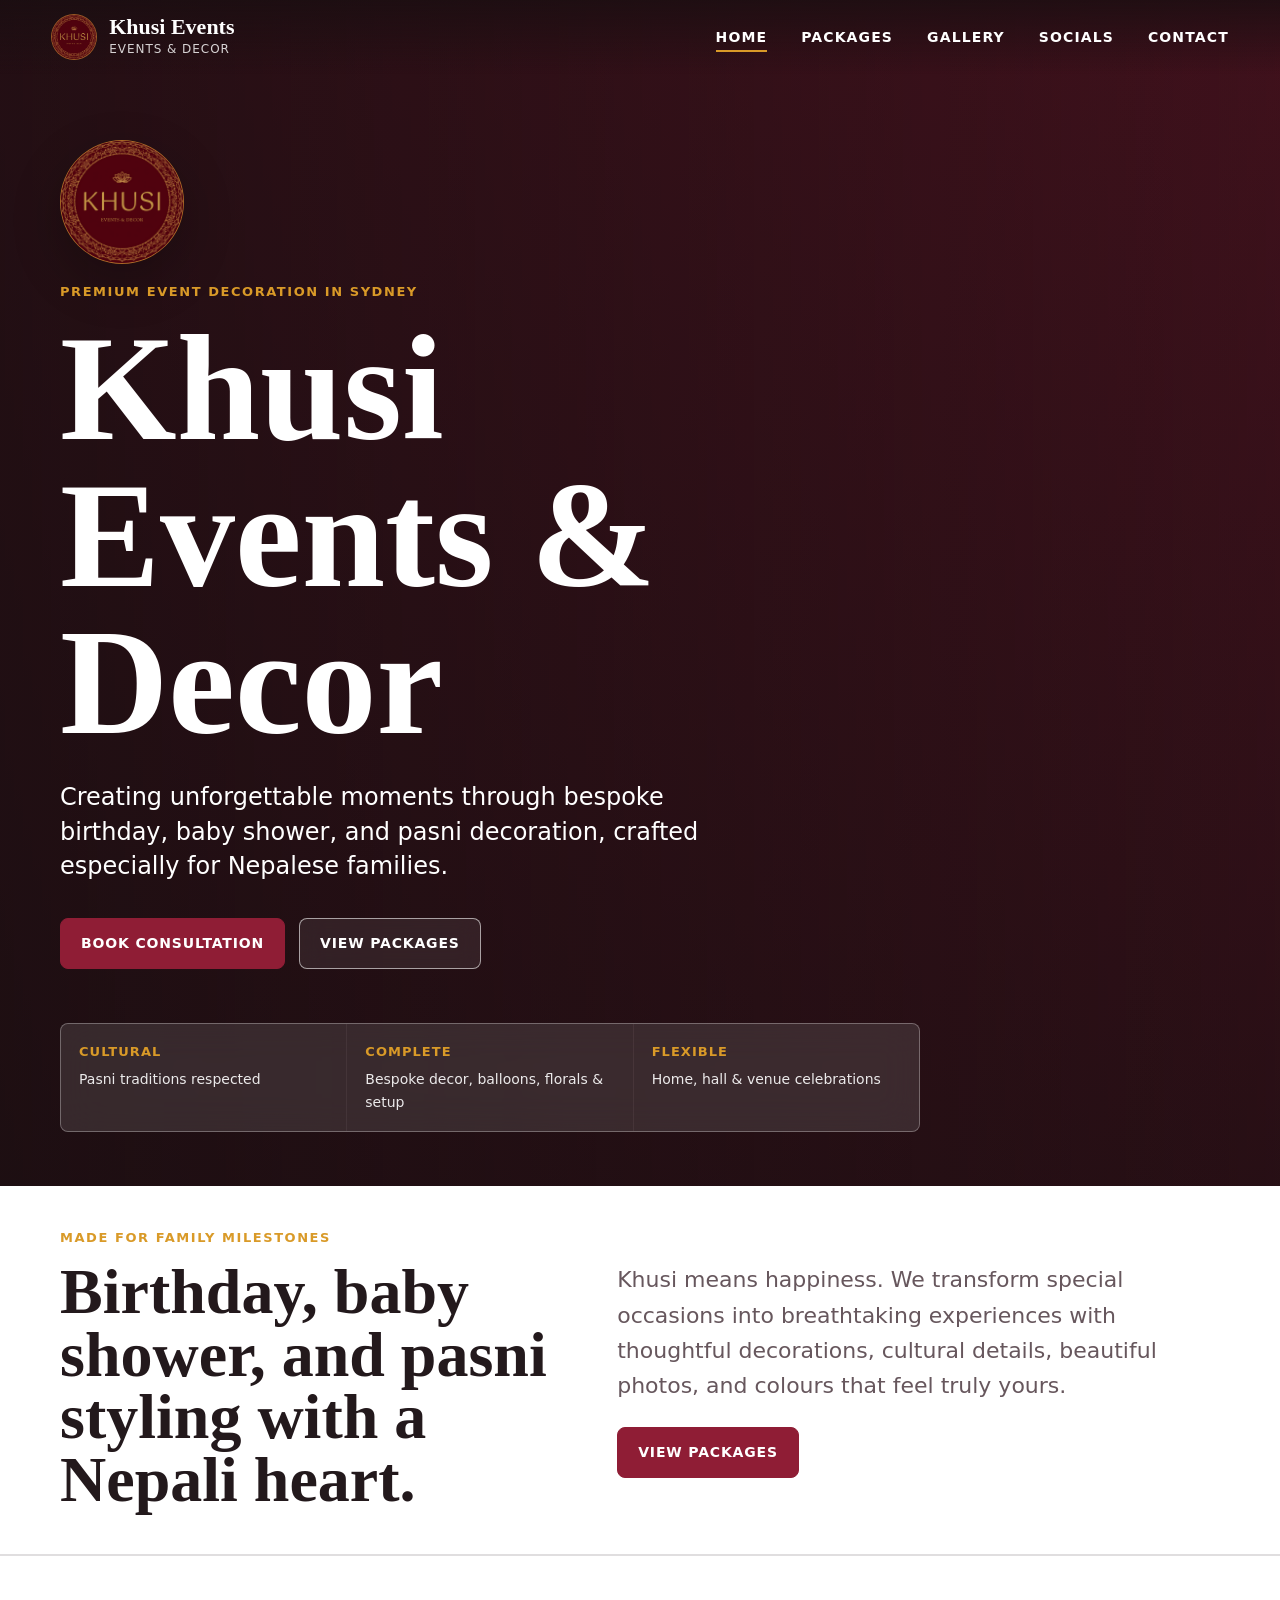
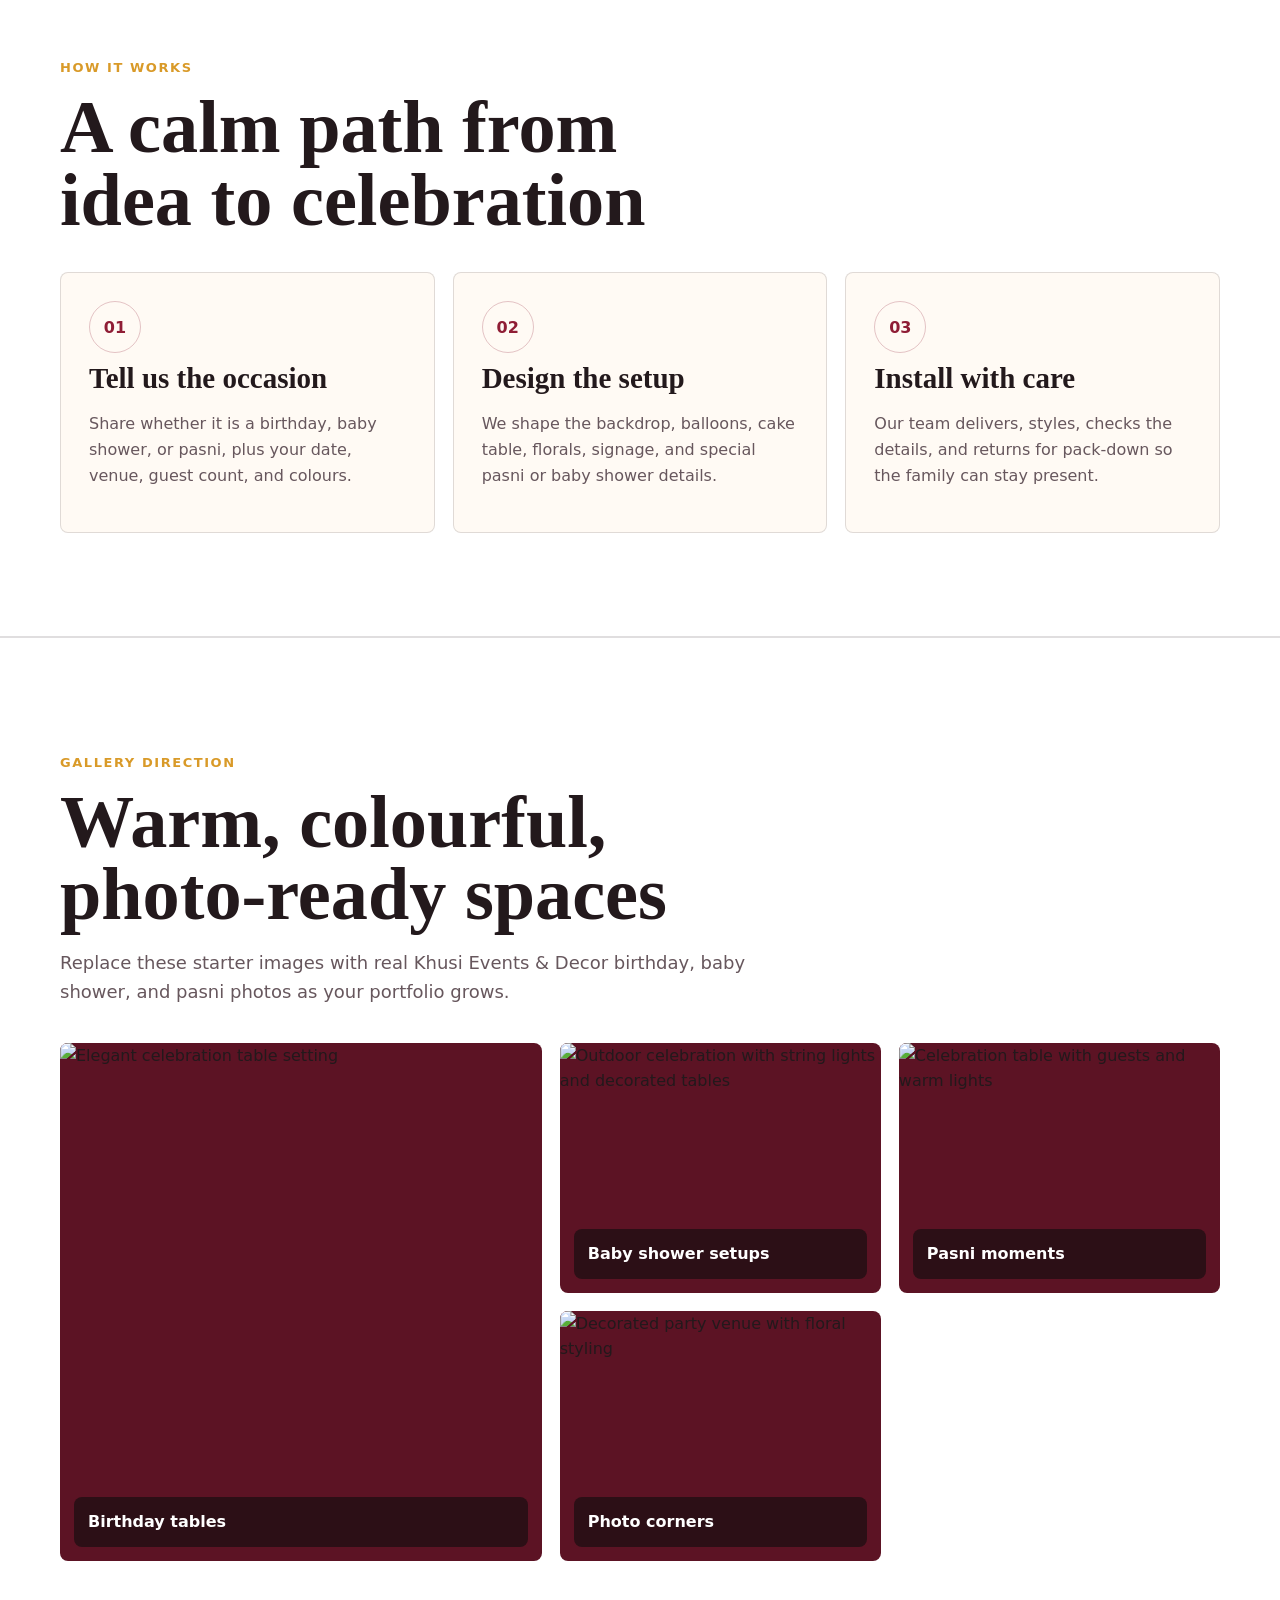
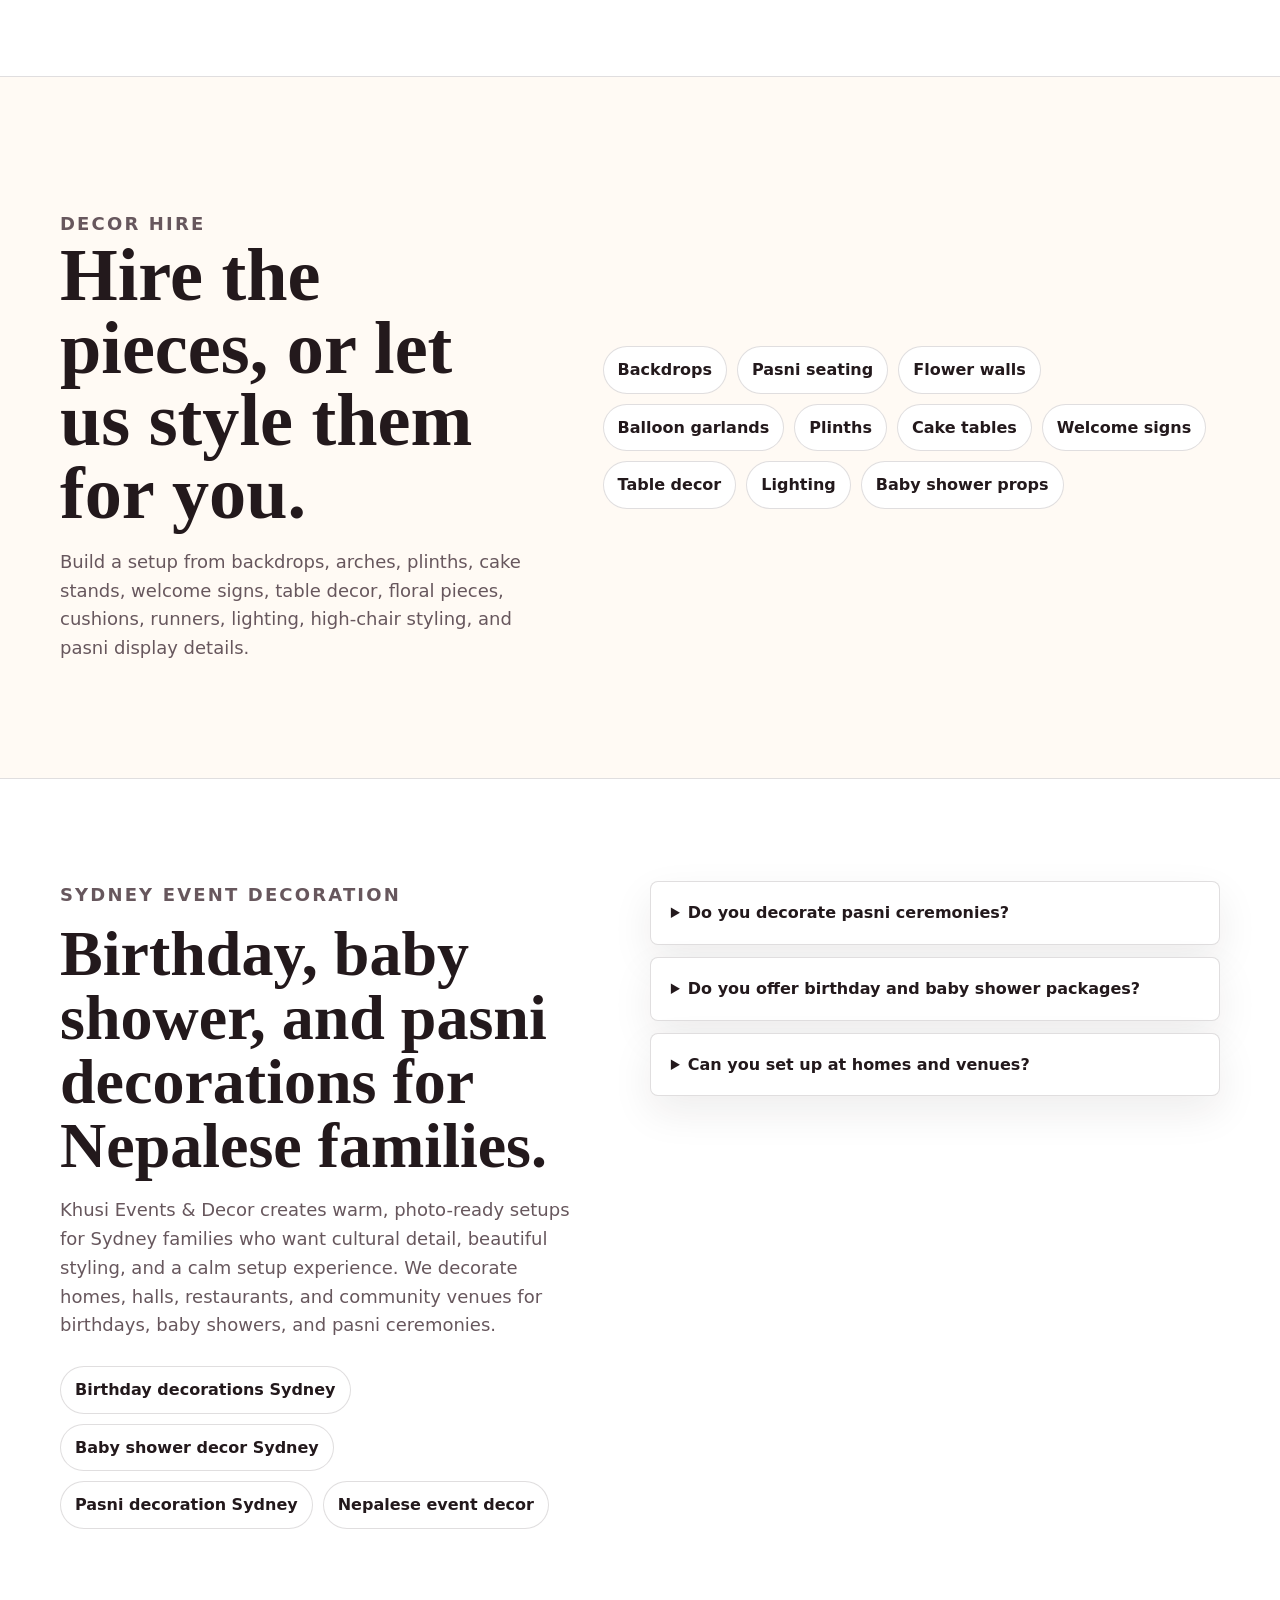
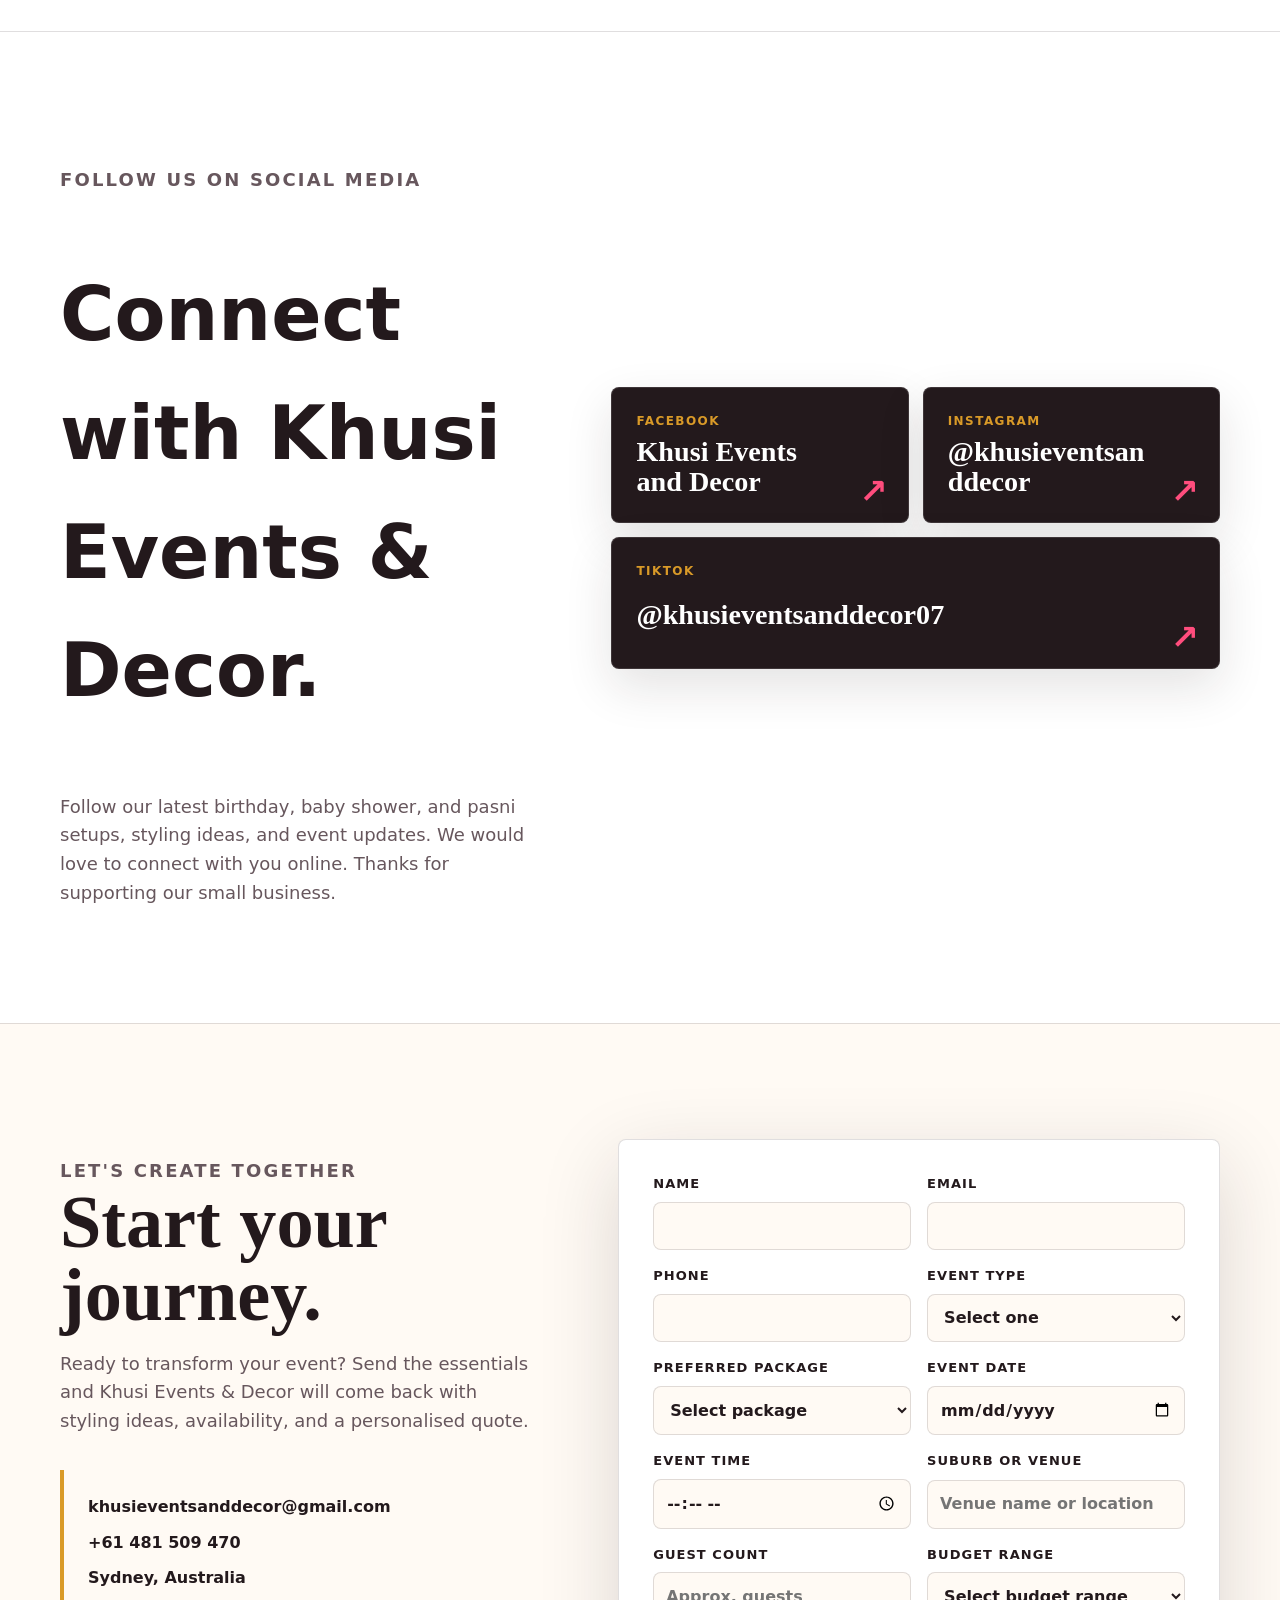
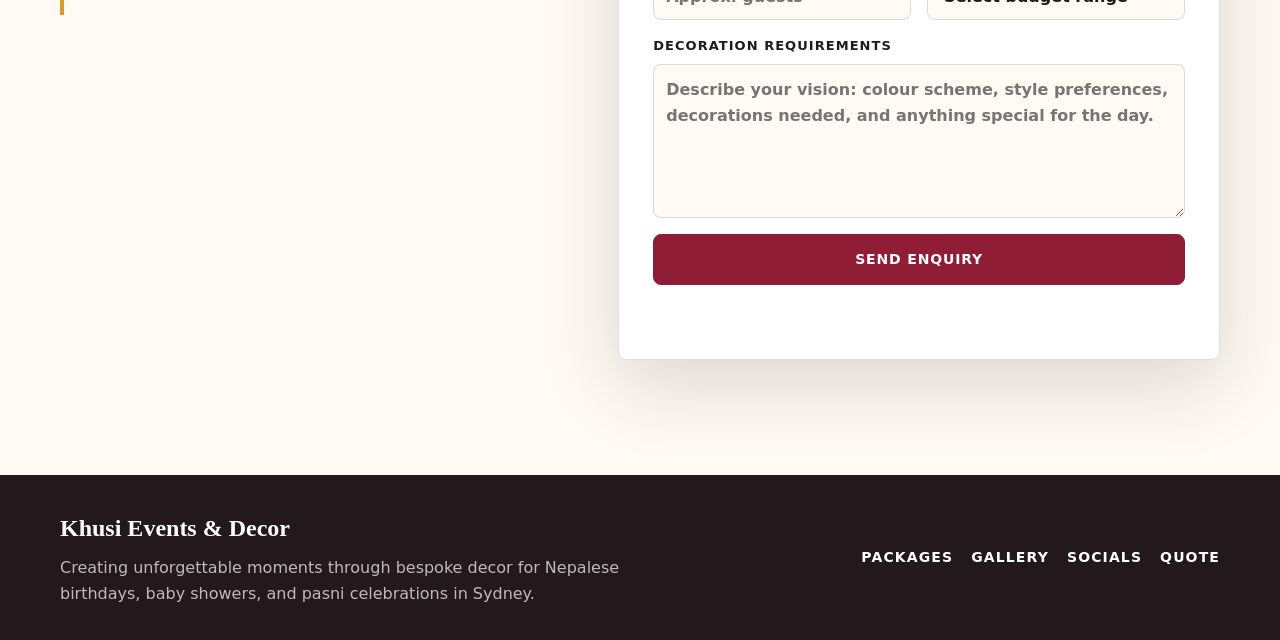
==== index.html @ c431088d "Add files via upload" ====
<!doctype html>
<html lang="en">
  <head>
    <meta charset="UTF-8" />
    <meta name="viewport" content="width=device-width, initial-scale=1.0" />
    <title>Khusi Events &amp; Decor | Sydney Birthday, Baby Shower &amp; Pasni Decorations</title>
    <meta
      name="description"
      content="Khusi Events &amp; Decor creates birthday, baby shower, and pasni decorations for Nepalese families across Sydney, with arches, florals, plinths, signage, setup, and pack-down."
    />
    <link rel="canonical" href="https://www.khusi.com.au/" />
    <meta name="robots" content="index, follow" />
    <meta property="og:title" content="Khusi Events &amp; Decor | Sydney Event Decorations" />
    <meta
      property="og:description"
      content="Birthday, baby shower, and pasni decoration packages for Nepalese families across Sydney."
    />
    <meta property="og:type" content="website" />
    <meta property="og:url" content="https://www.khusi.com.au/" />
    <meta property="og:image" content="https://www.khusi.com.au/assets/khusi-logo.png" />
    <meta property="og:site_name" content="Khusi Events &amp; Decor" />
    <meta property="og:locale" content="en_AU" />
    <meta name="twitter:card" content="summary_large_image" />
    <meta name="twitter:title" content="Khusi Events &amp; Decor | Sydney Event Decorations" />
    <meta
      name="twitter:description"
      content="Birthday, baby shower, and pasni styling with a Nepali heart in Sydney."
    />
    <meta name="twitter:image" content="https://www.khusi.com.au/assets/khusi-logo.png" />
    <meta name="theme-color" content="#8f1d35" />
    <link rel="icon" type="image/png" href="./assets/khusi-logo.png" />
    <link rel="preconnect" href="https://images.unsplash.com" />
    <link rel="stylesheet" href="./styles.css" />
    <script type="application/ld+json">
      {
        "@context": "https://schema.org",
        "@graph": [
          {
            "@type": "WebSite",
            "@id": "https://www.khusi.com.au/#website",
            "url": "https://www.khusi.com.au/",
            "name": "Khusi Events & Decor",
            "inLanguage": "en-AU"
          },
          {
            "@type": "LocalBusiness",
            "@id": "https://www.khusi.com.au/#business",
            "name": "Khusi Events & Decor",
            "url": "https://www.khusi.com.au/",
            "logo": "https://www.khusi.com.au/assets/khusi-logo.png",
            "image": "https://www.khusi.com.au/assets/khusi-logo.png",
            "description": "Sydney event decoration business styling birthdays, baby showers, and pasni celebrations for Nepalese families.",
            "telephone": "+61481509470",
            "email": "khusieventsanddecor@gmail.com",
            "priceRange": "$179-$529",
            "address": {
              "@type": "PostalAddress",
              "addressLocality": "Sydney",
              "addressRegion": "NSW",
              "addressCountry": "AU"
            },
            "areaServed": [
              {
                "@type": "City",
                "name": "Sydney"
              },
              {
                "@type": "AdministrativeArea",
                "name": "New South Wales"
              }
            ],
            "sameAs": [
              "https://www.facebook.com/people/Khusi-Events-and-Decor/61587530312788/",
              "https://www.instagram.com/khusieventsanddecor/",
              "https://www.tiktok.com/@khusieventsanddecor07"
            ],
            "makesOffer": [
              {
                "@type": "Offer",
                "name": "Birthday decoration packages"
              },
              {
                "@type": "Offer",
                "name": "Baby shower decoration packages"
              },
              {
                "@type": "Offer",
                "name": "Pasni decoration packages"
              }
            ]
          }
        ]
      }
    </script>
  </head>
  <body>
    <header class="site-header">
      <a class="brand" href="./index.html#top" aria-label="Khusi Events and Decor home">
        <img class="brand-mark" src="./assets/khusi-logo.png" alt="" />
        <span>
          <strong>Khusi Events</strong>
          <small>Events &amp; Decor</small>
        </span>
      </a>

      <button class="nav-toggle" type="button" aria-label="Open navigation" aria-expanded="false">
        <span></span>
        <span></span>
      </button>

      <nav class="site-nav" aria-label="Primary navigation">
        <a href="./index.html#top" aria-current="page">Home</a>
        <a href="./packages.html">Packages</a>
        <a href="#gallery">Gallery</a>
        <a href="#socials">Socials</a>
        <a href="#contact">Contact</a>
      </nav>
    </header>

    <main id="top">
      <section class="hero" aria-labelledby="hero-title">
        <div class="hero-bg" role="img" aria-label="Elegant celebration table with warm lights"></div>
        <div class="hero-overlay"></div>
        <div class="hero-content">
          <img class="hero-logo" src="./assets/khusi-logo.png" alt="Khusi Events and Decor logo" />
          <p class="eyebrow">Premium event decoration in Sydney</p>
          <h1 id="hero-title">Khusi Events &amp; Decor</h1>
          <p class="hero-copy">
            Creating unforgettable moments through bespoke birthday, baby shower, and pasni decoration,
            crafted especially for Nepalese families.
          </p>
          <div class="hero-actions">
            <a class="button primary" href="#contact">Book consultation</a>
            <a class="button secondary" href="./packages.html">View packages</a>
          </div>
          <div class="hero-stats" aria-label="Khusi Events highlights">
            <div>
              <strong>Cultural</strong>
              <span>Pasni traditions respected</span>
            </div>
            <div>
              <strong>Complete</strong>
              <span>Bespoke decor, balloons, florals &amp; setup</span>
            </div>
            <div>
              <strong>Flexible</strong>
              <span>Home, hall &amp; venue celebrations</span>
            </div>
          </div>
        </div>
      </section>

      <section class="intro section-band">
        <div class="section-inner intro-grid">
          <div>
            <p class="section-kicker">Made for family milestones</p>
            <h2>Birthday, baby shower, and pasni styling with a Nepali heart.</h2>
          </div>
          <div class="intro-copy">
            <p>
              Khusi means happiness. We transform special occasions into breathtaking experiences with
              thoughtful decorations, cultural details, beautiful photos, and colours that feel truly yours.
            </p>
            <a class="button primary" href="./packages.html">View packages</a>
          </div>
        </div>
      </section>

      <section class="process section-band" aria-labelledby="process-title">
        <div class="section-inner">
          <div class="section-heading compact">
            <p class="section-kicker">How it works</p>
            <h2 id="process-title">A calm path from idea to celebration</h2>
          </div>
          <div class="process-list">
            <article>
              <span>01</span>
              <h3>Tell us the occasion</h3>
              <p>Share whether it is a birthday, baby shower, or pasni, plus your date, venue, guest count, and colours.</p>
            </article>
            <article>
              <span>02</span>
              <h3>Design the setup</h3>
              <p>We shape the backdrop, balloons, cake table, florals, signage, and special pasni or baby shower details.</p>
            </article>
            <article>
              <span>03</span>
              <h3>Install with care</h3>
              <p>Our team delivers, styles, checks the details, and returns for pack-down so the family can stay present.</p>
            </article>
          </div>
        </div>
      </section>

      <section class="gallery section-band" id="gallery" aria-labelledby="gallery-title">
        <div class="section-inner">
          <div class="section-heading">
            <p class="section-kicker">Gallery direction</p>
            <h2 id="gallery-title">Warm, colourful, photo-ready spaces</h2>
            <p>
              Replace these starter images with real Khusi Events &amp; Decor birthday, baby shower, and pasni photos
              as your portfolio grows.
            </p>
          </div>

          <div class="gallery-grid">
            <figure>
              <img
                src="https://images.unsplash.com/photo-1464366400600-7168b8af9bc3?auto=format&fit=crop&w=1000&q=80"
                alt="Elegant celebration table setting"
              />
              <figcaption>Birthday tables</figcaption>
            </figure>
            <figure>
              <img
                src="https://images.unsplash.com/photo-1527529482837-4698179dc6ce?auto=format&fit=crop&w=1000&q=80"
                alt="Outdoor celebration with string lights and decorated tables"
              />
              <figcaption>Baby shower setups</figcaption>
            </figure>
            <figure>
              <img
                src="https://images.unsplash.com/photo-1519671482749-fd09be7ccebf?auto=format&fit=crop&w=1000&q=80"
                alt="Celebration table with guests and warm lights"
              />
              <figcaption>Pasni moments</figcaption>
            </figure>
            <figure>
              <img
                src="https://images.unsplash.com/photo-1478146896981-b80fe463b330?auto=format&fit=crop&w=1000&q=80"
                alt="Decorated party venue with floral styling"
              />
              <figcaption>Photo corners</figcaption>
            </figure>
          </div>
        </div>
      </section>

      <section class="section-inner hire" aria-labelledby="hire-title">
        <div class="hire-copy">
          <p class="section-kicker">Decor hire</p>
          <h2 id="hire-title">Hire the pieces, or let us style them for you.</h2>
          <p>
            Build a setup from backdrops, arches, plinths, cake stands, welcome signs, table decor,
            floral pieces, cushions, runners, lighting, high-chair styling, and pasni display details.
          </p>
        </div>
        <div class="hire-tags" aria-label="Available hire categories">
          <span>Backdrops</span>
          <span>Pasni seating</span>
          <span>Flower walls</span>
          <span>Balloon garlands</span>
          <span>Plinths</span>
          <span>Cake tables</span>
          <span>Welcome signs</span>
          <span>Table decor</span>
          <span>Lighting</span>
          <span>Baby shower props</span>
        </div>
      </section>

      <section class="seo-section section-band" aria-labelledby="seo-title">
        <div class="section-inner seo-grid">
          <div>
            <p class="section-kicker">Sydney event decoration</p>
            <h2 id="seo-title">Birthday, baby shower, and pasni decorations for Nepalese families.</h2>
            <p>
              Khusi Events &amp; Decor creates warm, photo-ready setups for Sydney families who want
              cultural detail, beautiful styling, and a calm setup experience. We decorate homes,
              halls, restaurants, and community venues for birthdays, baby showers, and pasni ceremonies.
            </p>
            <div class="seo-tags" aria-label="Popular Khusi Events search topics">
              <span>Birthday decorations Sydney</span>
              <span>Baby shower decor Sydney</span>
              <span>Pasni decoration Sydney</span>
              <span>Nepalese event decor</span>
            </div>
          </div>

          <div class="faq-list" aria-label="Frequently asked questions">
            <details>
              <summary>Do you decorate pasni ceremonies?</summary>
              <p>Yes. We style pasni celebrations with backdrops, seating, plinths, florals, signage, and photo-ready cultural details.</p>
            </details>
            <details>
              <summary>Do you offer birthday and baby shower packages?</summary>
              <p>Yes. Khusi Bliss, Khusi Signature, and Khusi Luxe packages are available for birthdays, baby showers, and pasni celebrations.</p>
            </details>
            <details>
              <summary>Can you set up at homes and venues?</summary>
              <p>Yes. We can decorate suitable Sydney homes, halls, restaurants, and event venues, with delivery quoted based on location.</p>
            </details>
          </div>
        </div>
      </section>

      <section class="socials section-band" id="socials" aria-labelledby="socials-title">
        <div class="section-inner socials-grid">
          <div class="socials-copy">
            <p class="section-kicker">Follow us on social media</p>
            <h2 id="socials-title">Connect with Khusi Events &amp; Decor.</h2>
            <p>
              Follow our latest birthday, baby shower, and pasni setups, styling ideas, and event updates.
              We would love to connect with you online. Thanks for supporting our small business.
            </p>
          </div>

          <div class="social-card-grid" aria-label="Khusi Events and Decor social links">
            <a class="social-card" href="https://www.facebook.com/people/Khusi-Events-and-Decor/61587530312788/" target="_blank" rel="noreferrer">
              <span>Facebook</span>
              <strong>Khusi Events and Decor</strong>
            </a>
            <a class="social-card" href="https://www.instagram.com/khusieventsanddecor/" target="_blank" rel="noreferrer">
              <span>Instagram</span>
              <strong>@khusieventsanddecor</strong>
            </a>
            <a class="social-card" href="https://www.tiktok.com/@khusieventsanddecor07" target="_blank" rel="noreferrer">
              <span>TikTok</span>
              <strong>@khusieventsanddecor07</strong>
            </a>
          </div>
        </div>
      </section>

      <section class="contact" id="contact" aria-labelledby="contact-title">
        <div class="section-inner contact-grid">
          <div class="contact-copy">
            <p class="section-kicker">Let's create together</p>
            <h2 id="contact-title">Start your journey.</h2>
            <p>
              Ready to transform your event? Send the essentials and Khusi Events &amp; Decor will come back
              with styling ideas, availability, and a personalised quote.
            </p>

            <div class="contact-panel">
              <a href="mailto:khusieventsanddecor@gmail.com">khusieventsanddecor@gmail.com</a>
              <a href="tel:+61481509470">+61 481 509 470</a>
              <span>Sydney, Australia</span>
            </div>
          </div>

          <form class="quote-form" id="quote-form" method="post" action="/api/enquiry">
            <label>
              Name
              <input name="name" type="text" autocomplete="name" required />
            </label>
            <label>
              Email
              <input name="email" type="email" autocomplete="email" required />
            </label>
            <label>
              Phone
              <input name="phone" type="tel" autocomplete="tel" />
            </label>
            <label>
              Event type
              <select name="eventType" required>
                <option value="">Select one</option>
                <option>Birthday</option>
                <option>Baby shower</option>
                <option>Pasni</option>
              </select>
            </label>
            <label>
              Preferred package
              <select name="package">
                <option value="">Select package</option>
                <option>Khusi Bliss - $179</option>
                <option>Khusi Signature - $289</option>
                <option>Khusi Luxe - $529</option>
                <option>Not sure yet</option>
              </select>
            </label>
            <label>
              Event date
              <input name="date" type="date" />
            </label>
            <label>
              Event time
              <input name="time" type="time" />
            </label>
            <label>
              Suburb or venue
              <input name="location" type="text" autocomplete="address-level2" placeholder="Venue name or location" />
            </label>
            <label>
              Guest count
              <input name="guests" type="number" min="1" inputmode="numeric" placeholder="Approx. guests" />
            </label>
            <label>
              Budget range
              <select name="budget">
                <option value="">Select budget range</option>
                <option>$1,000 - $3,000</option>
                <option>$3,000 - $5,000</option>
                <option>$5,000 - $10,000</option>
                <option>$10,000+</option>
                <option>Flexible</option>
              </select>
            </label>
            <label class="full">
              Decoration requirements
              <textarea name="notes" rows="5" placeholder="Describe your vision: colour scheme, style preferences, decorations needed, and anything special for the day."></textarea>
            </label>
            <button class="button primary full" type="submit">Send enquiry</button>
            <p class="form-note" id="form-note" role="status"></p>
          </form>
        </div>
      </section>
    </main>

    <footer class="site-footer">
      <div class="section-inner footer-grid">
        <div>
          <strong>Khusi Events &amp; Decor</strong>
          <p>Creating unforgettable moments through bespoke decor for Nepalese birthdays, baby showers, and pasni celebrations in Sydney.</p>
        </div>
        <div class="footer-links">
          <a href="./packages.html">Packages</a>
            <a href="#gallery">Gallery</a>
          <a href="#socials">Socials</a>
          <a href="#contact">Quote</a>
        </div>
      </div>
    </footer>

    <script src="./script.js"></script>
  </body>
</html>
---- styles.css ----
:root {
  --ink: #23191c;
  --muted: #67575d;
  --paper: #fffaf4;
  --white: #ffffff;
  --rose: #8f1d35;
  --rose-dark: #5c1324;
  --marigold: #d99a28;
  --teal: #1f6b67;
  --sage: #e2ebe3;
  --line: rgba(35, 25, 28, 0.14);
  --shadow: 0 24px 80px rgba(35, 25, 28, 0.16);
  --radius: 8px;
}

* {
  box-sizing: border-box;
}

html {
  scroll-behavior: smooth;
  scroll-padding-top: 92px;
}

body {
  margin: 0;
  color: var(--ink);
  background: var(--paper);
  font-family:
    Inter, ui-sans-serif, system-ui, -apple-system, BlinkMacSystemFont, "Segoe UI", sans-serif;
  line-height: 1.6;
}

body.nav-open {
  overflow: hidden;
}

img {
  display: block;
  width: 100%;
}

a {
  color: inherit;
  text-decoration: none;
}

button,
input,
select,
textarea {
  font: inherit;
}

.site-header {
  position: fixed;
  inset: 0 0 auto;
  z-index: 30;
  display: flex;
  align-items: center;
  justify-content: space-between;
  gap: 24px;
  min-height: 74px;
  padding: 14px clamp(18px, 4vw, 56px);
  color: var(--white);
  background: linear-gradient(180deg, rgba(26, 14, 17, 0.8), rgba(26, 14, 17, 0));
  transition:
    background 180ms ease,
    box-shadow 180ms ease,
    color 180ms ease;
}

.site-header.is-scrolled,
.site-header.nav-active {
  color: var(--ink);
  background: rgba(255, 250, 244, 0.94);
  box-shadow: 0 10px 34px rgba(35, 25, 28, 0.12);
  backdrop-filter: blur(16px);
}

.brand {
  display: inline-flex;
  align-items: center;
  gap: 12px;
  min-width: 0;
}

.brand-mark {
  width: 46px;
  height: 46px;
  flex: 0 0 auto;
  border-radius: 50%;
  border: 1px solid rgba(217, 154, 40, 0.52);
  object-fit: cover;
  background: var(--rose-dark);
}

.brand strong {
  display: block;
  font-family: Georgia, "Times New Roman", serif;
  font-size: 22px;
  line-height: 1.1;
}

.brand small {
  display: block;
  color: currentColor;
  font-size: 12px;
  letter-spacing: 0.08em;
  text-transform: uppercase;
  opacity: 0.82;
}

.site-nav {
  display: flex;
  align-items: center;
  gap: clamp(18px, 3vw, 34px);
  font-size: 14px;
  font-weight: 700;
  text-transform: uppercase;
  letter-spacing: 0.08em;
}

.site-nav a {
  position: relative;
  padding: 8px 0;
}

.site-nav a::after {
  position: absolute;
  right: 0;
  bottom: 4px;
  left: 0;
  height: 2px;
  content: "";
  background: var(--marigold);
  transform: scaleX(0);
  transform-origin: center;
  transition: transform 160ms ease;
}

.site-nav a:hover::after,
.site-nav a:focus-visible::after,
.site-nav a[aria-current="page"]::after {
  transform: scaleX(1);
}

.nav-toggle {
  display: none;
  width: 46px;
  height: 46px;
  border: 1px solid currentColor;
  border-radius: 50%;
  color: inherit;
  background: transparent;
}

.nav-toggle span {
  display: block;
  width: 18px;
  height: 2px;
  margin: 5px auto;
  background: currentColor;
  transition: transform 180ms ease;
}

.nav-open .nav-toggle span:first-child {
  transform: translateY(3.5px) rotate(45deg);
}

.nav-open .nav-toggle span:last-child {
  transform: translateY(-3.5px) rotate(-45deg);
}

.hero {
  position: relative;
  min-height: clamp(620px, 86svh, 800px);
  display: grid;
  align-items: end;
  overflow: hidden;
  color: var(--white);
  background: var(--rose-dark);
}

.hero-bg,
.hero-overlay {
  position: absolute;
  inset: 0;
}

.hero-bg {
  background-image: url("https://images.unsplash.com/photo-1511795409834-ef04bbd61622?auto=format&fit=crop&w=2200&q=82");
  background-position: center;
  background-size: cover;
  transform: scale(1.02);
}

.hero-overlay {
  background:
    linear-gradient(90deg, rgba(26, 14, 17, 0.82) 0%, rgba(26, 14, 17, 0.58) 44%, rgba(26, 14, 17, 0.28) 100%),
    linear-gradient(180deg, rgba(26, 14, 17, 0.2), rgba(26, 14, 17, 0.72));
}

.hero-content {
  position: relative;
  z-index: 1;
  width: min(1160px, calc(100% - 36px));
  margin: 0 auto;
  padding: 140px 0 54px;
}

.eyebrow,
.section-kicker {
  margin: 0 0 12px;
  color: var(--marigold);
  font-size: 13px;
  font-weight: 800;
  letter-spacing: 0.12em;
  text-transform: uppercase;
}

.hero h1,
.section-heading h2,
.intro h2,
.hire h2,
.contact h2 {
  margin: 0;
  font-family: Georgia, "Times New Roman", serif;
  font-weight: 700;
  line-height: 0.98;
  letter-spacing: 0;
}

.hero h1 {
  max-width: 820px;
  font-size: clamp(64px, 12vw, 150px);
}

.hero-logo {
  width: clamp(86px, 10vw, 124px);
  height: clamp(86px, 10vw, 124px);
  margin: 0 0 18px;
  border: 1px solid rgba(217, 154, 40, 0.62);
  border-radius: 50%;
  object-fit: cover;
  background: var(--rose-dark);
  box-shadow: 0 18px 50px rgba(0, 0, 0, 0.24);
}

.hero-copy {
  max-width: 700px;
  margin: 24px 0 0;
  font-size: clamp(18px, 2vw, 24px);
  line-height: 1.45;
}

.hero-actions {
  display: flex;
  flex-wrap: wrap;
  gap: 14px;
  margin-top: 34px;
}

.button {
  display: inline-flex;
  align-items: center;
  justify-content: center;
  min-height: 48px;
  padding: 13px 20px;
  border: 1px solid transparent;
  border-radius: var(--radius);
  font-size: 14px;
  font-weight: 800;
  letter-spacing: 0.06em;
  text-transform: uppercase;
  transition:
    transform 160ms ease,
    background 160ms ease,
    border-color 160ms ease,
    color 160ms ease;
}

.button:hover,
.button:focus-visible {
  transform: translateY(-2px);
}

.button:disabled {
  cursor: wait;
  opacity: 0.72;
  transform: none;
}

.button:disabled:hover,
.button:disabled:focus-visible {
  transform: none;
}

.button.primary {
  color: var(--white);
  background: var(--rose);
  border-color: var(--rose);
}

.button.primary:hover,
.button.primary:focus-visible {
  background: var(--rose-dark);
  border-color: var(--rose-dark);
}

.button.secondary {
  color: var(--white);
  background: rgba(255, 255, 255, 0.08);
  border-color: rgba(255, 255, 255, 0.58);
  backdrop-filter: blur(10px);
}

.hero-stats {
  display: grid;
  grid-template-columns: repeat(3, minmax(0, 1fr));
  gap: 1px;
  width: min(860px, 100%);
  margin: 54px 0 0;
  padding: 0;
  overflow: hidden;
  border: 1px solid rgba(255, 255, 255, 0.26);
  border-radius: var(--radius);
  background: rgba(255, 255, 255, 0.16);
  backdrop-filter: blur(18px);
}

.hero-stats div {
  padding: 18px;
  background: rgba(26, 14, 17, 0.28);
}

.hero-stats strong {
  display: block;
  color: var(--marigold);
  font-size: 13px;
  font-weight: 900;
  letter-spacing: 0.08em;
  text-transform: uppercase;
}

.hero-stats span {
  display: block;
  margin-top: 6px;
  color: rgba(255, 255, 255, 0.9);
  font-size: 14px;
}

.section-inner {
  width: min(1160px, calc(100% - 36px));
  margin: 0 auto;
}

.section-band {
  background: var(--white);
}

.intro {
  padding: 42px 0;
  border-bottom: 1px solid var(--line);
}

.intro-grid {
  display: grid;
  grid-template-columns: minmax(0, 0.9fr) minmax(0, 1.1fr);
  gap: clamp(28px, 5vw, 72px);
  align-items: center;
}

.intro h2 {
  max-width: 560px;
  font-size: clamp(34px, 5vw, 68px);
}

.intro-copy {
  display: grid;
  gap: 24px;
  justify-items: start;
}

.intro p:not(.section-kicker) {
  margin: 0;
  color: var(--muted);
  font-size: clamp(17px, 2vw, 22px);
}

.services,
.hire {
  padding: clamp(76px, 9vw, 120px) 0;
}

.section-heading {
  max-width: 760px;
  margin-bottom: 36px;
}

.section-heading.compact {
  max-width: 640px;
}

.section-heading h2,
.hire h2,
.socials h2,
.contact h2 {
  font-size: clamp(38px, 5.8vw, 76px);
}

.section-heading p:not(.section-kicker),
.hire-copy p,
.socials-copy p,
.contact-copy p {
  margin: 18px 0 0;
  color: var(--muted);
  font-size: 18px;
}

.service-grid {
  display: grid;
  grid-template-columns: repeat(3, minmax(0, 1fr));
  gap: 18px;
}

.service-card {
  display: flex;
  min-height: 100%;
  overflow: hidden;
  flex-direction: column;
  border: 1px solid var(--line);
  border-radius: var(--radius);
  background: var(--white);
  box-shadow: 0 14px 42px rgba(35, 25, 28, 0.06);
}

.service-card img {
  height: 250px;
  object-fit: cover;
}

.service-card div {
  display: flex;
  flex: 1;
  flex-direction: column;
  padding: clamp(22px, 3vw, 34px);
}

.service-card span {
  width: fit-content;
  color: var(--teal);
  font-size: 12px;
  font-weight: 900;
  letter-spacing: 0.12em;
  text-transform: uppercase;
}

.service-card h3,
.process-list h3 {
  margin: 10px 0 0;
  font-family: Georgia, "Times New Roman", serif;
  font-size: 29px;
  line-height: 1.1;
  letter-spacing: 0;
}

.service-card p,
.process-list p,
.site-footer p {
  color: var(--muted);
}

.service-card p {
  margin: 14px 0 0;
}

.service-card ul {
  display: grid;
  gap: 9px;
  margin: 22px 0 0;
  padding: 0;
  list-style: none;
}

.service-card li {
  position: relative;
  padding-left: 20px;
  color: var(--muted);
}

.service-card li::before {
  position: absolute;
  left: 0;
  color: var(--marigold);
  content: "•";
}

.service-note {
  display: flex;
  flex-wrap: wrap;
  gap: 8px 14px;
  align-items: center;
  margin-top: 22px;
  padding: 18px 20px;
  border: 1px solid var(--line);
  border-radius: var(--radius);
  background: var(--sage);
}

.service-note strong {
  font-family: Georgia, "Times New Roman", serif;
  font-size: 22px;
}

.service-note span {
  color: var(--muted);
}

.process {
  padding: clamp(70px, 8vw, 110px) 0;
  border-top: 1px solid var(--line);
  border-bottom: 1px solid var(--line);
}

.process-list {
  display: grid;
  grid-template-columns: repeat(3, minmax(0, 1fr));
  gap: 18px;
}

.process-list article {
  min-height: 260px;
  padding: 28px;
  border: 1px solid var(--line);
  border-radius: var(--radius);
  background: var(--paper);
}

.process-list span {
  display: inline-grid;
  place-items: center;
  width: 52px;
  height: 52px;
  border: 1px solid rgba(143, 29, 53, 0.25);
  border-radius: 50%;
  color: var(--rose);
  font-weight: 900;
}

.gallery {
  padding: clamp(76px, 9vw, 120px) 0;
  border-top: 1px solid var(--line);
  border-bottom: 1px solid var(--line);
}

.gallery-grid {
  display: grid;
  grid-template-columns: 1.2fr 0.8fr 0.8fr;
  grid-auto-rows: 250px;
  gap: 18px;
}

.gallery-grid figure {
  position: relative;
  min-height: 0;
  margin: 0;
  overflow: hidden;
  border-radius: var(--radius);
  background: var(--rose-dark);
}

.gallery-grid figure:first-child {
  grid-row: span 2;
}

.gallery-grid img {
  height: 100%;
  object-fit: cover;
  transition: transform 320ms ease;
}

.gallery-grid figure:hover img {
  transform: scale(1.04);
}

.gallery-grid figcaption {
  position: absolute;
  right: 14px;
  bottom: 14px;
  left: 14px;
  padding: 12px 14px;
  border-radius: var(--radius);
  color: var(--white);
  background: rgba(26, 14, 17, 0.72);
  font-weight: 800;
}

.hire {
  display: grid;
  grid-template-columns: minmax(0, 0.86fr) minmax(0, 1.14fr);
  gap: clamp(30px, 6vw, 82px);
  align-items: center;
}

.hire-tags {
  display: flex;
  flex-wrap: wrap;
  gap: 10px;
}

.hire-tags span {
  display: inline-flex;
  align-items: center;
  min-height: 42px;
  padding: 10px 14px;
  border: 1px solid var(--line);
  border-radius: 999px;
  background: var(--white);
  color: var(--ink);
  font-weight: 800;
}

.socials {
  padding: clamp(76px, 9vw, 120px) 0;
  border-top: 1px solid var(--line);
}

.socials-grid {
  display: grid;
  grid-template-columns: minmax(0, 0.78fr) minmax(0, 1fr);
  gap: clamp(32px, 6vw, 80px);
  align-items: center;
}

.social-card-grid {
  display: grid;
  grid-template-columns: repeat(2, minmax(0, 1fr));
  gap: 14px;
}

.social-card-grid .social-card:last-child:nth-child(odd) {
  grid-column: 1 / -1;
}

.social-card {
  position: relative;
  display: grid;
  gap: 6px;
  min-height: 132px;
  padding: 24px;
  overflow: hidden;
  border: 1px solid rgba(255, 255, 255, 0.12);
  border-radius: var(--radius);
  color: var(--white);
  background: var(--ink);
  box-shadow: 0 18px 48px rgba(35, 25, 28, 0.12);
  transition:
    transform 160ms ease,
    border-color 160ms ease,
    background 160ms ease;
}

.social-card::after {
  position: absolute;
  right: 20px;
  bottom: 14px;
  color: #ff4d7d;
  content: "↗";
  font-size: 34px;
  font-weight: 900;
  line-height: 1;
}

.social-card:hover,
.social-card:focus-visible {
  border-color: rgba(217, 154, 40, 0.72);
  background: var(--rose-dark);
  transform: translateY(-3px);
}

.social-card span {
  color: var(--marigold);
  font-size: 12px;
  font-weight: 900;
  letter-spacing: 0.12em;
  text-transform: uppercase;
}

.social-card strong {
  max-width: 82%;
  font-family: Georgia, "Times New Roman", serif;
  font-size: clamp(23px, 2.2vw, 34px);
  line-height: 1.08;
  overflow-wrap: anywhere;
}

.contact {
  padding: clamp(76px, 9vw, 120px) 0;
  border-top: 1px solid var(--line);
}

.contact-grid {
  display: grid;
  grid-template-columns: minmax(0, 0.8fr) minmax(320px, 1fr);
  gap: clamp(32px, 6vw, 86px);
  align-items: start;
}

.contact-panel {
  display: grid;
  gap: 10px;
  margin-top: 34px;
  padding: 24px;
  border-left: 4px solid var(--marigold);
  background: var(--paper);
}

.contact-panel a,
.contact-panel span {
  color: var(--ink);
  font-weight: 800;
}

.quote-form {
  display: grid;
  grid-template-columns: repeat(2, minmax(0, 1fr));
  gap: 16px;
  padding: clamp(22px, 4vw, 34px);
  border: 1px solid var(--line);
  border-radius: var(--radius);
  background: var(--white);
  box-shadow: var(--shadow);
}

.quote-form label {
  display: grid;
  gap: 7px;
  color: var(--ink);
  font-size: 13px;
  font-weight: 900;
  letter-spacing: 0.08em;
  text-transform: uppercase;
}

.quote-form input,
.quote-form select,
.quote-form textarea {
  width: 100%;
  border: 1px solid var(--line);
  border-radius: var(--radius);
  background: var(--paper);
  color: var(--ink);
  font-size: 16px;
  letter-spacing: 0;
  outline: none;
  transition:
    border-color 160ms ease,
    box-shadow 160ms ease;
}

.quote-form input,
.quote-form select {
  min-height: 48px;
  padding: 10px 12px;
}

.quote-form textarea {
  min-height: 132px;
  resize: vertical;
  padding: 12px;
}

.quote-form input:focus,
.quote-form select:focus,
.quote-form textarea:focus {
  border-color: var(--rose);
  box-shadow: 0 0 0 4px rgba(143, 29, 53, 0.12);
}

.quote-form .full {
  grid-column: 1 / -1;
}


.form-note {
  grid-column: 1 / -1;
  min-height: 24px;
  margin: 0;
  color: var(--teal);
  font-size: 14px;
  font-weight: 800;
}

.form-note[data-state="error"] {
  color: var(--rose);
}

.form-note[data-state="success"] {
  color: var(--teal);
}

.site-footer {
  padding: 34px 0;
  color: var(--white);
  background: var(--ink);
}

.footer-grid {
  display: flex;
  align-items: center;
  justify-content: space-between;
  gap: 28px;
}

.site-footer strong {
  font-family: Georgia, "Times New Roman", serif;
  font-size: 24px;
}

.site-footer p {
  max-width: 560px;
  margin: 8px 0 0;
  color: rgba(255, 255, 255, 0.7);
}

.footer-links {
  display: flex;
  flex-wrap: wrap;
  gap: 18px;
  font-size: 14px;
  font-weight: 900;
  letter-spacing: 0.08em;
  text-transform: uppercase;
}

@media (max-width: 980px) {
  .service-grid,
  .process-list,
  .hire,
  .seo-grid,
  .contact-grid,
  .socials-grid,
  .intro-grid {
    grid-template-columns: 1fr;
  }

  .process-list article {
    min-height: auto;
  }

  .gallery-grid {
    grid-template-columns: repeat(2, minmax(0, 1fr));
  }
}

@media (max-width: 760px) {
  .site-header {
    min-height: 68px;
    padding: 11px 18px;
  }

  .brand small {
    display: none;
  }

  .brand-mark {
    width: 42px;
    height: 42px;
  }

  .brand strong {
    font-size: 20px;
  }

  .nav-toggle {
    position: relative;
    z-index: 36;
    display: block;
  }

  .site-header.nav-active {
    background: var(--paper);
    box-shadow: none;
    backdrop-filter: none;
  }

  .site-nav {
    position: fixed;
    inset: 0;
    z-index: 34;
    display: flex;
    flex-direction: column;
    justify-content: center;
    padding: 90px 28px;
    color: var(--ink);
    background: var(--paper);
    font-size: 24px;
    opacity: 0;
    pointer-events: none;
    transform: translateY(-12px);
    transition:
      opacity 180ms ease,
      transform 180ms ease;
  }

  .nav-open .site-nav {
    opacity: 1;
    pointer-events: auto;
    transform: translateY(0);
  }

  .hero {
    min-height: 86svh;
  }

  .hero-content {
    width: min(100% - 28px, 1160px);
    padding-bottom: 34px;
  }

  .hero-stats {
    display: flex;
    flex-wrap: wrap;
    gap: 8px;
    width: 100%;
    margin-top: 30px;
    border: 0;
    background: transparent;
    backdrop-filter: none;
  }

  .hero-stats div {
    flex: 1 1 170px;
    padding: 12px 14px;
    border: 1px solid rgba(255, 255, 255, 0.24);
    border-radius: var(--radius);
  }

  .service-card {
    grid-template-columns: 1fr;
  }

  .service-card img {
    height: 230px;
  }

  .gallery-grid {
    grid-template-columns: 1fr;
    grid-auto-rows: 260px;
  }

  .gallery-grid figure:first-child {
    grid-row: auto;
  }

  .social-card-grid,
  .quote-form {
    grid-template-columns: 1fr;
  }

  .footer-grid {
    align-items: flex-start;
    flex-direction: column;
  }
}

@media (max-width: 460px) {
  .hero h1 {
    font-size: clamp(56px, 18vw, 84px);
  }

  .hero-actions .button {
    width: 100%;
  }

  .section-inner {
    width: min(100% - 28px, 1160px);
  }

  .section-heading h2,
  .hire h2,
  .socials h2,
  .contact h2,
  .intro h2 {
    font-size: 36px;
  }

  .service-card h3,
  .process-list h3 {
    font-size: 25px;
  }
}


.service-page-hero h1,
.service-detail-card h2,
.service-cta h2 {
  margin: 0;
  font-family: Georgia, "Times New Roman", serif;
  font-weight: 700;
  line-height: 0.98;
  letter-spacing: 0;
}

.service-page-hero h1,
.service-cta h2 {
  font-size: clamp(38px, 6vw, 78px);
}

.service-page-hero {
  padding: 142px 0 clamp(70px, 9vw, 118px);
  color: var(--white);
  background:
    linear-gradient(90deg, rgba(35, 25, 28, 0.92), rgba(92, 19, 36, 0.86)),
    url("https://images.unsplash.com/photo-1511795409834-ef04bbd61622?auto=format&fit=crop&w=2200&q=82") center / cover;
}

.service-page-hero-grid {
  display: grid;
  grid-template-columns: minmax(0, 1fr) minmax(220px, 0.34fr);
  gap: clamp(34px, 6vw, 90px);
  align-items: center;
}

.service-page-hero p:not(.section-kicker),
.service-cta p {
  max-width: 720px;
  margin: 22px 0 0;
  color: rgba(255, 255, 255, 0.82);
  font-size: clamp(18px, 2vw, 22px);
}

.service-page-hero .service-hero-poster {
  width: min(340px, 100%);
  margin-left: auto;
  overflow: hidden;
  border: 1px solid rgba(217, 154, 40, 0.56);
  border-radius: var(--radius);
  box-shadow: 0 24px 80px rgba(0, 0, 0, 0.28);
}

.service-detail-card img.package-visual {
  height: auto;
  min-height: 0;
  align-self: stretch;
  padding: 14px;
  background: var(--rose-dark);
  object-fit: contain;
}

.package-note {
  margin-top: 18px;
  color: var(--rose);
  font-size: 14px;
  font-weight: 900;
}

.button.secondary.light {
  color: var(--ink);
  background: var(--white);
  border-color: var(--white);
}

.service-details {
  display: grid;
  gap: 22px;
  padding: clamp(76px, 9vw, 120px) 0;
}

.service-detail-card {
  display: grid;
  grid-template-columns: minmax(280px, 0.46fr) minmax(0, 0.54fr);
  overflow: hidden;
  border: 1px solid var(--line);
  border-radius: var(--radius);
  background: var(--white);
  box-shadow: 0 16px 44px rgba(35, 25, 28, 0.08);
}

.service-detail-card.reverse {
  grid-template-columns: minmax(0, 0.54fr) minmax(280px, 0.46fr);
}

.service-detail-card.reverse img {
  order: 2;
}

.service-detail-card img {
  height: 100%;
  min-height: 420px;
  object-fit: cover;
}

.service-detail-card > div {
  display: flex;
  flex-direction: column;
  justify-content: center;
  padding: clamp(28px, 5vw, 58px);
}

.service-detail-card h2 {
  font-size: clamp(34px, 4.8vw, 64px);
}

.service-detail-card p:not(.section-kicker) {
  margin: 18px 0 0;
  color: var(--muted);
  font-size: 18px;
}

.service-detail-card ul {
  display: grid;
  gap: 10px;
  margin: 24px 0 0;
  padding: 0;
  list-style: none;
}

.service-detail-card li {
  position: relative;
  padding-left: 22px;
  color: var(--muted);
}

.service-detail-card li::before {
  position: absolute;
  left: 0;
  color: var(--marigold);
  content: "•";
}

.service-inclusions {
  padding: clamp(70px, 8vw, 110px) 0;
  border-top: 1px solid var(--line);
  border-bottom: 1px solid var(--line);
}

.inclusion-grid {
  display: grid;
  grid-template-columns: repeat(4, minmax(0, 1fr));
  gap: 10px;
}

.inclusion-grid span {
  min-height: 58px;
  padding: 16px;
  border: 1px solid var(--line);
  border-radius: var(--radius);
  background: var(--paper);
  font-weight: 850;
}

.service-cta {
  padding: clamp(76px, 9vw, 120px) 0;
  color: var(--white);
  background: var(--rose-dark);
}

.service-cta-inner {
  display: flex;
  align-items: center;
  justify-content: space-between;
  gap: 28px;
}

@media (max-width: 980px) {
  .service-page-hero-grid,
  .service-detail-card,
  .service-detail-card.reverse {
    grid-template-columns: 1fr;
  }

  .service-detail-card.reverse img {
    order: 0;
  }

  .inclusion-grid {
    grid-template-columns: repeat(2, minmax(0, 1fr));
  }

  .service-cta-inner {
    align-items: flex-start;
    flex-direction: column;
  }
}

@media (max-width: 760px) {
  .service-page-hero {
    padding-top: 112px;
  }

  .service-page-hero .service-hero-poster {
    width: min(260px, 100%);
    margin: 0;
  }

  .service-detail-card img {
    min-height: 260px;
  }
}

@media (max-width: 460px) {
  .inclusion-grid {
    grid-template-columns: 1fr;
  }
}


.seo-section {
  padding: clamp(70px, 8vw, 110px) 0;
  border-top: 1px solid var(--line);
}

.seo-grid {
  display: grid;
  grid-template-columns: minmax(0, 0.9fr) minmax(320px, 1fr);
  gap: clamp(30px, 6vw, 80px);
  align-items: start;
}

.seo-grid h2 {
  max-width: 780px;
  margin: 0;
  font-family: Georgia, "Times New Roman", serif;
  font-size: clamp(42px, 5vw, 78px);
  line-height: 1;
  letter-spacing: 0;
}

.seo-grid p {
  max-width: 700px;
  color: var(--muted);
  font-size: 18px;
}

.seo-tags {
  display: flex;
  flex-wrap: wrap;
  gap: 10px;
  margin-top: 26px;
}

.seo-tags span {
  display: inline-flex;
  align-items: center;
  min-height: 42px;
  padding: 10px 14px;
  border: 1px solid var(--line);
  border-radius: 999px;
  background: var(--white);
  color: var(--ink);
  font-weight: 800;
}

.faq-list {
  display: grid;
  gap: 12px;
}

.faq-list details {
  border: 1px solid var(--line);
  border-radius: var(--radius);
  background: var(--white);
  box-shadow: 0 16px 40px rgba(35, 25, 28, 0.08);
}

.faq-list summary {
  cursor: pointer;
  padding: 18px 20px;
  color: var(--ink);
  font-weight: 900;
}

.faq-list p {
  margin: 0;
  padding: 0 20px 20px;
  color: var(--muted);
}
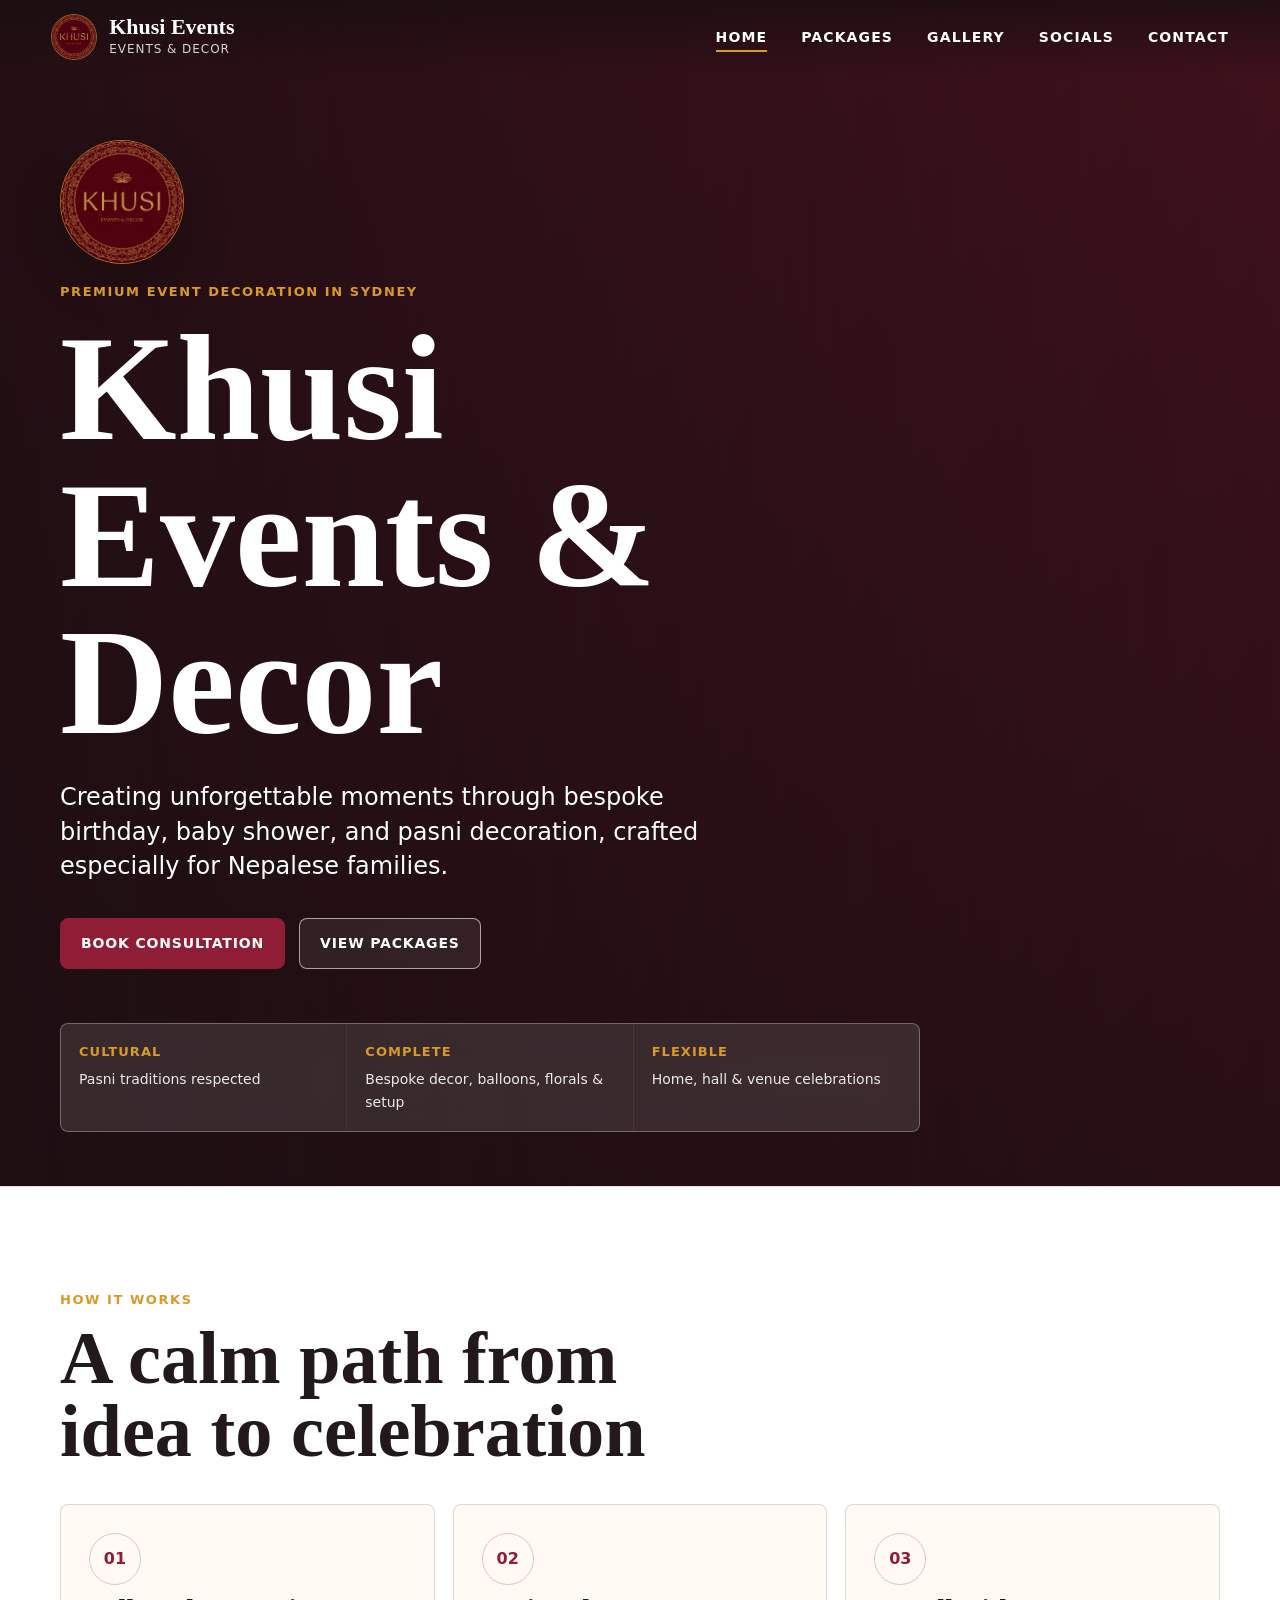
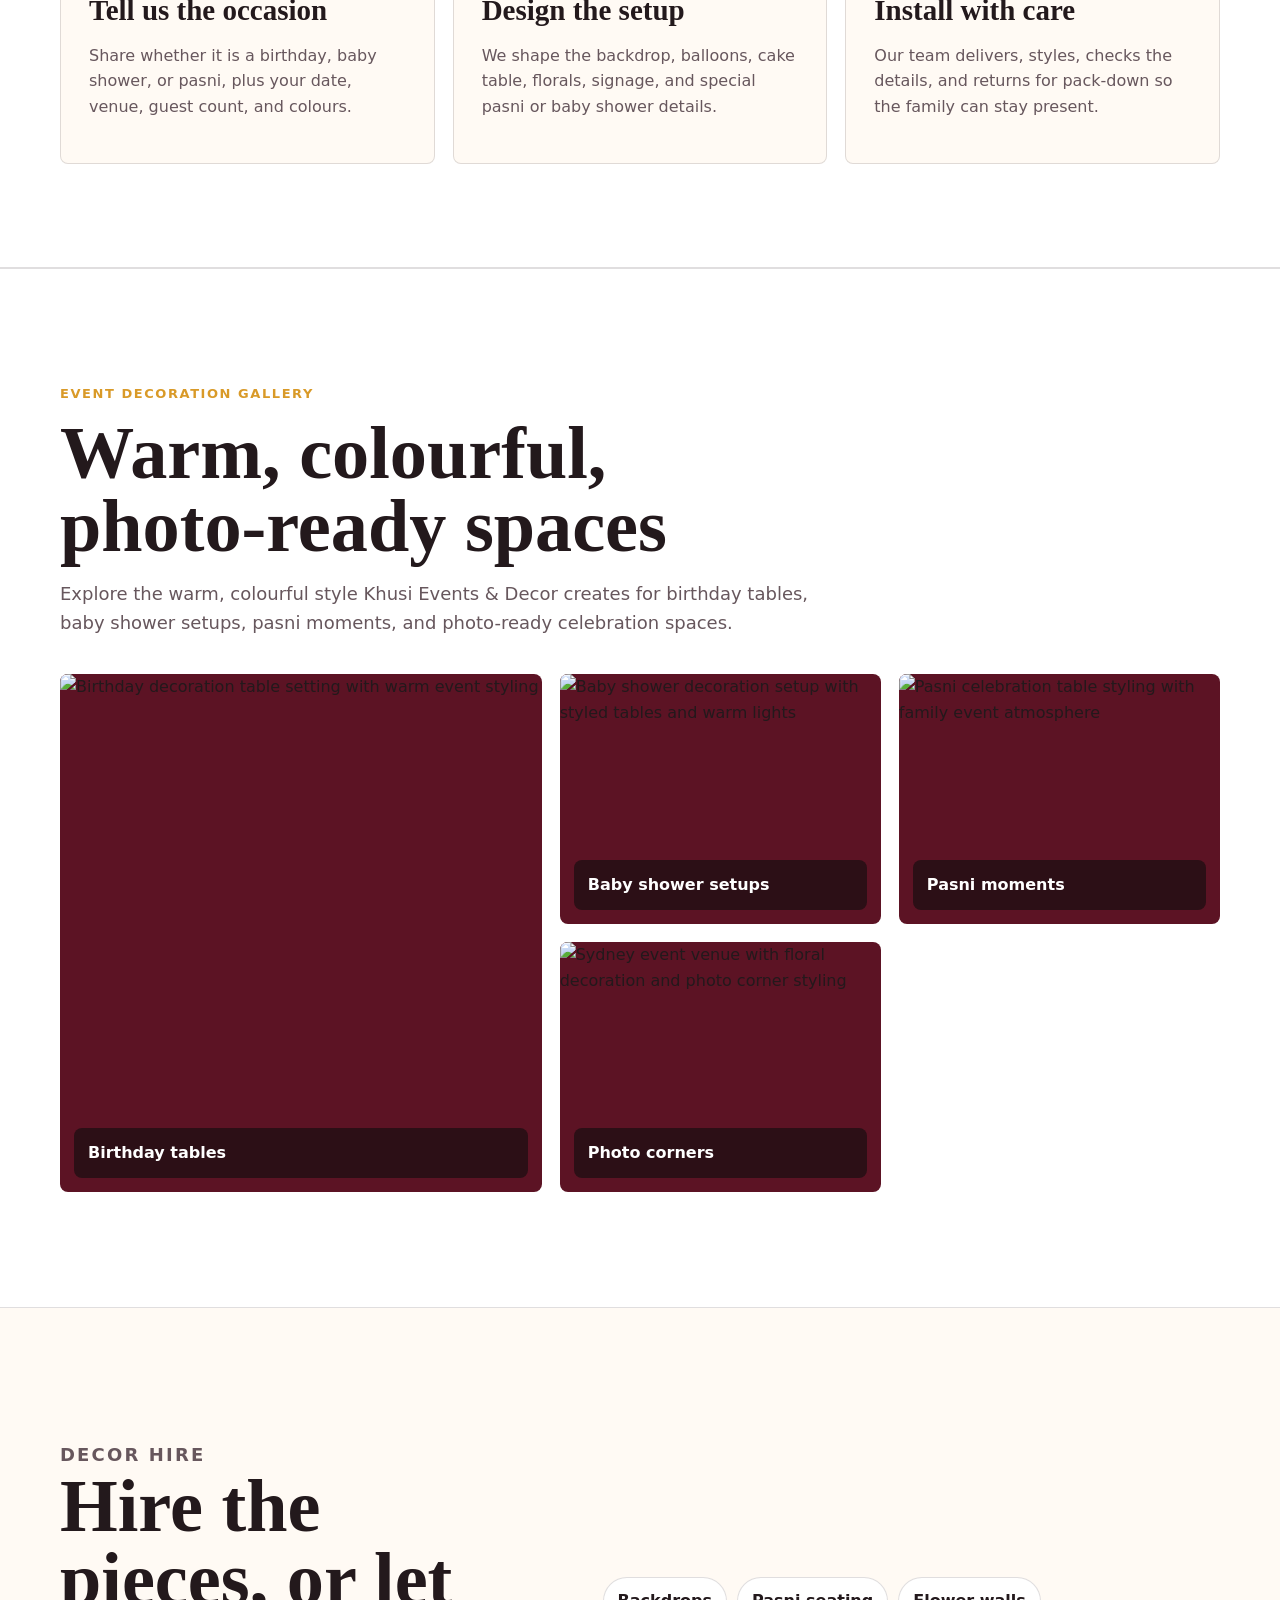
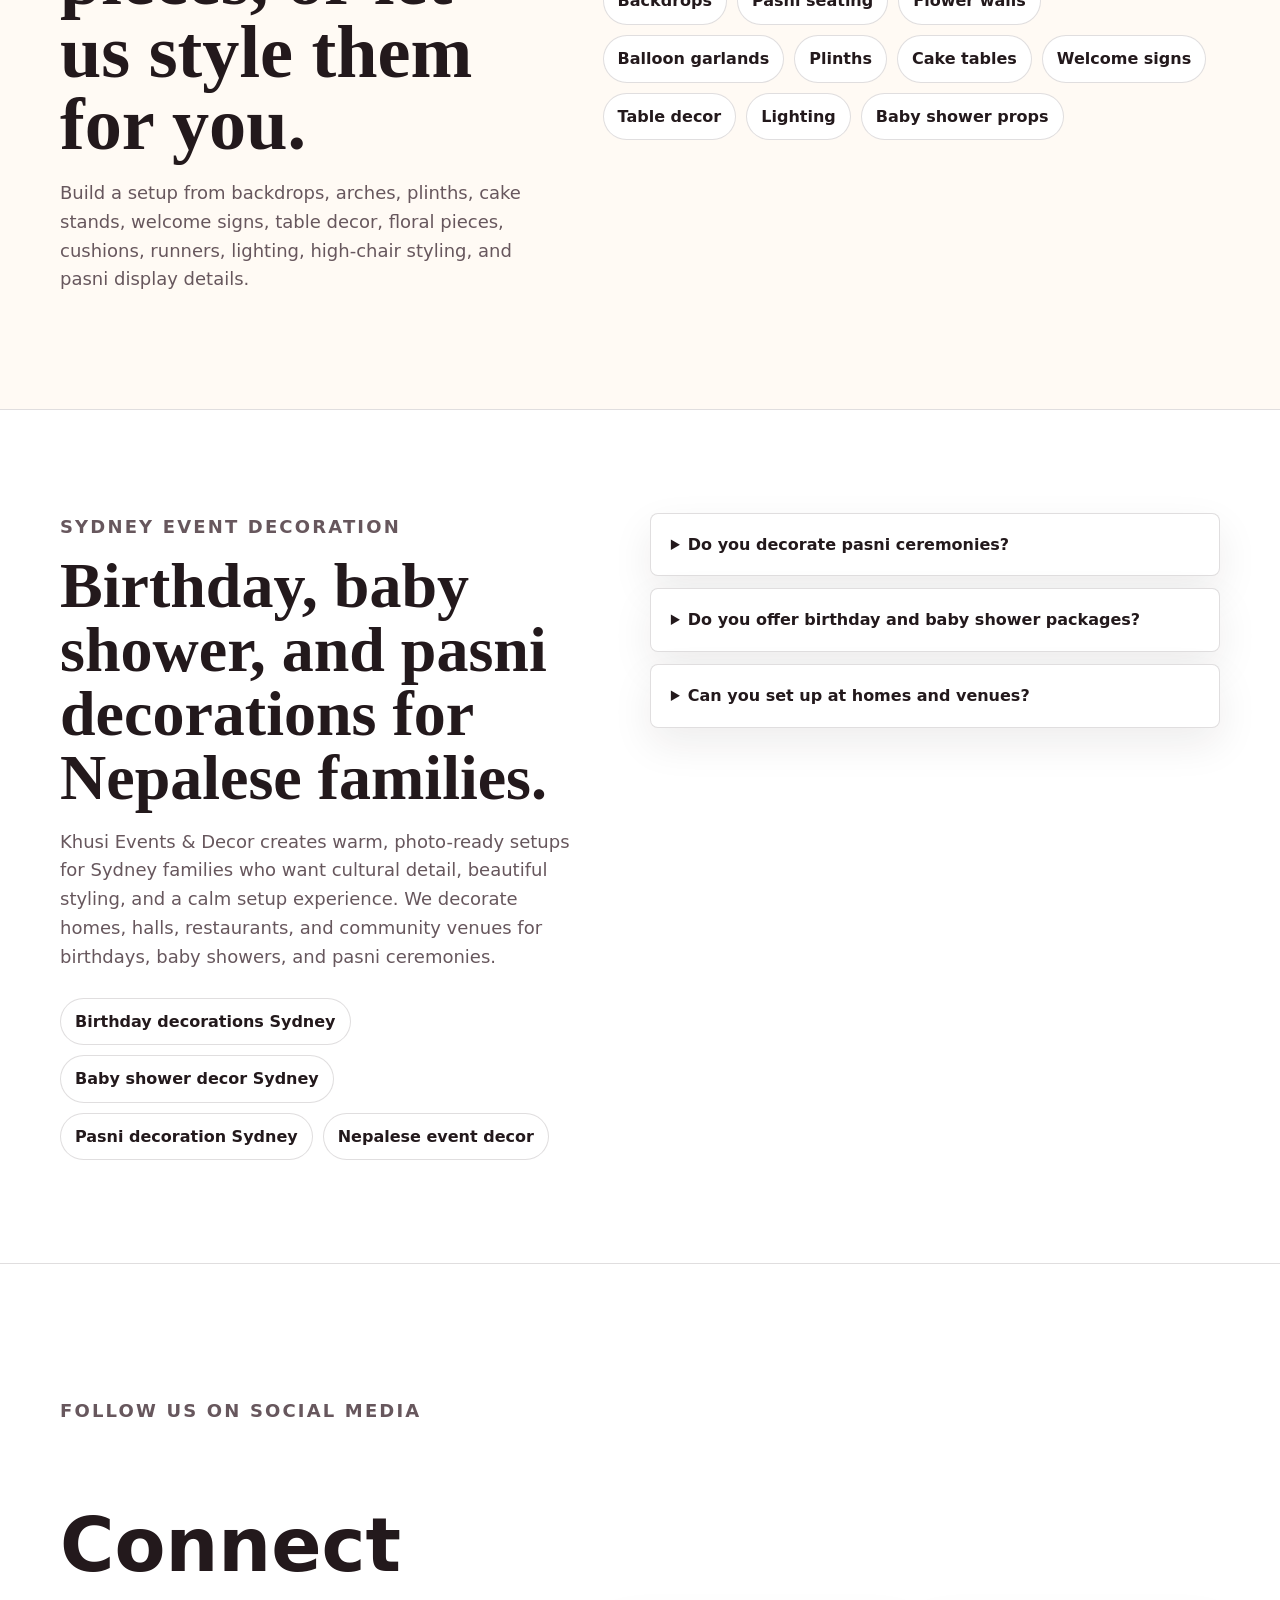
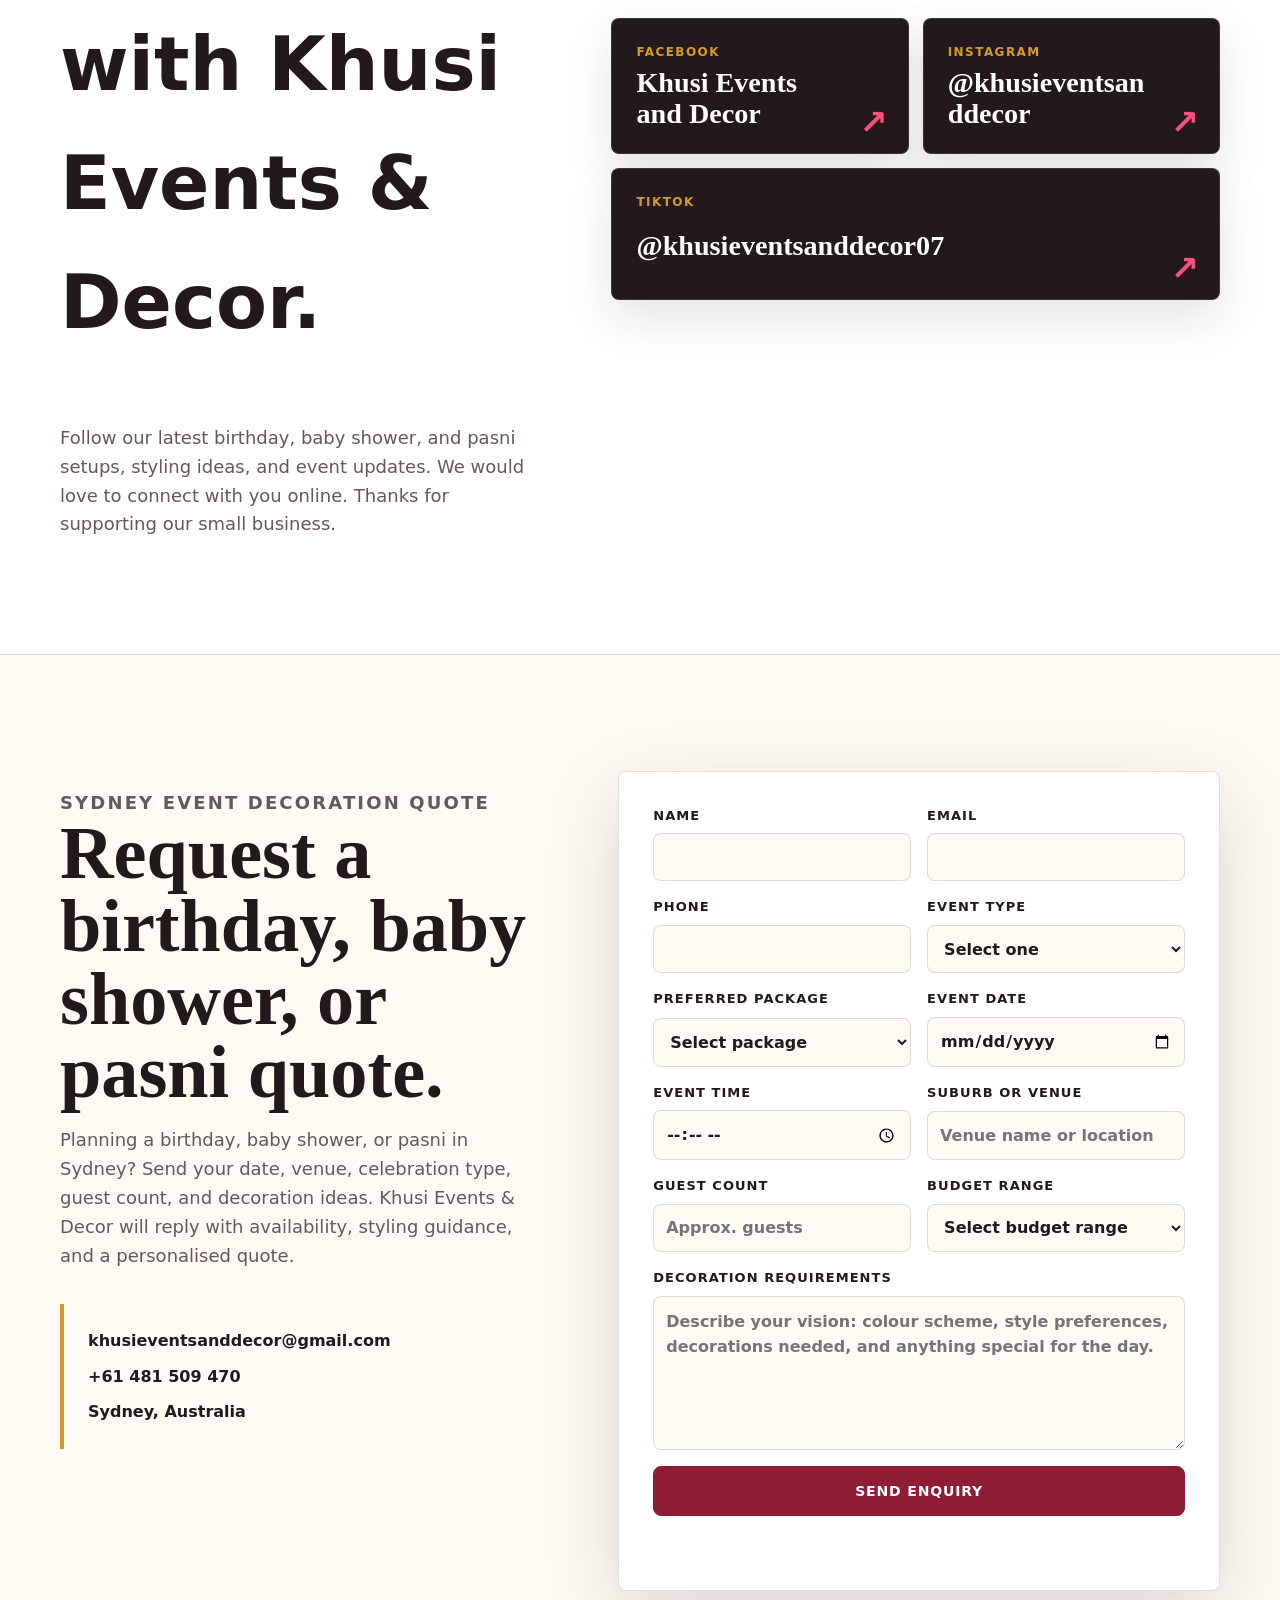
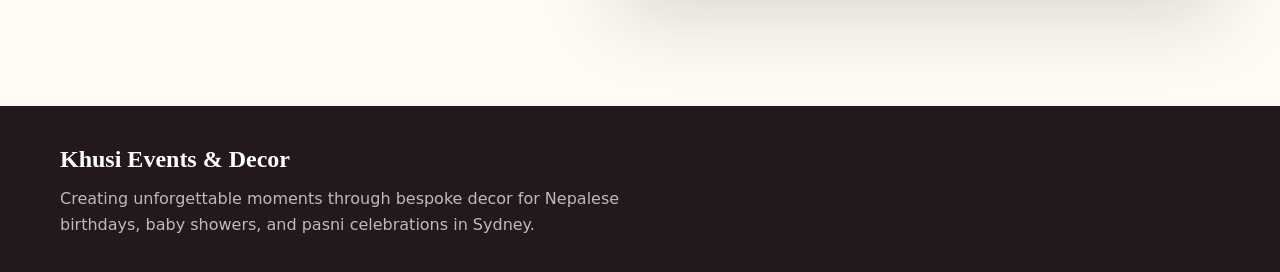
==== commit fdd2553e: "Add files via upload" ====
--- a/index.html
+++ b/index.html
@@ -3,10 +3,10 @@
   <head>
     <meta charset="UTF-8" />
     <meta name="viewport" content="width=device-width, initial-scale=1.0" />
-    <title>Khusi Events &amp; Decor | Sydney Birthday, Baby Shower &amp; Pasni Decorations</title>
+    <title>Khusi Events &amp; Decor | Sydney Pasni, Birthday &amp; Baby Shower Decorations</title>
     <meta
       name="description"
-      content="Khusi Events &amp; Decor creates birthday, baby shower, and pasni decorations for Nepalese families across Sydney, with arches, florals, plinths, signage, setup, and pack-down."
+      content="Khusi Events &amp; Decor provides Sydney pasni, birthday, and baby shower decorations for Nepalese families, including arches, florals, plinths, signage, setup, and pack-down."
     />
     <link rel="canonical" href="https://www.khusi.com.au/" />
     <meta name="robots" content="index, follow" />
@@ -28,6 +28,9 @@
     />
     <meta name="twitter:image" content="https://www.khusi.com.au/assets/khusi-logo.png" />
     <meta name="theme-color" content="#8f1d35" />
+    <meta name="author" content="Khusi Events &amp; Decor" />
+    <meta name="geo.region" content="AU-NSW" />
+    <meta name="geo.placename" content="Sydney" />
     <link rel="icon" type="image/png" href="./assets/khusi-logo.png" />
     <link rel="preconnect" href="https://images.unsplash.com" />
     <link rel="stylesheet" href="./styles.css" />
@@ -74,6 +77,19 @@
               "https://www.instagram.com/khusieventsanddecor/",
               "https://www.tiktok.com/@khusieventsanddecor07"
             ],
+            "contactPoint": {
+              "@type": "ContactPoint",
+              "telephone": "+61481509470",
+              "email": "khusieventsanddecor@gmail.com",
+              "contactType": "customer enquiries",
+              "areaServed": "AU"
+            },
+            "knowsAbout": [
+              "Pasni decoration Sydney",
+              "Birthday decorations Sydney",
+              "Baby shower decor Sydney",
+              "Nepalese event decoration"
+            ],
             "makesOffer": [
               {
                 "@type": "Offer",
@@ -86,6 +102,36 @@
               {
                 "@type": "Offer",
                 "name": "Pasni decoration packages"
+              }
+            ]
+          },
+          {
+            "@type": "FAQPage",
+            "@id": "https://www.khusi.com.au/#faq",
+            "mainEntity": [
+              {
+                "@type": "Question",
+                "name": "Do you decorate pasni ceremonies?",
+                "acceptedAnswer": {
+                  "@type": "Answer",
+                  "text": "Yes. Khusi Events & Decor styles pasni celebrations with backdrops, seating, plinths, florals, signage, and photo-ready cultural details."
+                }
+              },
+              {
+                "@type": "Question",
+                "name": "Do you offer birthday and baby shower packages?",
+                "acceptedAnswer": {
+                  "@type": "Answer",
+                  "text": "Yes. Khusi Bliss, Khusi Signature, and Khusi Luxe packages are available for birthdays, baby showers, and pasni celebrations."
+                }
+              },
+              {
+                "@type": "Question",
+                "name": "Can you set up at homes and venues?",
+                "acceptedAnswer": {
+                  "@type": "Answer",
+                  "text": "Yes. Khusi Events & Decor can decorate suitable Sydney homes, halls, restaurants, and event venues, with delivery quoted based on location."
+                }
               }
             ]
           }
@@ -150,22 +196,6 @@
         </div>
       </section>
 
-      <section class="intro section-band">
-        <div class="section-inner intro-grid">
-          <div>
-            <p class="section-kicker">Made for family milestones</p>
-            <h2>Birthday, baby shower, and pasni styling with a Nepali heart.</h2>
-          </div>
-          <div class="intro-copy">
-            <p>
-              Khusi means happiness. We transform special occasions into breathtaking experiences with
-              thoughtful decorations, cultural details, beautiful photos, and colours that feel truly yours.
-            </p>
-            <a class="button primary" href="./packages.html">View packages</a>
-          </div>
-        </div>
-      </section>
-
       <section class="process section-band" aria-labelledby="process-title">
         <div class="section-inner">
           <div class="section-heading compact">
@@ -195,11 +225,11 @@
       <section class="gallery section-band" id="gallery" aria-labelledby="gallery-title">
         <div class="section-inner">
           <div class="section-heading">
-            <p class="section-kicker">Gallery direction</p>
+            <p class="section-kicker">Event decoration gallery</p>
             <h2 id="gallery-title">Warm, colourful, photo-ready spaces</h2>
             <p>
-              Replace these starter images with real Khusi Events &amp; Decor birthday, baby shower, and pasni photos
-              as your portfolio grows.
+              Explore the warm, colourful style Khusi Events &amp; Decor creates for birthday tables,
+              baby shower setups, pasni moments, and photo-ready celebration spaces.
             </p>
           </div>
 
@@ -207,28 +237,36 @@
             <figure>
               <img
                 src="https://images.unsplash.com/photo-1464366400600-7168b8af9bc3?auto=format&fit=crop&w=1000&q=80"
-                alt="Elegant celebration table setting"
+                alt="Birthday decoration table setting with warm event styling"
+                loading="lazy"
+                decoding="async"
               />
               <figcaption>Birthday tables</figcaption>
             </figure>
             <figure>
               <img
                 src="https://images.unsplash.com/photo-1527529482837-4698179dc6ce?auto=format&fit=crop&w=1000&q=80"
-                alt="Outdoor celebration with string lights and decorated tables"
+                alt="Baby shower decoration setup with styled tables and warm lights"
+                loading="lazy"
+                decoding="async"
               />
               <figcaption>Baby shower setups</figcaption>
             </figure>
             <figure>
               <img
                 src="https://images.unsplash.com/photo-1519671482749-fd09be7ccebf?auto=format&fit=crop&w=1000&q=80"
-                alt="Celebration table with guests and warm lights"
+                alt="Pasni celebration table styling with family event atmosphere"
+                loading="lazy"
+                decoding="async"
               />
               <figcaption>Pasni moments</figcaption>
             </figure>
             <figure>
               <img
                 src="https://images.unsplash.com/photo-1478146896981-b80fe463b330?auto=format&fit=crop&w=1000&q=80"
-                alt="Decorated party venue with floral styling"
+                alt="Sydney event venue with floral decoration and photo corner styling"
+                loading="lazy"
+                decoding="async"
               />
               <figcaption>Photo corners</figcaption>
             </figure>
@@ -325,11 +363,12 @@
       <section class="contact" id="contact" aria-labelledby="contact-title">
         <div class="section-inner contact-grid">
           <div class="contact-copy">
-            <p class="section-kicker">Let's create together</p>
-            <h2 id="contact-title">Start your journey.</h2>
+            <p class="section-kicker">Sydney event decoration quote</p>
+            <h2 id="contact-title">Request a birthday, baby shower, or pasni quote.</h2>
             <p>
-              Ready to transform your event? Send the essentials and Khusi Events &amp; Decor will come back
-              with styling ideas, availability, and a personalised quote.
+              Planning a birthday, baby shower, or pasni in Sydney? Send your date, venue,
+              celebration type, guest count, and decoration ideas. Khusi Events &amp; Decor will reply
+              with availability, styling guidance, and a personalised quote.
             </p>
 
             <div class="contact-panel">
@@ -415,12 +454,6 @@
           <strong>Khusi Events &amp; Decor</strong>
           <p>Creating unforgettable moments through bespoke decor for Nepalese birthdays, baby showers, and pasni celebrations in Sydney.</p>
         </div>
-        <div class="footer-links">
-          <a href="./packages.html">Packages</a>
-            <a href="#gallery">Gallery</a>
-          <a href="#socials">Socials</a>
-          <a href="#contact">Quote</a>
-        </div>
       </div>
     </footer>
 
--- a/styles.css
+++ b/styles.css
@@ -1277,3 +1277,645 @@
   padding: 0 20px 20px;
   color: var(--muted);
 }
+
+.rsvp-invitation-page {
+  --rsvp-bg: #5c1324;
+  --rsvp-bg-deep: #2a1117;
+  --rsvp-cream: #fffaf4;
+  --rsvp-soft: rgba(255, 250, 244, 0.74);
+  --rsvp-hair: rgba(217, 154, 40, 0.3);
+  --rsvp-hair-strong: rgba(217, 154, 40, 0.58);
+  color: var(--rsvp-cream);
+  background:
+    radial-gradient(circle at 15% 0%, rgba(217, 154, 40, 0.16), transparent 30%),
+    radial-gradient(circle at 85% 24%, rgba(143, 29, 53, 0.52), transparent 34%),
+    linear-gradient(160deg, var(--rsvp-bg), var(--rsvp-bg-deep) 76%);
+}
+
+.rsvp-shell {
+  width: min(1080px, calc(100% - 40px));
+  margin: 0 auto;
+}
+
+.rsvp-hero {
+  position: relative;
+  min-height: 100svh;
+  padding: clamp(116px, 15vw, 164px) 0 clamp(54px, 9vw, 104px);
+  overflow: hidden;
+  text-align: center;
+}
+
+.rsvp-topline {
+  display: flex;
+  align-items: center;
+  justify-content: space-between;
+  gap: 24px;
+  margin: 0 0 clamp(50px, 8vw, 88px);
+  color: rgba(255, 250, 244, 0.7);
+  font-size: 12px;
+  font-weight: 800;
+  letter-spacing: 0.24em;
+  text-transform: uppercase;
+}
+
+.rsvp-logo {
+  width: clamp(70px, 9vw, 98px);
+  height: clamp(70px, 9vw, 98px);
+  border: 1px solid var(--rsvp-hair-strong);
+  border-radius: 50%;
+  object-fit: cover;
+  background: var(--rose-dark);
+  box-shadow: 0 18px 48px rgba(0, 0, 0, 0.22);
+}
+
+.rsvp-script {
+  margin: 0 0 -8px;
+  color: var(--marigold);
+  font-family: Georgia, "Times New Roman", serif;
+  font-size: clamp(34px, 5vw, 58px);
+  font-style: italic;
+}
+
+.rsvp-hero h1 {
+  max-width: 980px;
+  margin: 0 auto;
+  font-family: Georgia, "Times New Roman", serif;
+  font-size: clamp(68px, 12vw, 168px);
+  font-style: italic;
+  font-weight: 700;
+  letter-spacing: 0;
+  line-height: 0.94;
+}
+
+.rsvp-hero h1 .rsvp-amp {
+  color: var(--marigold);
+  font-weight: 400;
+}
+
+.rsvp-word {
+  display: inline;
+}
+
+.rsvp-intro {
+  max-width: 580px;
+  margin: clamp(24px, 4vw, 36px) auto 0;
+  color: var(--rsvp-soft);
+  font-size: clamp(16px, 2vw, 19px);
+  line-height: 1.75;
+}
+
+.rsvp-ornament {
+  display: inline-flex;
+  align-items: center;
+  gap: 12px;
+  margin-top: clamp(30px, 5vw, 52px);
+  color: var(--marigold);
+}
+
+.rsvp-ornament span {
+  width: 64px;
+  height: 1px;
+  background: linear-gradient(90deg, transparent, currentColor, transparent);
+}
+
+.rsvp-ornament i,
+.rsvp-strip i {
+  width: 7px;
+  height: 7px;
+  flex: 0 0 auto;
+  background: currentColor;
+  transform: rotate(45deg);
+}
+
+.rsvp-marquee {
+  display: grid;
+  grid-template-columns: repeat(4, 1fr);
+  margin: clamp(38px, 7vw, 72px) 0 0;
+  border-top: 1px solid var(--rsvp-hair);
+  border-bottom: 1px solid var(--rsvp-hair);
+}
+
+.rsvp-marquee div {
+  padding: clamp(18px, 3vw, 26px) 14px;
+  border-right: 1px solid var(--rsvp-hair);
+}
+
+.rsvp-marquee div:last-child {
+  border-right: 0;
+}
+
+.rsvp-marquee dt {
+  margin: 0 0 8px;
+  color: var(--marigold);
+  font-size: 10px;
+  font-weight: 900;
+  letter-spacing: 0.25em;
+  text-transform: uppercase;
+}
+
+.rsvp-marquee dd {
+  margin: 0;
+  font-family: Georgia, "Times New Roman", serif;
+  font-size: clamp(20px, 2.3vw, 28px);
+  font-style: italic;
+}
+
+.rsvp-about {
+  padding: clamp(72px, 10vw, 132px) 0;
+  color: var(--ink);
+  background: var(--paper);
+}
+
+.rsvp-about-grid {
+  display: grid;
+  grid-template-columns: minmax(0, 0.85fr) minmax(0, 1fr);
+  gap: clamp(34px, 7vw, 96px);
+  align-items: start;
+}
+
+.rsvp-eyebrow {
+  margin: 0 0 16px;
+  color: var(--rose);
+  font-size: 12px;
+  font-weight: 900;
+  letter-spacing: 0.24em;
+  text-transform: uppercase;
+}
+
+.rsvp-about h2,
+.rsvp-section-head h2 {
+  margin: 0;
+  font-family: Georgia, "Times New Roman", serif;
+  font-size: clamp(42px, 6vw, 80px);
+  font-style: italic;
+  line-height: 1;
+  letter-spacing: 0;
+}
+
+.rsvp-about p:not(.rsvp-eyebrow) {
+  margin: 0 0 18px;
+  color: var(--muted);
+  font-size: 18px;
+  line-height: 1.75;
+}
+
+.rsvp-details,
+.rsvp-respond {
+  padding: clamp(74px, 12vw, 148px) 0;
+  background: linear-gradient(180deg, rgba(42, 17, 23, 0.96), rgba(92, 19, 36, 0.98));
+}
+
+.rsvp-section-head {
+  max-width: 720px;
+  margin: 0 auto clamp(42px, 7vw, 82px);
+  text-align: center;
+}
+
+.rsvp-section-head .rsvp-ornament {
+  margin: 0 0 20px;
+}
+
+.rsvp-section-head p:not(.rsvp-eyebrow) {
+  max-width: 520px;
+  margin: 18px auto 0;
+  color: var(--rsvp-soft);
+}
+
+.rsvp-detail-grid {
+  display: grid;
+  grid-template-columns: repeat(4, 1fr);
+  border: 1px solid var(--rsvp-hair);
+}
+
+.rsvp-detail-grid article {
+  display: grid;
+  gap: 10px;
+  min-height: 250px;
+  padding: clamp(26px, 4vw, 44px) 20px;
+  border-right: 1px solid var(--rsvp-hair);
+  text-align: center;
+  align-content: center;
+}
+
+.rsvp-detail-grid article:last-child {
+  border-right: 0;
+}
+
+.rsvp-detail-grid small,
+.rsvp-detail-grid strong {
+  color: var(--marigold);
+  font-size: 11px;
+  font-weight: 900;
+  letter-spacing: 0.24em;
+  text-transform: uppercase;
+}
+
+.rsvp-detail-grid span {
+  font-family: Georgia, "Times New Roman", serif;
+  font-size: clamp(24px, 3vw, 34px);
+  font-style: italic;
+  line-height: 1.18;
+}
+
+.rsvp-map-link {
+  display: table;
+  margin: 34px auto 0;
+  border-bottom: 1px solid var(--rsvp-hair-strong);
+  color: var(--marigold);
+  font-size: 13px;
+  font-weight: 800;
+  letter-spacing: 0.12em;
+  text-transform: uppercase;
+}
+
+.rsvp-strip {
+  padding: clamp(42px, 7vw, 74px) 0;
+  border-top: 1px solid var(--rsvp-hair);
+  border-bottom: 1px solid var(--rsvp-hair);
+  background: var(--rsvp-bg-deep);
+  color: var(--rsvp-cream);
+}
+
+.rsvp-strip .rsvp-shell {
+  display: flex;
+  flex-wrap: wrap;
+  align-items: center;
+  justify-content: center;
+  gap: clamp(16px, 4vw, 52px);
+  color: var(--marigold);
+}
+
+.rsvp-strip span {
+  color: var(--rsvp-cream);
+  font-family: Georgia, "Times New Roman", serif;
+  font-size: clamp(22px, 3vw, 36px);
+  font-style: italic;
+  white-space: nowrap;
+}
+
+.rsvp-invite-form {
+  position: relative;
+  display: grid;
+  grid-template-columns: repeat(2, minmax(0, 1fr));
+  gap: 24px;
+  max-width: 760px;
+  margin: 0 auto;
+  padding: clamp(28px, 5vw, 54px);
+  border: 1px solid var(--rsvp-hair);
+  background: rgba(255, 250, 244, 0.035);
+}
+
+.rsvp-invite-form::before,
+.rsvp-invite-form::after {
+  position: absolute;
+  width: 26px;
+  height: 26px;
+  content: "";
+  border: 1px solid var(--marigold);
+}
+
+.rsvp-invite-form::before {
+  top: -1px;
+  left: -1px;
+  border-right: 0;
+  border-bottom: 0;
+}
+
+.rsvp-invite-form::after {
+  right: -1px;
+  bottom: -1px;
+  border-top: 0;
+  border-left: 0;
+}
+
+.rsvp-field,
+.rsvp-attend {
+  display: grid;
+  gap: 10px;
+  min-width: 0;
+  margin: 0;
+  padding: 0;
+  border: 0;
+}
+
+.rsvp-field.full,
+.rsvp-attend,
+.rsvp-actions,
+.rsvp-invite-form .form-note {
+  grid-column: 1 / -1;
+}
+
+.rsvp-field span,
+.rsvp-attend legend {
+  color: var(--marigold);
+  font-size: 10px;
+  font-weight: 900;
+  letter-spacing: 0.25em;
+  text-transform: uppercase;
+}
+
+.rsvp-field input,
+.rsvp-field textarea {
+  width: 100%;
+  border: 0;
+  border-bottom: 1px solid var(--rsvp-hair);
+  border-radius: 0;
+  outline: none;
+  background: transparent;
+  color: var(--rsvp-cream);
+  font-family: Georgia, "Times New Roman", serif;
+  font-size: 22px;
+  font-style: italic;
+}
+
+.rsvp-field input {
+  min-height: 52px;
+}
+
+.rsvp-field textarea {
+  min-height: 92px;
+  resize: vertical;
+  font-family: inherit;
+}
+
+.rsvp-field input::placeholder,
+.rsvp-field textarea::placeholder {
+  color: rgba(255, 250, 244, 0.35);
+}
+
+.rsvp-field input:focus,
+.rsvp-field textarea:focus {
+  border-bottom-color: var(--marigold);
+}
+
+.rsvp-attend {
+  grid-template-columns: repeat(2, minmax(0, 1fr));
+}
+
+.rsvp-attend legend {
+  grid-column: 1 / -1;
+  margin-bottom: 2px;
+}
+
+.rsvp-attend label {
+  position: relative;
+  display: flex;
+  min-height: 84px;
+  align-items: center;
+  border: 1px solid var(--rsvp-hair);
+  color: var(--rsvp-cream);
+  cursor: pointer;
+  transition:
+    border-color 160ms ease,
+    background 160ms ease;
+}
+
+.rsvp-attend label:hover,
+.rsvp-attend label:focus-within {
+  border-color: var(--marigold);
+  background: rgba(217, 154, 40, 0.08);
+}
+
+.rsvp-attend input {
+  position: absolute;
+  opacity: 0;
+}
+
+.rsvp-attend span {
+  position: relative;
+  display: grid;
+  gap: 2px;
+  width: 100%;
+  padding: 16px 18px 16px 48px;
+  font-family: Georgia, "Times New Roman", serif;
+  font-size: 20px;
+  font-style: italic;
+}
+
+.rsvp-attend span::before {
+  position: absolute;
+  top: 50%;
+  left: 18px;
+  width: 14px;
+  height: 14px;
+  content: "";
+  border: 1px solid var(--marigold);
+  border-radius: 50%;
+  transform: translateY(-50%);
+}
+
+.rsvp-attend input:checked + span {
+  background: rgba(217, 154, 40, 0.1);
+}
+
+.rsvp-attend input:checked + span::before {
+  background: var(--marigold);
+  box-shadow: 0 0 0 4px rgba(217, 154, 40, 0.18);
+}
+
+.rsvp-attend small {
+  color: var(--marigold);
+  font-family: Inter, ui-sans-serif, system-ui, sans-serif;
+  font-size: 10px;
+  font-style: normal;
+  font-weight: 900;
+  letter-spacing: 0.18em;
+  text-transform: uppercase;
+}
+
+.rsvp-actions {
+  display: flex;
+  flex-wrap: wrap;
+  align-items: center;
+  justify-content: space-between;
+  gap: 18px;
+  margin-top: 10px;
+}
+
+.rsvp-actions p {
+  max-width: 320px;
+  margin: 0;
+  color: rgba(255, 250, 244, 0.58);
+  font-size: 13px;
+}
+
+.rsvp-submit {
+  display: inline-flex;
+  min-height: 56px;
+  align-items: center;
+  gap: 14px;
+  padding: 16px 28px;
+  border: 1px solid var(--marigold);
+  color: var(--rsvp-bg-deep);
+  background: var(--marigold);
+  font-size: 12px;
+  font-weight: 900;
+  letter-spacing: 0.22em;
+  text-transform: uppercase;
+  cursor: pointer;
+  transition:
+    background 160ms ease,
+    color 160ms ease,
+    transform 160ms ease;
+}
+
+.rsvp-submit:hover,
+.rsvp-submit:focus-visible {
+  color: var(--ink);
+  background: var(--paper);
+  transform: translateY(-1px);
+}
+
+.rsvp-submit:disabled {
+  cursor: progress;
+  opacity: 0.6;
+}
+
+.rsvp-submit-label {
+  display: inline;
+}
+
+.rsvp-submit-arrow {
+  position: relative;
+  width: 26px;
+  height: 1px;
+  background: currentColor;
+}
+
+.rsvp-submit-arrow::after {
+  position: absolute;
+  top: -4px;
+  right: 0;
+  width: 8px;
+  height: 8px;
+  content: "";
+  border-top: 1px solid currentColor;
+  border-right: 1px solid currentColor;
+  transform: rotate(45deg);
+}
+
+.rsvp-invite-form .form-note {
+  min-height: 24px;
+  margin: 0;
+  color: var(--marigold);
+}
+
+.rsvp-footer {
+  padding: 54px 0;
+  border-top: 1px solid var(--rsvp-hair);
+  color: var(--rsvp-cream);
+  background: var(--rsvp-bg-deep);
+  text-align: center;
+}
+
+.rsvp-footer-logo {
+  width: 72px;
+  height: 72px;
+  margin: 0 auto 18px;
+  border: 1px solid var(--rsvp-hair-strong);
+  border-radius: 50%;
+  object-fit: cover;
+}
+
+.rsvp-footer strong {
+  display: block;
+  font-family: Georgia, "Times New Roman", serif;
+  font-size: 32px;
+}
+
+.rsvp-footer p {
+  margin: 8px 0 0;
+  color: var(--rsvp-soft);
+  font-size: 12px;
+  font-weight: 800;
+  letter-spacing: 0.2em;
+  text-transform: uppercase;
+}
+
+@media (max-width: 900px) {
+  .rsvp-about-grid,
+  .rsvp-invite-form {
+    grid-template-columns: 1fr;
+  }
+
+  .rsvp-detail-grid,
+  .rsvp-marquee {
+    grid-template-columns: repeat(2, 1fr);
+  }
+
+  .rsvp-detail-grid article:nth-child(2),
+  .rsvp-marquee div:nth-child(2) {
+    border-right: 0;
+  }
+
+  .rsvp-detail-grid article:nth-child(1),
+  .rsvp-detail-grid article:nth-child(2),
+  .rsvp-marquee div:nth-child(1),
+  .rsvp-marquee div:nth-child(2) {
+    border-bottom: 1px solid var(--rsvp-hair);
+  }
+}
+
+@media (max-width: 620px) {
+  .rsvp-shell {
+    width: min(100% - 28px, 1080px);
+  }
+
+  .rsvp-topline {
+    align-items: flex-start;
+    flex-direction: column;
+    margin-bottom: 42px;
+    text-align: left;
+  }
+
+  .rsvp-hero h1 {
+    font-size: clamp(38px, 10vw, 50px);
+    line-height: 1;
+  }
+
+  .rsvp-hero h1 .rsvp-amp {
+    font-size: 0.82em;
+  }
+
+  .rsvp-word {
+    display: block;
+  }
+
+  .rsvp-script {
+    font-size: clamp(30px, 8vw, 42px);
+  }
+
+  .rsvp-intro {
+    max-width: 290px;
+  }
+
+  .rsvp-marquee,
+  .rsvp-detail-grid,
+  .rsvp-attend {
+    grid-template-columns: 1fr;
+  }
+
+  .rsvp-marquee div,
+  .rsvp-detail-grid article {
+    border-right: 0;
+  }
+
+  .rsvp-marquee div:not(:last-child),
+  .rsvp-detail-grid article:not(:last-child) {
+    border-bottom: 1px solid var(--rsvp-hair);
+  }
+
+  .rsvp-strip span {
+    white-space: normal;
+  }
+
+  .rsvp-actions {
+    align-items: stretch;
+    flex-direction: column;
+  }
+
+  .rsvp-submit {
+    justify-content: center;
+    width: 100%;
+  }
+}
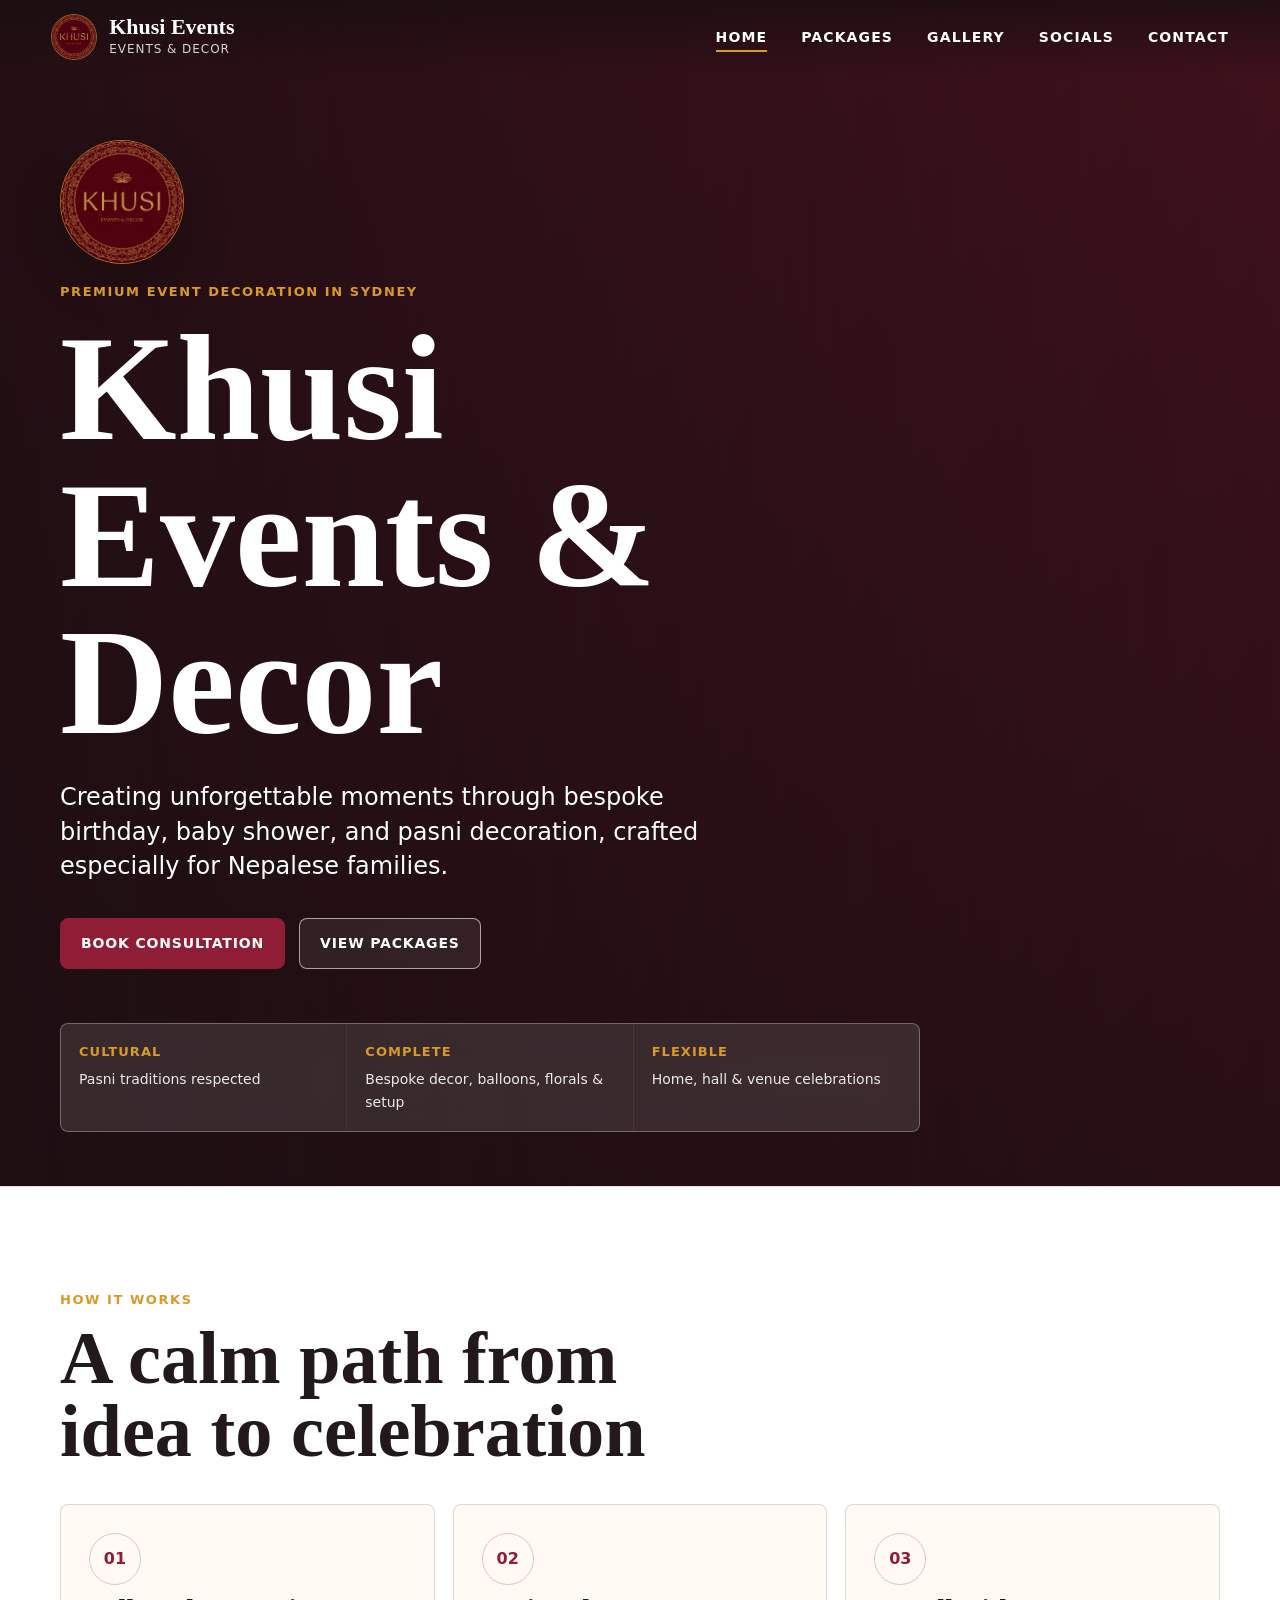
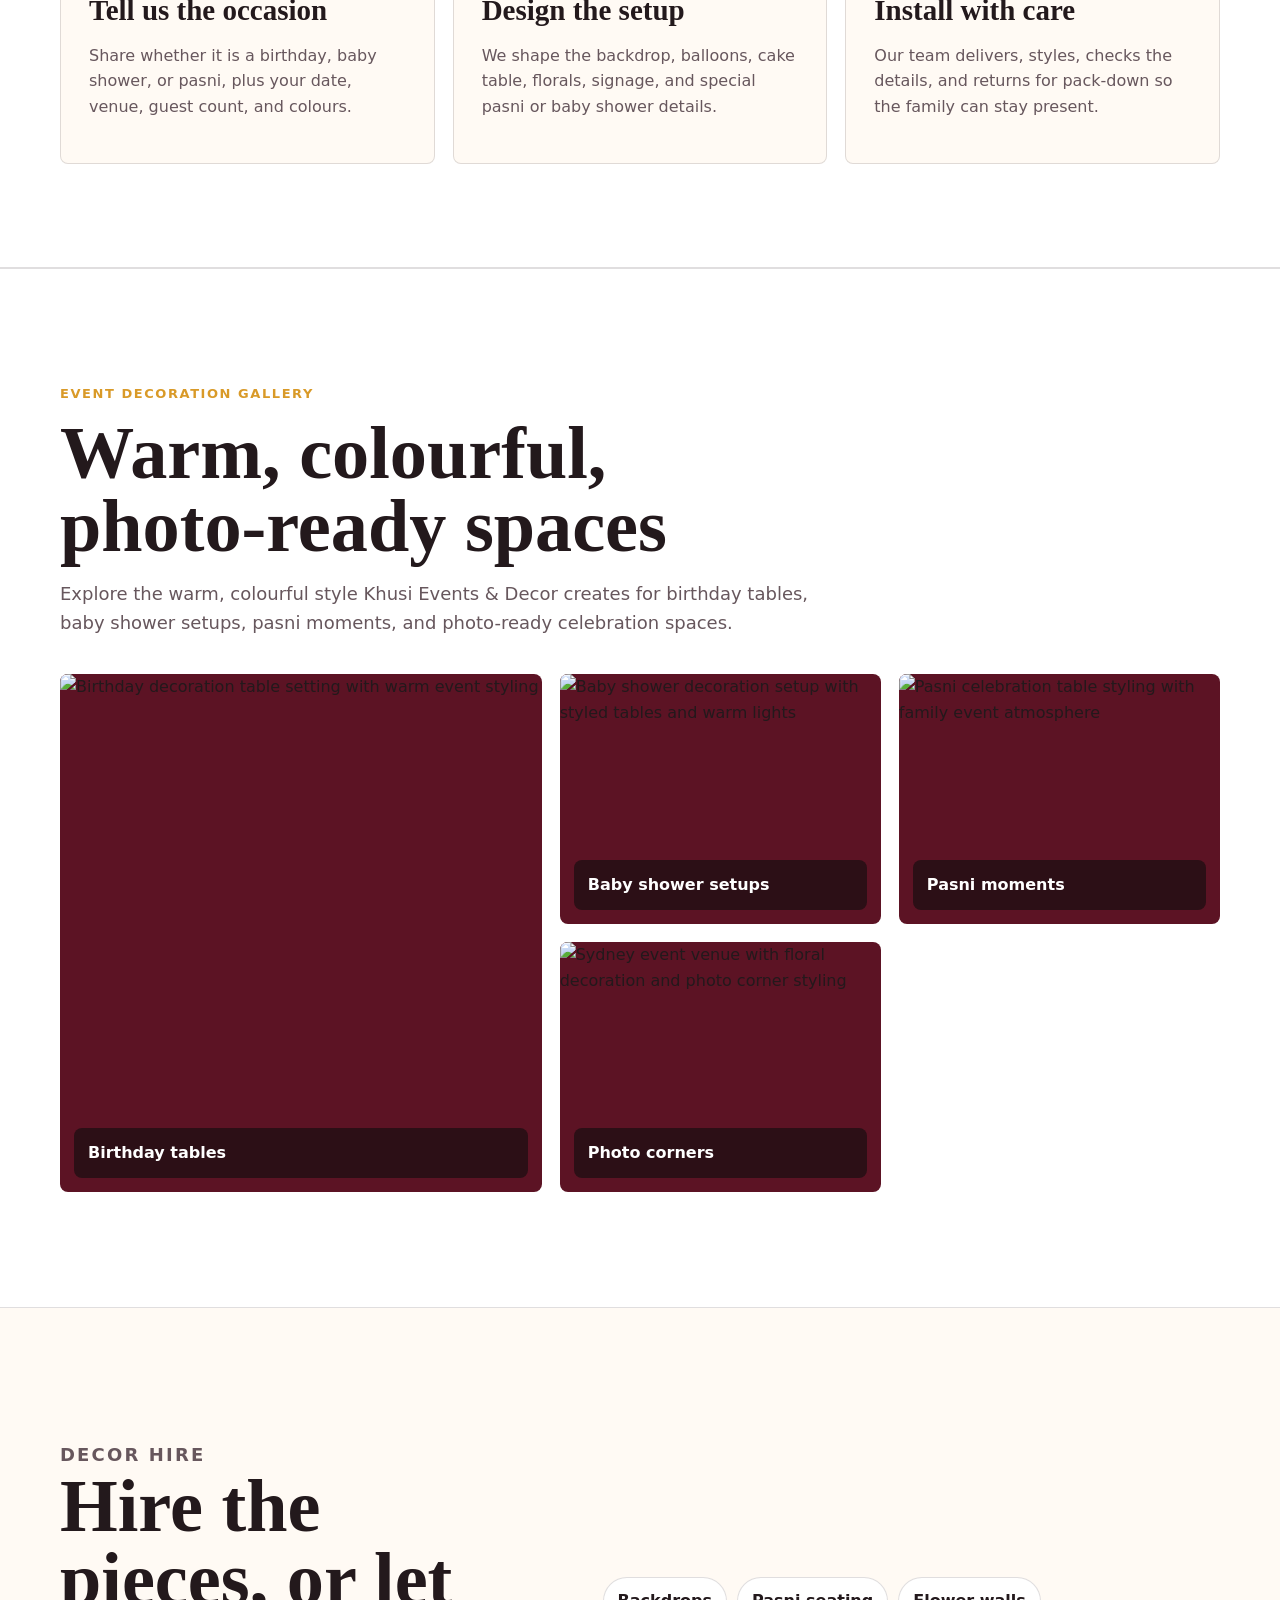
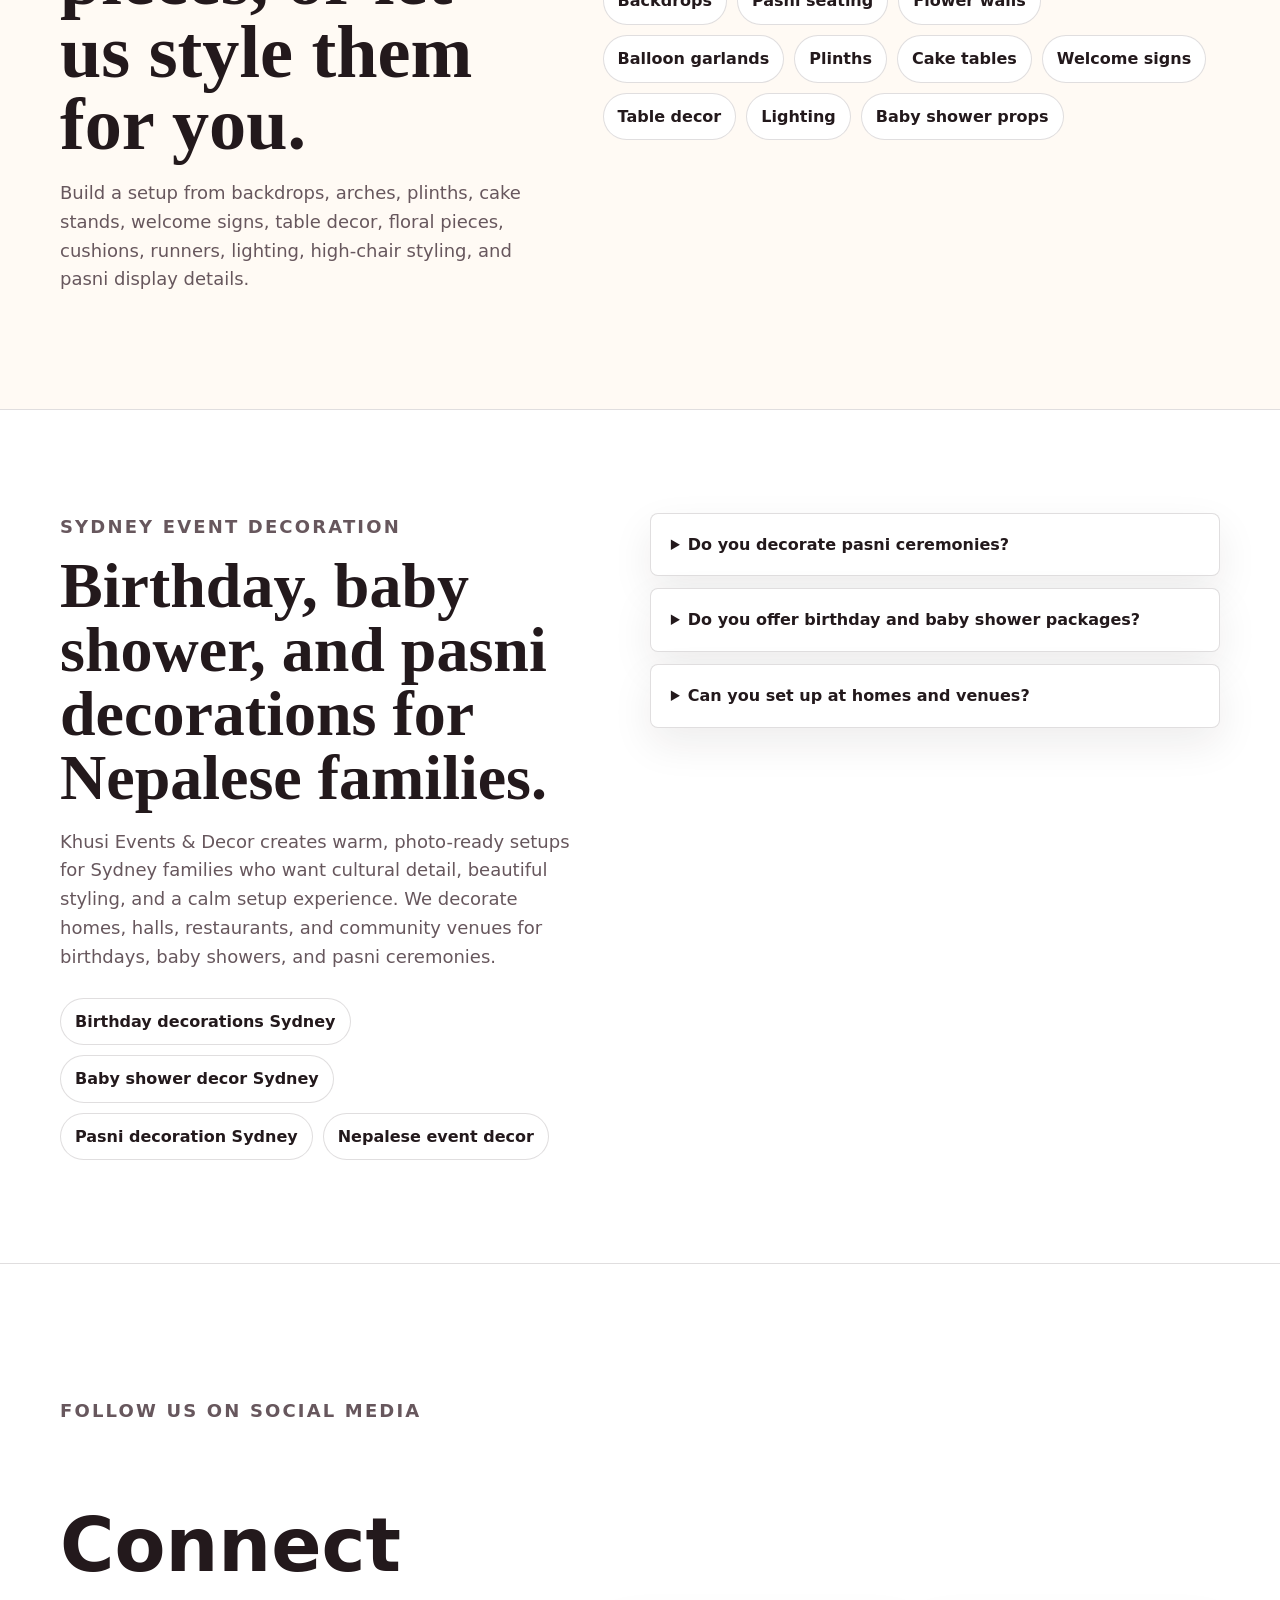
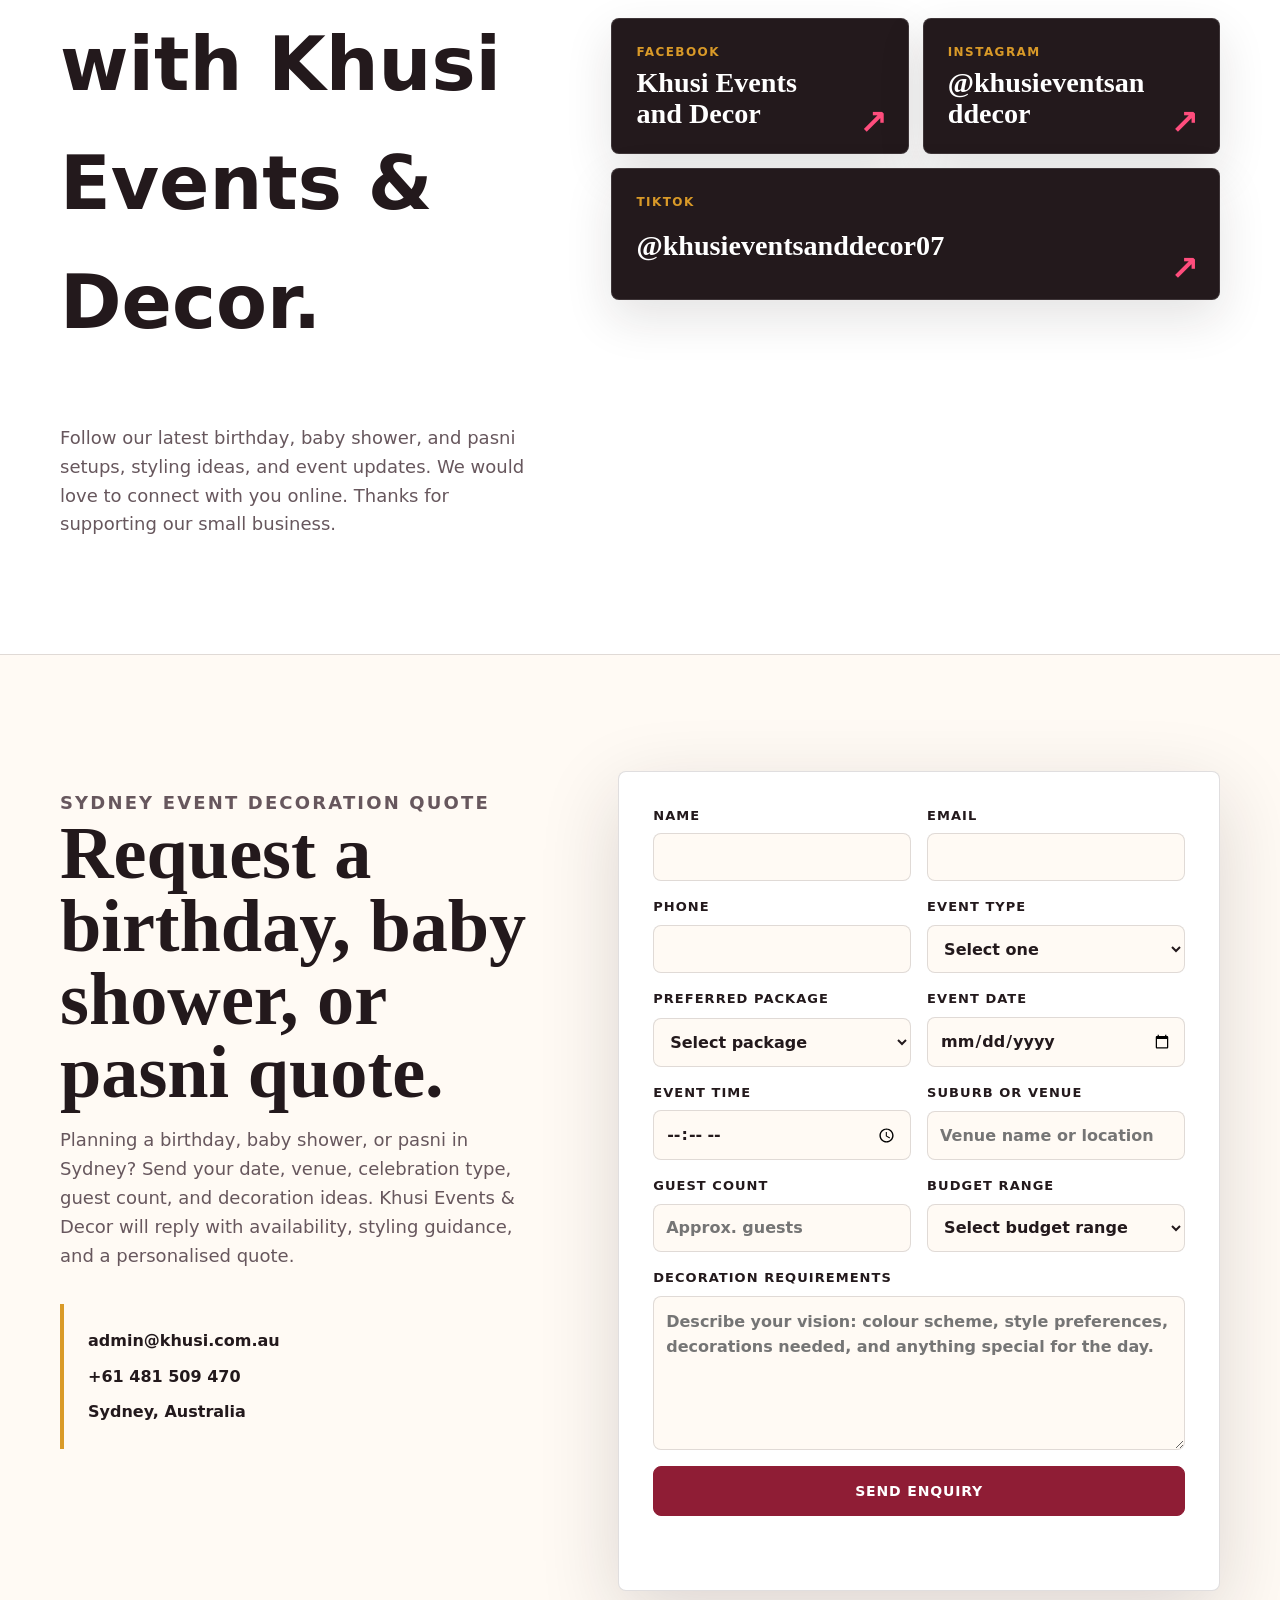
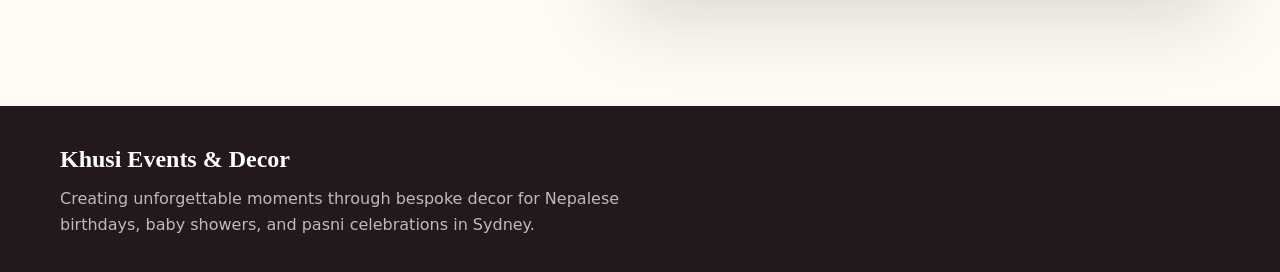
==== commit 259374c4: "Add files via upload" ====
--- a/index.html
+++ b/index.html
@@ -54,7 +54,7 @@
             "image": "https://www.khusi.com.au/assets/khusi-logo.png",
             "description": "Sydney event decoration business styling birthdays, baby showers, and pasni celebrations for Nepalese families.",
             "telephone": "+61481509470",
-            "email": "khusieventsanddecor@gmail.com",
+            "email": "admin@khusi.com.au",
             "priceRange": "$179-$529",
             "address": {
               "@type": "PostalAddress",
@@ -80,7 +80,7 @@
             "contactPoint": {
               "@type": "ContactPoint",
               "telephone": "+61481509470",
-              "email": "khusieventsanddecor@gmail.com",
+              "email": "admin@khusi.com.au",
               "contactType": "customer enquiries",
               "areaServed": "AU"
             },
@@ -372,7 +372,7 @@
             </p>
 
             <div class="contact-panel">
-              <a href="mailto:khusieventsanddecor@gmail.com">khusieventsanddecor@gmail.com</a>
+              <a href="mailto:admin@khusi.com.au">admin@khusi.com.au</a>
               <a href="tel:+61481509470">+61 481 509 470</a>
               <span>Sydney, Australia</span>
             </div>
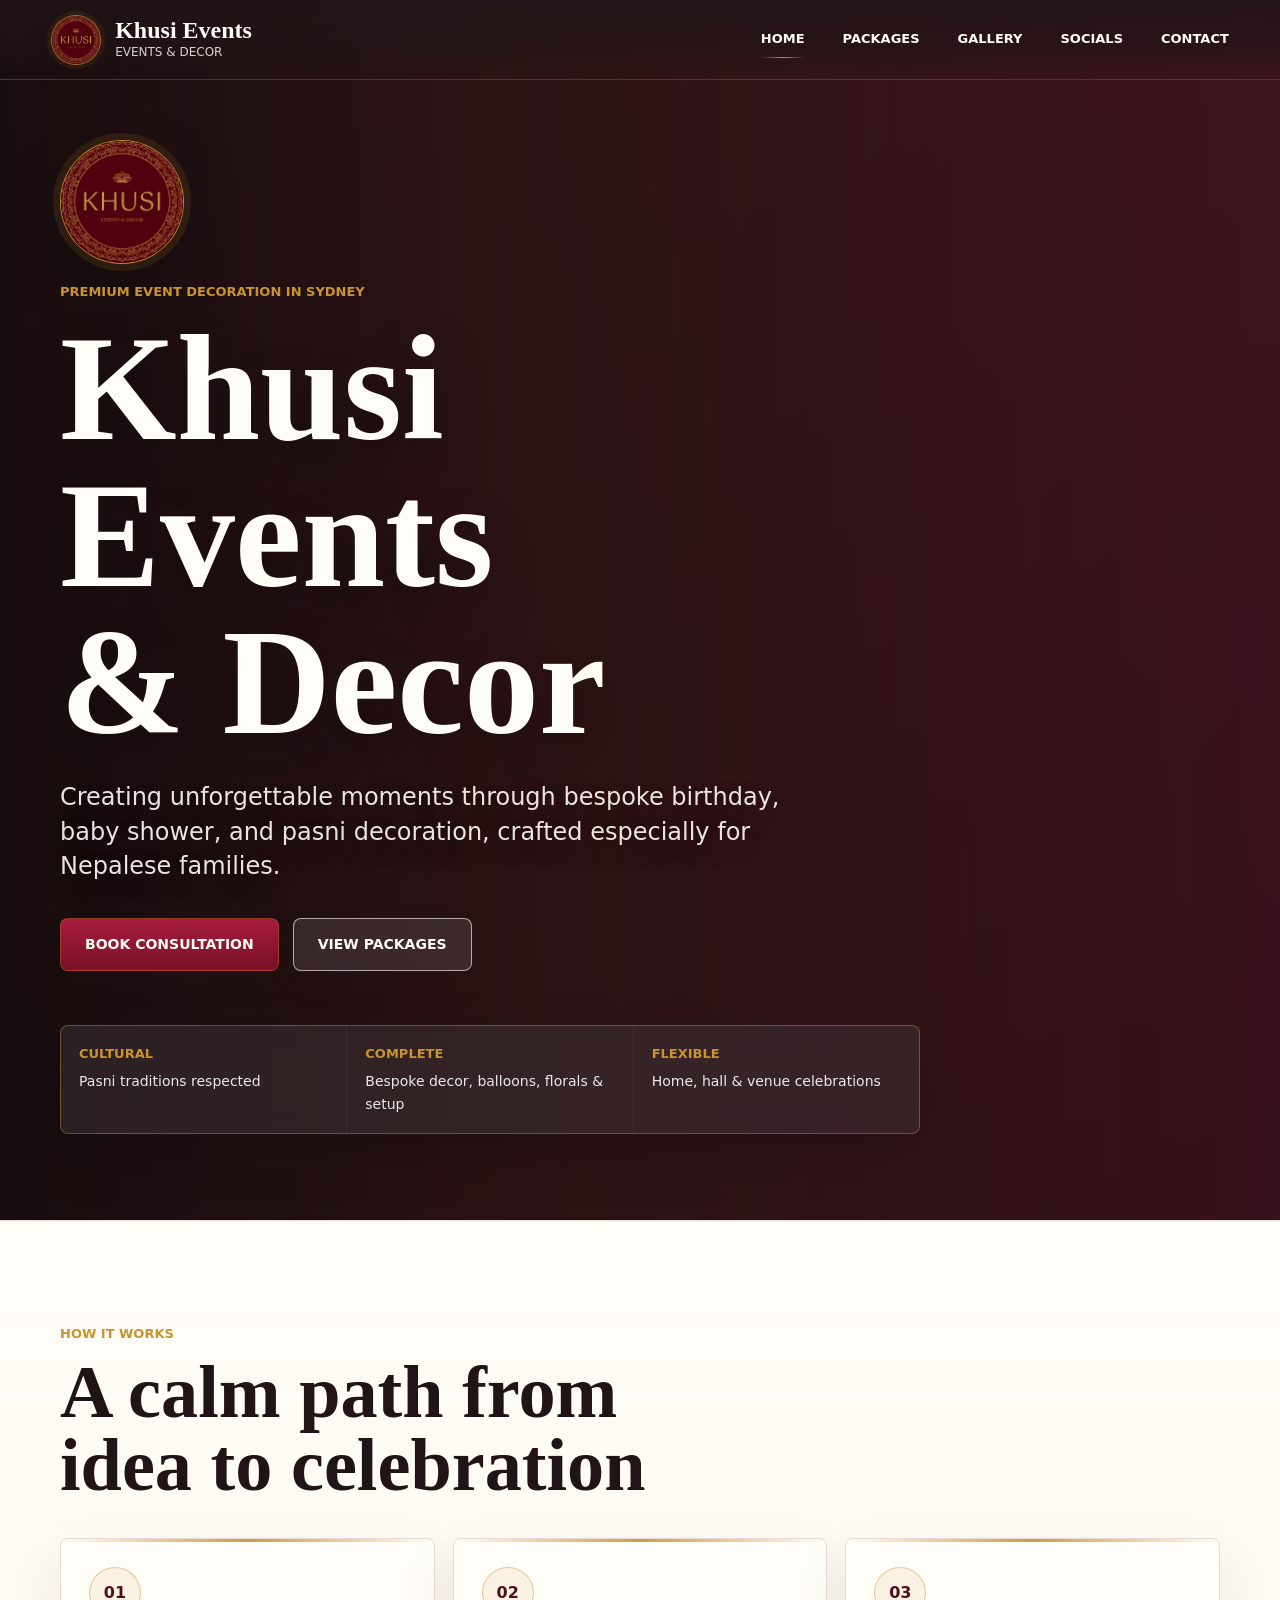
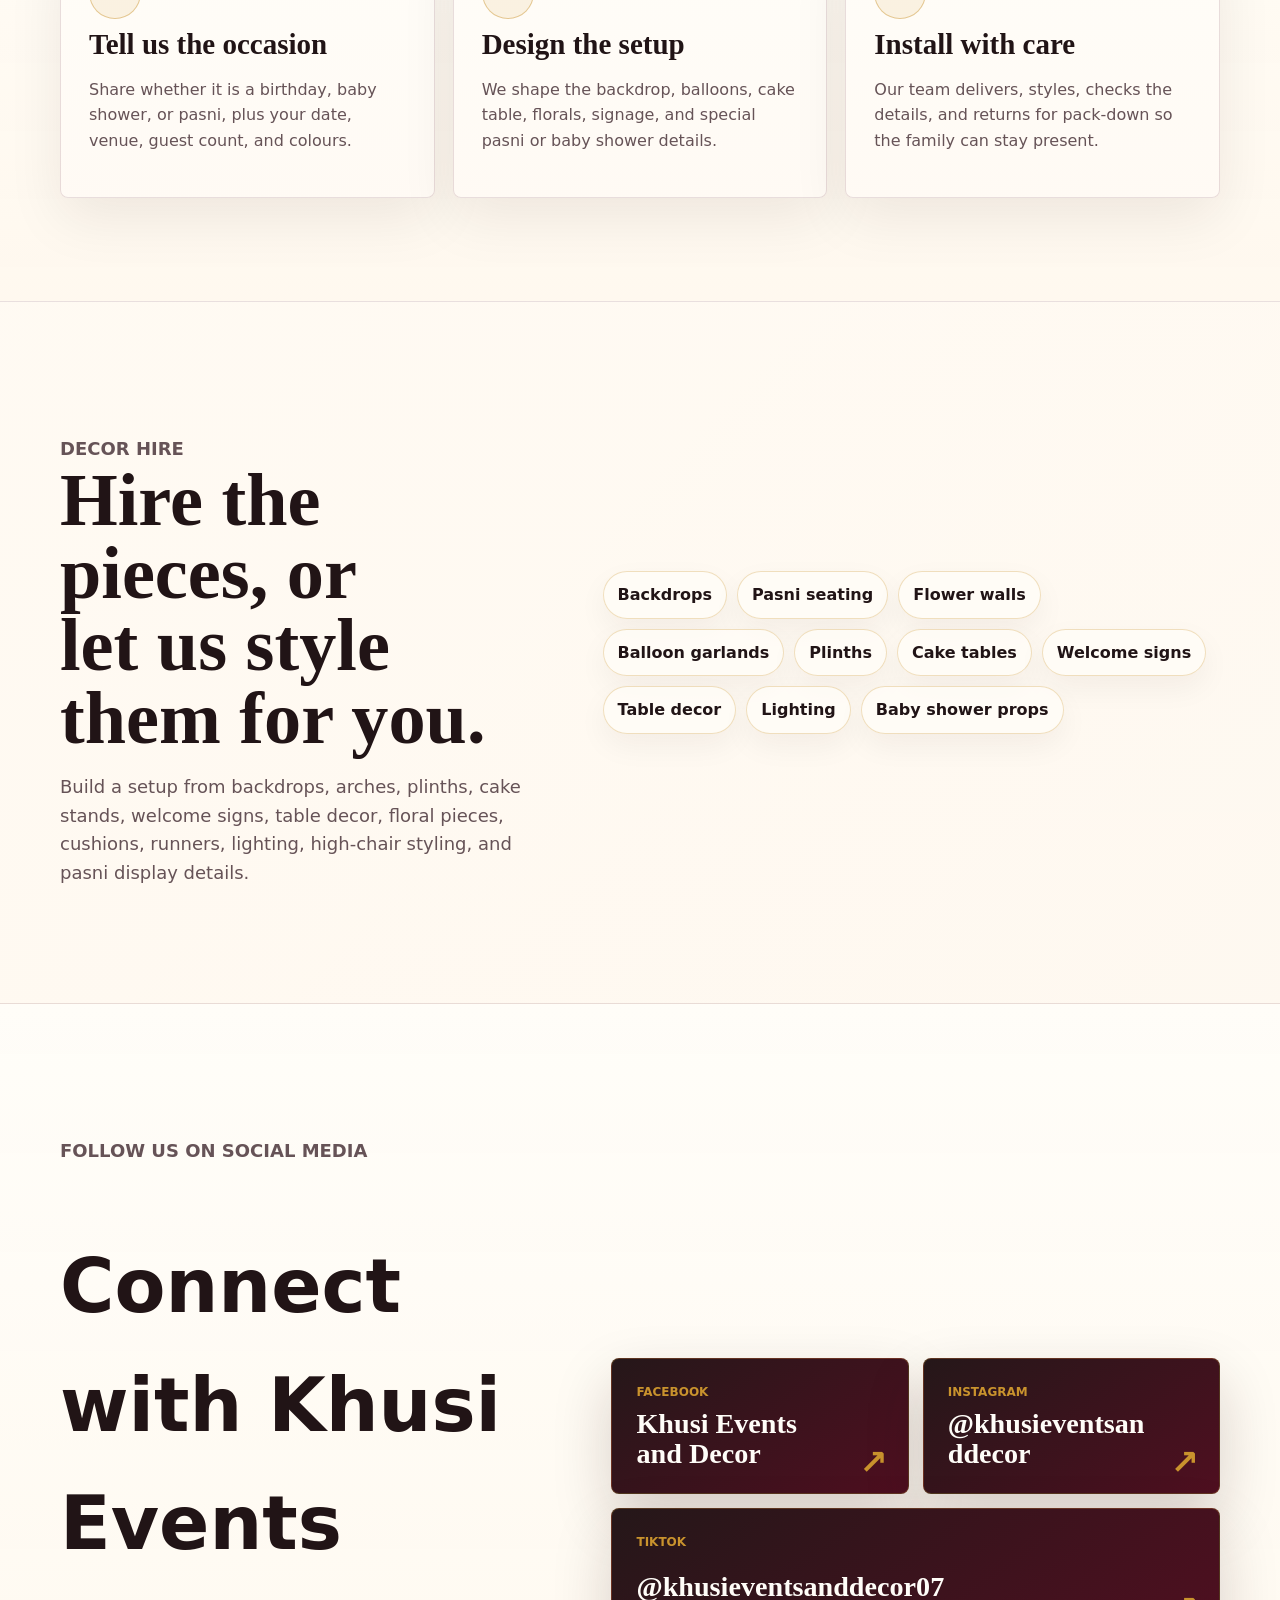
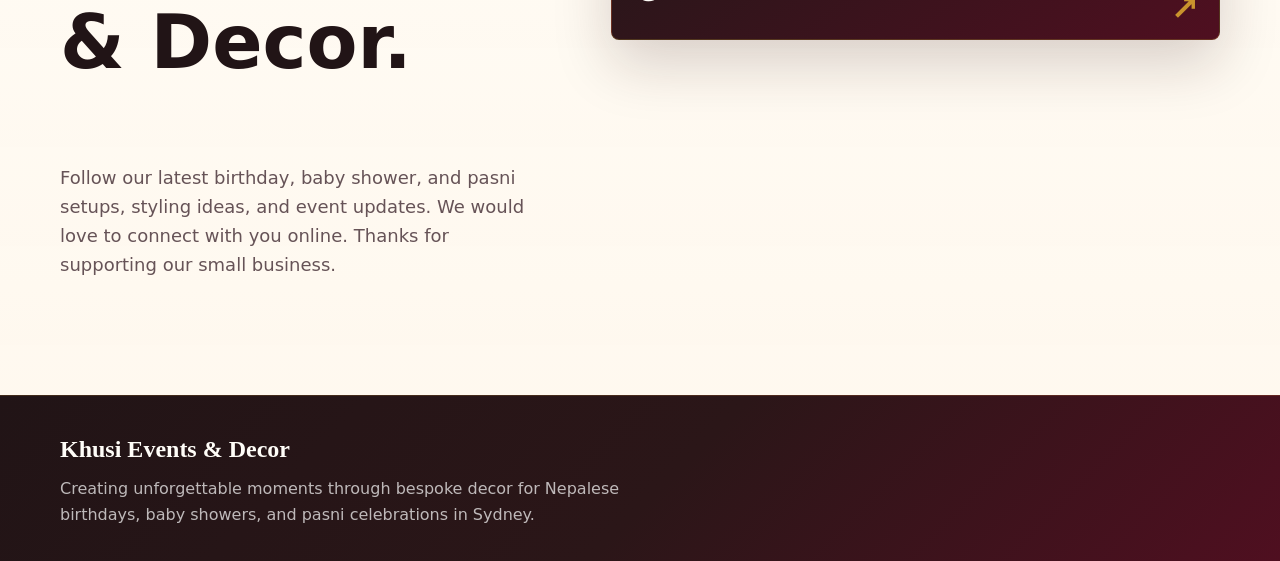
==== commit c9fa9f07: "Add files via upload" ====
--- a/index.html
+++ b/index.html
@@ -104,36 +104,6 @@
                 "name": "Pasni decoration packages"
               }
             ]
-          },
-          {
-            "@type": "FAQPage",
-            "@id": "https://www.khusi.com.au/#faq",
-            "mainEntity": [
-              {
-                "@type": "Question",
-                "name": "Do you decorate pasni ceremonies?",
-                "acceptedAnswer": {
-                  "@type": "Answer",
-                  "text": "Yes. Khusi Events & Decor styles pasni celebrations with backdrops, seating, plinths, florals, signage, and photo-ready cultural details."
-                }
-              },
-              {
-                "@type": "Question",
-                "name": "Do you offer birthday and baby shower packages?",
-                "acceptedAnswer": {
-                  "@type": "Answer",
-                  "text": "Yes. Khusi Bliss, Khusi Signature, and Khusi Luxe packages are available for birthdays, baby showers, and pasni celebrations."
-                }
-              },
-              {
-                "@type": "Question",
-                "name": "Can you set up at homes and venues?",
-                "acceptedAnswer": {
-                  "@type": "Answer",
-                  "text": "Yes. Khusi Events & Decor can decorate suitable Sydney homes, halls, restaurants, and event venues, with delivery quoted based on location."
-                }
-              }
-            ]
           }
         ]
       }
@@ -157,9 +127,9 @@
       <nav class="site-nav" aria-label="Primary navigation">
         <a href="./index.html#top" aria-current="page">Home</a>
         <a href="./packages.html">Packages</a>
-        <a href="#gallery">Gallery</a>
+        <a href="./gallery.html">Gallery</a>
         <a href="#socials">Socials</a>
-        <a href="#contact">Contact</a>
+        <a href="./contact.html">Contact</a>
       </nav>
     </header>
 
@@ -176,7 +146,7 @@
             crafted especially for Nepalese families.
           </p>
           <div class="hero-actions">
-            <a class="button primary" href="#contact">Book consultation</a>
+            <a class="button primary" href="./contact.html">Book consultation</a>
             <a class="button secondary" href="./packages.html">View packages</a>
           </div>
           <div class="hero-stats" aria-label="Khusi Events highlights">
@@ -222,58 +192,6 @@
         </div>
       </section>
 
-      <section class="gallery section-band" id="gallery" aria-labelledby="gallery-title">
-        <div class="section-inner">
-          <div class="section-heading">
-            <p class="section-kicker">Event decoration gallery</p>
-            <h2 id="gallery-title">Warm, colourful, photo-ready spaces</h2>
-            <p>
-              Explore the warm, colourful style Khusi Events &amp; Decor creates for birthday tables,
-              baby shower setups, pasni moments, and photo-ready celebration spaces.
-            </p>
-          </div>
-
-          <div class="gallery-grid">
-            <figure>
-              <img
-                src="https://images.unsplash.com/photo-1464366400600-7168b8af9bc3?auto=format&fit=crop&w=1000&q=80"
-                alt="Birthday decoration table setting with warm event styling"
-                loading="lazy"
-                decoding="async"
-              />
-              <figcaption>Birthday tables</figcaption>
-            </figure>
-            <figure>
-              <img
-                src="https://images.unsplash.com/photo-1527529482837-4698179dc6ce?auto=format&fit=crop&w=1000&q=80"
-                alt="Baby shower decoration setup with styled tables and warm lights"
-                loading="lazy"
-                decoding="async"
-              />
-              <figcaption>Baby shower setups</figcaption>
-            </figure>
-            <figure>
-              <img
-                src="https://images.unsplash.com/photo-1519671482749-fd09be7ccebf?auto=format&fit=crop&w=1000&q=80"
-                alt="Pasni celebration table styling with family event atmosphere"
-                loading="lazy"
-                decoding="async"
-              />
-              <figcaption>Pasni moments</figcaption>
-            </figure>
-            <figure>
-              <img
-                src="https://images.unsplash.com/photo-1478146896981-b80fe463b330?auto=format&fit=crop&w=1000&q=80"
-                alt="Sydney event venue with floral decoration and photo corner styling"
-                loading="lazy"
-                decoding="async"
-              />
-              <figcaption>Photo corners</figcaption>
-            </figure>
-          </div>
-        </div>
-      </section>
-
       <section class="section-inner hire" aria-labelledby="hire-title">
         <div class="hire-copy">
           <p class="section-kicker">Decor hire</p>
@@ -294,41 +212,6 @@
           <span>Table decor</span>
           <span>Lighting</span>
           <span>Baby shower props</span>
-        </div>
-      </section>
-
-      <section class="seo-section section-band" aria-labelledby="seo-title">
-        <div class="section-inner seo-grid">
-          <div>
-            <p class="section-kicker">Sydney event decoration</p>
-            <h2 id="seo-title">Birthday, baby shower, and pasni decorations for Nepalese families.</h2>
-            <p>
-              Khusi Events &amp; Decor creates warm, photo-ready setups for Sydney families who want
-              cultural detail, beautiful styling, and a calm setup experience. We decorate homes,
-              halls, restaurants, and community venues for birthdays, baby showers, and pasni ceremonies.
-            </p>
-            <div class="seo-tags" aria-label="Popular Khusi Events search topics">
-              <span>Birthday decorations Sydney</span>
-              <span>Baby shower decor Sydney</span>
-              <span>Pasni decoration Sydney</span>
-              <span>Nepalese event decor</span>
-            </div>
-          </div>
-
-          <div class="faq-list" aria-label="Frequently asked questions">
-            <details>
-              <summary>Do you decorate pasni ceremonies?</summary>
-              <p>Yes. We style pasni celebrations with backdrops, seating, plinths, florals, signage, and photo-ready cultural details.</p>
-            </details>
-            <details>
-              <summary>Do you offer birthday and baby shower packages?</summary>
-              <p>Yes. Khusi Bliss, Khusi Signature, and Khusi Luxe packages are available for birthdays, baby showers, and pasni celebrations.</p>
-            </details>
-            <details>
-              <summary>Can you set up at homes and venues?</summary>
-              <p>Yes. We can decorate suitable Sydney homes, halls, restaurants, and event venues, with delivery quoted based on location.</p>
-            </details>
-          </div>
         </div>
       </section>
 
@@ -360,92 +243,6 @@
         </div>
       </section>
 
-      <section class="contact" id="contact" aria-labelledby="contact-title">
-        <div class="section-inner contact-grid">
-          <div class="contact-copy">
-            <p class="section-kicker">Sydney event decoration quote</p>
-            <h2 id="contact-title">Request a birthday, baby shower, or pasni quote.</h2>
-            <p>
-              Planning a birthday, baby shower, or pasni in Sydney? Send your date, venue,
-              celebration type, guest count, and decoration ideas. Khusi Events &amp; Decor will reply
-              with availability, styling guidance, and a personalised quote.
-            </p>
-
-            <div class="contact-panel">
-              <a href="mailto:admin@khusi.com.au">admin@khusi.com.au</a>
-              <a href="tel:+61481509470">+61 481 509 470</a>
-              <span>Sydney, Australia</span>
-            </div>
-          </div>
-
-          <form class="quote-form" id="quote-form" method="post" action="/api/enquiry">
-            <label>
-              Name
-              <input name="name" type="text" autocomplete="name" required />
-            </label>
-            <label>
-              Email
-              <input name="email" type="email" autocomplete="email" required />
-            </label>
-            <label>
-              Phone
-              <input name="phone" type="tel" autocomplete="tel" />
-            </label>
-            <label>
-              Event type
-              <select name="eventType" required>
-                <option value="">Select one</option>
-                <option>Birthday</option>
-                <option>Baby shower</option>
-                <option>Pasni</option>
-              </select>
-            </label>
-            <label>
-              Preferred package
-              <select name="package">
-                <option value="">Select package</option>
-                <option>Khusi Bliss - $179</option>
-                <option>Khusi Signature - $289</option>
-                <option>Khusi Luxe - $529</option>
-                <option>Not sure yet</option>
-              </select>
-            </label>
-            <label>
-              Event date
-              <input name="date" type="date" />
-            </label>
-            <label>
-              Event time
-              <input name="time" type="time" />
-            </label>
-            <label>
-              Suburb or venue
-              <input name="location" type="text" autocomplete="address-level2" placeholder="Venue name or location" />
-            </label>
-            <label>
-              Guest count
-              <input name="guests" type="number" min="1" inputmode="numeric" placeholder="Approx. guests" />
-            </label>
-            <label>
-              Budget range
-              <select name="budget">
-                <option value="">Select budget range</option>
-                <option>$1,000 - $3,000</option>
-                <option>$3,000 - $5,000</option>
-                <option>$5,000 - $10,000</option>
-                <option>$10,000+</option>
-                <option>Flexible</option>
-              </select>
-            </label>
-            <label class="full">
-              Decoration requirements
-              <textarea name="notes" rows="5" placeholder="Describe your vision: colour scheme, style preferences, decorations needed, and anything special for the day."></textarea>
-            </label>
-            <button class="button primary full" type="submit">Send enquiry</button>
-            <p class="form-note" id="form-note" role="status"></p>
-          </form>
-        </div>
-      </section>
     </main>
 
     <footer class="site-footer">
--- a/styles.css
+++ b/styles.css
@@ -223,6 +223,7 @@
 .section-heading h2,
 .intro h2,
 .hire h2,
+.contact h1,
 .contact h2 {
   margin: 0;
   font-family: Georgia, "Times New Roman", serif;
@@ -405,6 +406,7 @@
 .section-heading h2,
 .hire h2,
 .socials h2,
+.contact h1,
 .contact h2 {
   font-size: clamp(38px, 5.8vw, 76px);
 }
@@ -981,6 +983,7 @@
   .section-heading h2,
   .hire h2,
   .socials h2,
+  .contact h1,
   .contact h2,
   .intro h2 {
     font-size: 36px;
@@ -1919,3 +1922,362 @@
     width: 100%;
   }
 }
+
+/* Premium boutique refresh */
+:root {
+  --ink: #211416;
+  --muted: #665357;
+  --paper: #fff8ef;
+  --white: #fffdf8;
+  --rose: #9d1838;
+  --rose-dark: #4f0f20;
+  --marigold: #c9932d;
+  --teal: #1d625d;
+  --sage: #eef0e4;
+  --line: rgba(79, 15, 32, 0.16);
+  --shadow: 0 28px 80px rgba(42, 18, 19, 0.16);
+}
+
+body {
+  background:
+    linear-gradient(180deg, rgba(255, 253, 248, 0.72), rgba(255, 248, 239, 0.96)),
+    linear-gradient(135deg, #fffdf8 0%, #fff8ef 54%, #f4eadf 100%);
+}
+
+.site-header {
+  min-height: 80px;
+  border-bottom: 1px solid rgba(255, 250, 244, 0.16);
+  background:
+    linear-gradient(180deg, rgba(33, 20, 22, 0.92), rgba(33, 20, 22, 0.56) 62%, rgba(33, 20, 22, 0));
+}
+
+.site-header.is-scrolled,
+.site-header.nav-active,
+.site-header.is-fixed-light {
+  color: var(--ink);
+  border-bottom: 1px solid rgba(79, 15, 32, 0.12);
+  background: rgba(255, 250, 244, 0.94);
+  box-shadow: 0 14px 40px rgba(42, 18, 19, 0.1);
+}
+
+.brand {
+  gap: 14px;
+}
+
+.brand-mark {
+  width: 50px;
+  height: 50px;
+  border: 1px solid rgba(201, 147, 45, 0.74);
+  box-shadow:
+    0 0 0 4px rgba(201, 147, 45, 0.08),
+    0 12px 28px rgba(42, 18, 19, 0.16);
+}
+
+.brand strong {
+  font-size: 24px;
+}
+
+.brand small,
+.site-nav,
+.eyebrow,
+.section-kicker,
+.button,
+.hero-stats strong,
+.service-card span,
+.quote-form label,
+.social-card span,
+.footer-links,
+.service-detail-card .section-kicker,
+.inclusion-grid span {
+  letter-spacing: 0;
+}
+
+.site-nav {
+  gap: clamp(20px, 3vw, 38px);
+  font-size: 13px;
+}
+
+.site-nav a {
+  padding: 10px 0;
+}
+
+.site-nav a::after {
+  bottom: 2px;
+  height: 1px;
+  background: linear-gradient(90deg, transparent, var(--marigold), transparent);
+}
+
+.hero {
+  min-height: clamp(680px, 92svh, 920px);
+  background: #2d1718;
+}
+
+.hero-bg {
+  filter: saturate(0.92) contrast(1.04);
+}
+
+.hero-overlay {
+  background:
+    linear-gradient(90deg, rgba(22, 12, 14, 0.88) 0%, rgba(48, 20, 21, 0.72) 42%, rgba(87, 21, 39, 0.46) 100%),
+    linear-gradient(180deg, rgba(22, 12, 14, 0.3), rgba(22, 12, 14, 0.84));
+}
+
+.hero-content {
+  padding-bottom: clamp(52px, 8vw, 86px);
+}
+
+.hero-logo {
+  border-color: rgba(201, 147, 45, 0.9);
+  box-shadow:
+    0 0 0 7px rgba(201, 147, 45, 0.12),
+    0 24px 58px rgba(0, 0, 0, 0.28);
+}
+
+.eyebrow,
+.section-kicker {
+  color: var(--marigold);
+  font-size: 13px;
+  font-weight: 900;
+}
+
+.hero h1,
+.section-heading h2,
+.intro h2,
+.hire h2,
+.socials h2,
+.contact h1,
+.contact h2,
+.service-page-hero h1,
+.service-detail-card h2,
+.service-cta h2,
+.seo-grid h2 {
+  color: inherit;
+  text-wrap: balance;
+}
+
+.hero h1 {
+  text-shadow: 0 22px 54px rgba(0, 0, 0, 0.28);
+}
+
+.hero-copy {
+  max-width: 760px;
+  color: rgba(255, 253, 248, 0.9);
+  text-shadow: 0 12px 30px rgba(0, 0, 0, 0.3);
+}
+
+.button {
+  min-height: 52px;
+  padding: 14px 24px;
+  border-radius: 8px;
+  box-shadow: 0 14px 28px rgba(42, 18, 19, 0.12);
+}
+
+.button.primary {
+  border-color: rgba(201, 147, 45, 0.3);
+  background: linear-gradient(180deg, #a71c3d, #781226);
+}
+
+.button.primary:hover,
+.button.primary:focus-visible {
+  background: linear-gradient(180deg, #81142a, #4f0f20);
+}
+
+.button.secondary {
+  color: var(--white);
+  border-color: rgba(255, 253, 248, 0.62);
+  background: rgba(255, 253, 248, 0.1);
+}
+
+.button.secondary.light {
+  color: var(--ink);
+  border-color: rgba(201, 147, 45, 0.38);
+  background: var(--white);
+}
+
+.hero-stats {
+  border-color: rgba(201, 147, 45, 0.38);
+  background: rgba(255, 253, 248, 0.12);
+  box-shadow: 0 20px 54px rgba(0, 0, 0, 0.18);
+}
+
+.hero-stats div {
+  background: rgba(33, 20, 22, 0.42);
+}
+
+.section-band {
+  background:
+    linear-gradient(180deg, rgba(255, 253, 248, 0.98), rgba(255, 248, 239, 0.94));
+}
+
+.process,
+.gallery,
+.socials,
+.contact,
+.service-inclusions {
+  border-color: rgba(79, 15, 32, 0.12);
+}
+
+.process-list article,
+.service-card,
+.service-detail-card,
+.quote-form,
+.faq-list details {
+  border-color: rgba(79, 15, 32, 0.13);
+  background:
+    linear-gradient(180deg, rgba(255, 253, 248, 0.98), rgba(255, 250, 244, 0.98));
+  box-shadow:
+    0 1px 0 rgba(255, 255, 255, 0.72) inset,
+    0 20px 56px rgba(42, 18, 19, 0.08);
+}
+
+.process-list article,
+.service-detail-card,
+.quote-form {
+  position: relative;
+}
+
+.process-list article::before,
+.service-detail-card::before,
+.quote-form::before {
+  position: absolute;
+  inset: 0 0 auto;
+  height: 3px;
+  content: "";
+  background: linear-gradient(90deg, transparent, rgba(201, 147, 45, 0.9), transparent);
+}
+
+.process-list span {
+  border-color: rgba(201, 147, 45, 0.44);
+  color: var(--rose-dark);
+  background: rgba(201, 147, 45, 0.1);
+}
+
+.service-card img,
+.gallery-grid img,
+.service-detail-card img {
+  filter: saturate(0.94) contrast(1.02);
+}
+
+.service-card span,
+.package-note {
+  color: var(--rose);
+}
+
+.service-note,
+.inclusion-grid span,
+.hire-tags span {
+  border-color: rgba(201, 147, 45, 0.28);
+  background: rgba(255, 253, 248, 0.78);
+  box-shadow: 0 12px 30px rgba(42, 18, 19, 0.05);
+}
+
+.gallery-grid figure {
+  border: 1px solid rgba(201, 147, 45, 0.24);
+  box-shadow: 0 18px 48px rgba(42, 18, 19, 0.1);
+}
+
+.gallery-grid figcaption {
+  border: 1px solid rgba(201, 147, 45, 0.3);
+  background: rgba(33, 20, 22, 0.78);
+  backdrop-filter: blur(10px);
+}
+
+.social-card {
+  border-color: rgba(201, 147, 45, 0.26);
+  background:
+    linear-gradient(145deg, #251719 0%, #4f0f20 100%);
+  box-shadow: 0 24px 58px rgba(42, 18, 19, 0.18);
+}
+
+.social-card::after {
+  color: var(--marigold);
+}
+
+.contact {
+  background:
+    linear-gradient(90deg, rgba(255, 248, 239, 0.98), rgba(255, 253, 248, 0.98));
+}
+
+.contact-panel {
+  border-left-color: var(--marigold);
+  background: rgba(255, 253, 248, 0.72);
+  box-shadow: 0 14px 40px rgba(42, 18, 19, 0.06);
+}
+
+.quote-form {
+  overflow: hidden;
+}
+
+.quote-form input,
+.quote-form select,
+.quote-form textarea {
+  border-color: rgba(79, 15, 32, 0.16);
+  background: rgba(255, 248, 239, 0.76);
+  box-shadow: 0 1px 0 rgba(255, 255, 255, 0.76) inset;
+}
+
+.quote-form input:focus,
+.quote-form select:focus,
+.quote-form textarea:focus {
+  border-color: var(--marigold);
+  box-shadow:
+    0 0 0 4px rgba(201, 147, 45, 0.14),
+    0 1px 0 rgba(255, 255, 255, 0.76) inset;
+}
+
+.service-page-hero {
+  background:
+    linear-gradient(90deg, rgba(22, 12, 14, 0.9), rgba(79, 15, 32, 0.76)),
+    linear-gradient(180deg, rgba(33, 20, 22, 0.16), rgba(33, 20, 22, 0.56)),
+    url("https://images.unsplash.com/photo-1511795409834-ef04bbd61622?auto=format&fit=crop&w=2200&q=82") center / cover;
+}
+
+.service-details {
+  gap: 28px;
+}
+
+.service-detail-card {
+  isolation: isolate;
+}
+
+.service-detail-card img.package-visual {
+  background:
+    linear-gradient(145deg, #4f0f20, #74152d);
+}
+
+.service-cta {
+  background:
+    linear-gradient(135deg, #211416, #4f0f20 68%, #6d1830);
+}
+
+.site-footer {
+  border-top: 1px solid rgba(201, 147, 45, 0.18);
+  background:
+    linear-gradient(135deg, #211416, #2b1618 52%, #4f0f20);
+}
+
+@media (max-width: 760px) {
+  .site-header {
+    min-height: 74px;
+  }
+
+  .site-nav {
+    background:
+      linear-gradient(180deg, rgba(255, 253, 248, 0.98), rgba(255, 248, 239, 0.98));
+  }
+
+  .hero {
+    min-height: 88svh;
+  }
+
+  .hero-logo {
+    width: 82px;
+    height: 82px;
+  }
+
+  .process-list article::before,
+  .service-detail-card::before,
+  .quote-form::before {
+    height: 2px;
+  }
+}
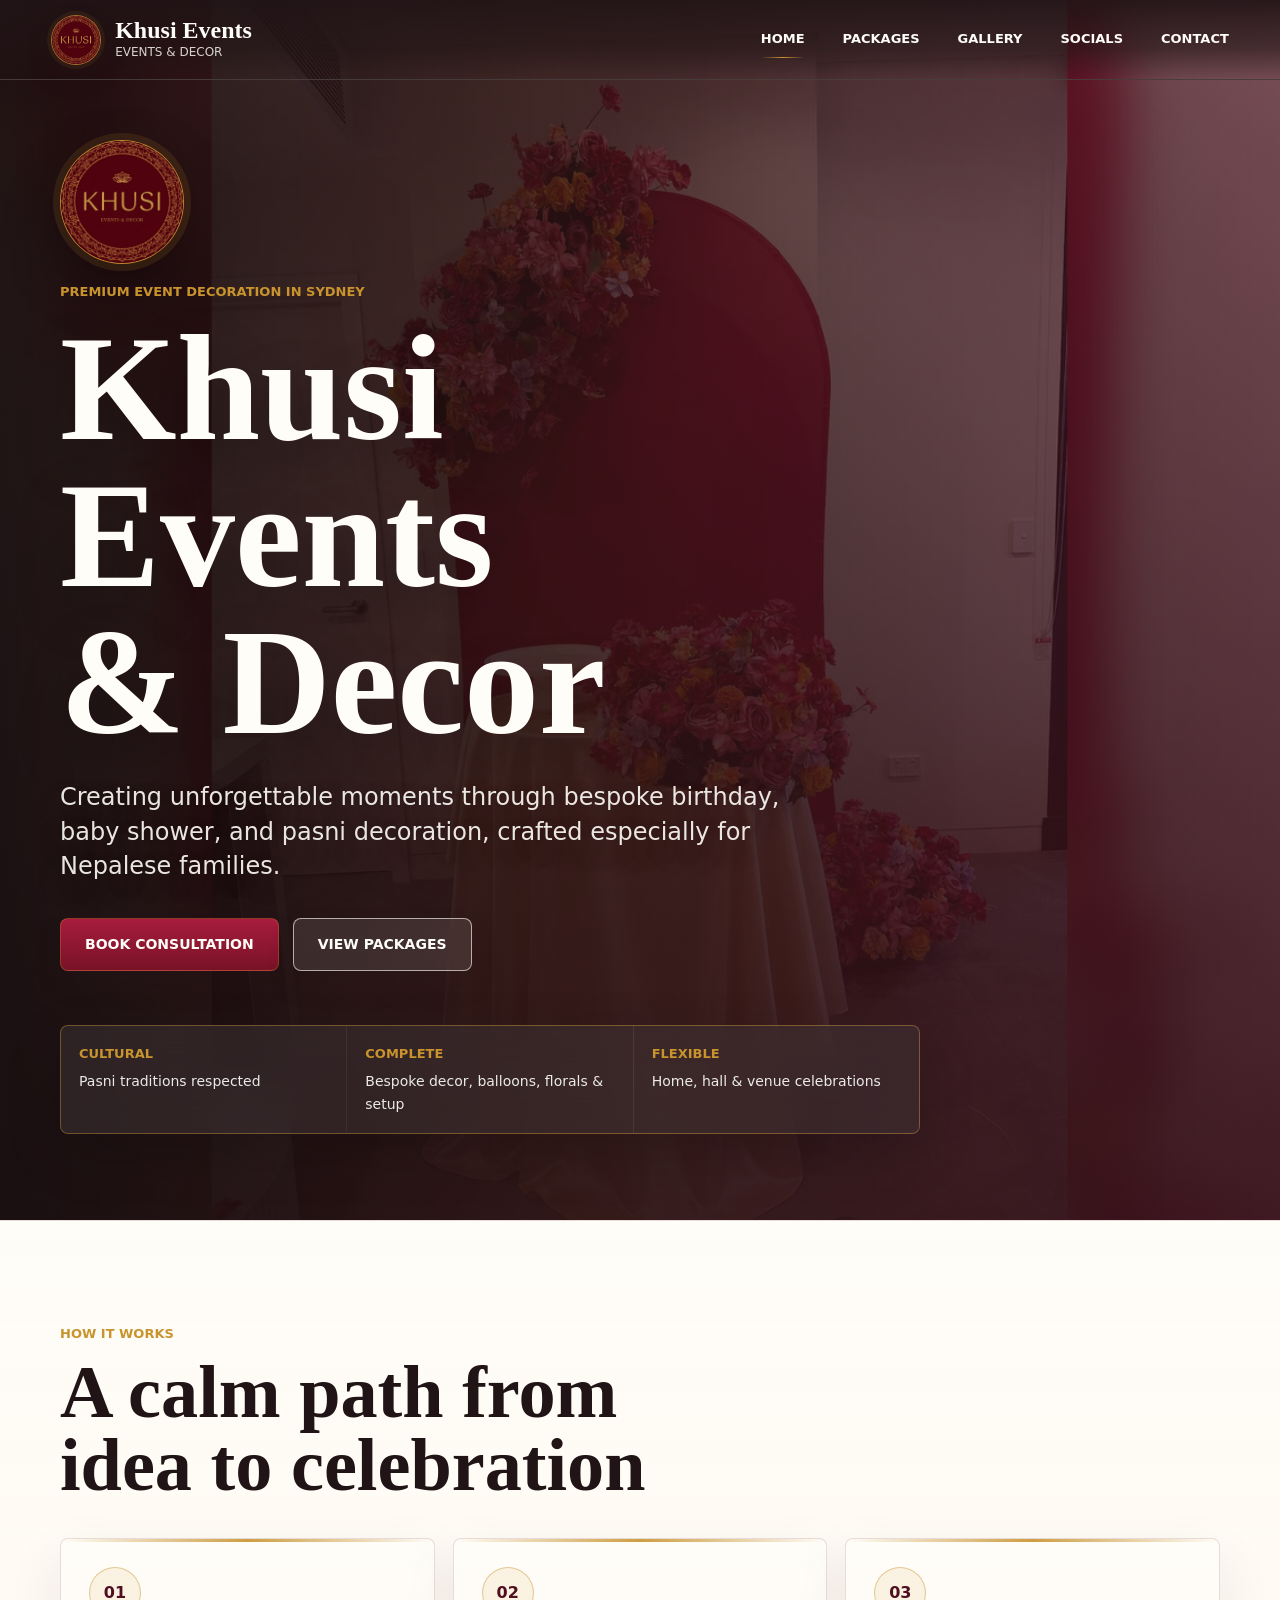
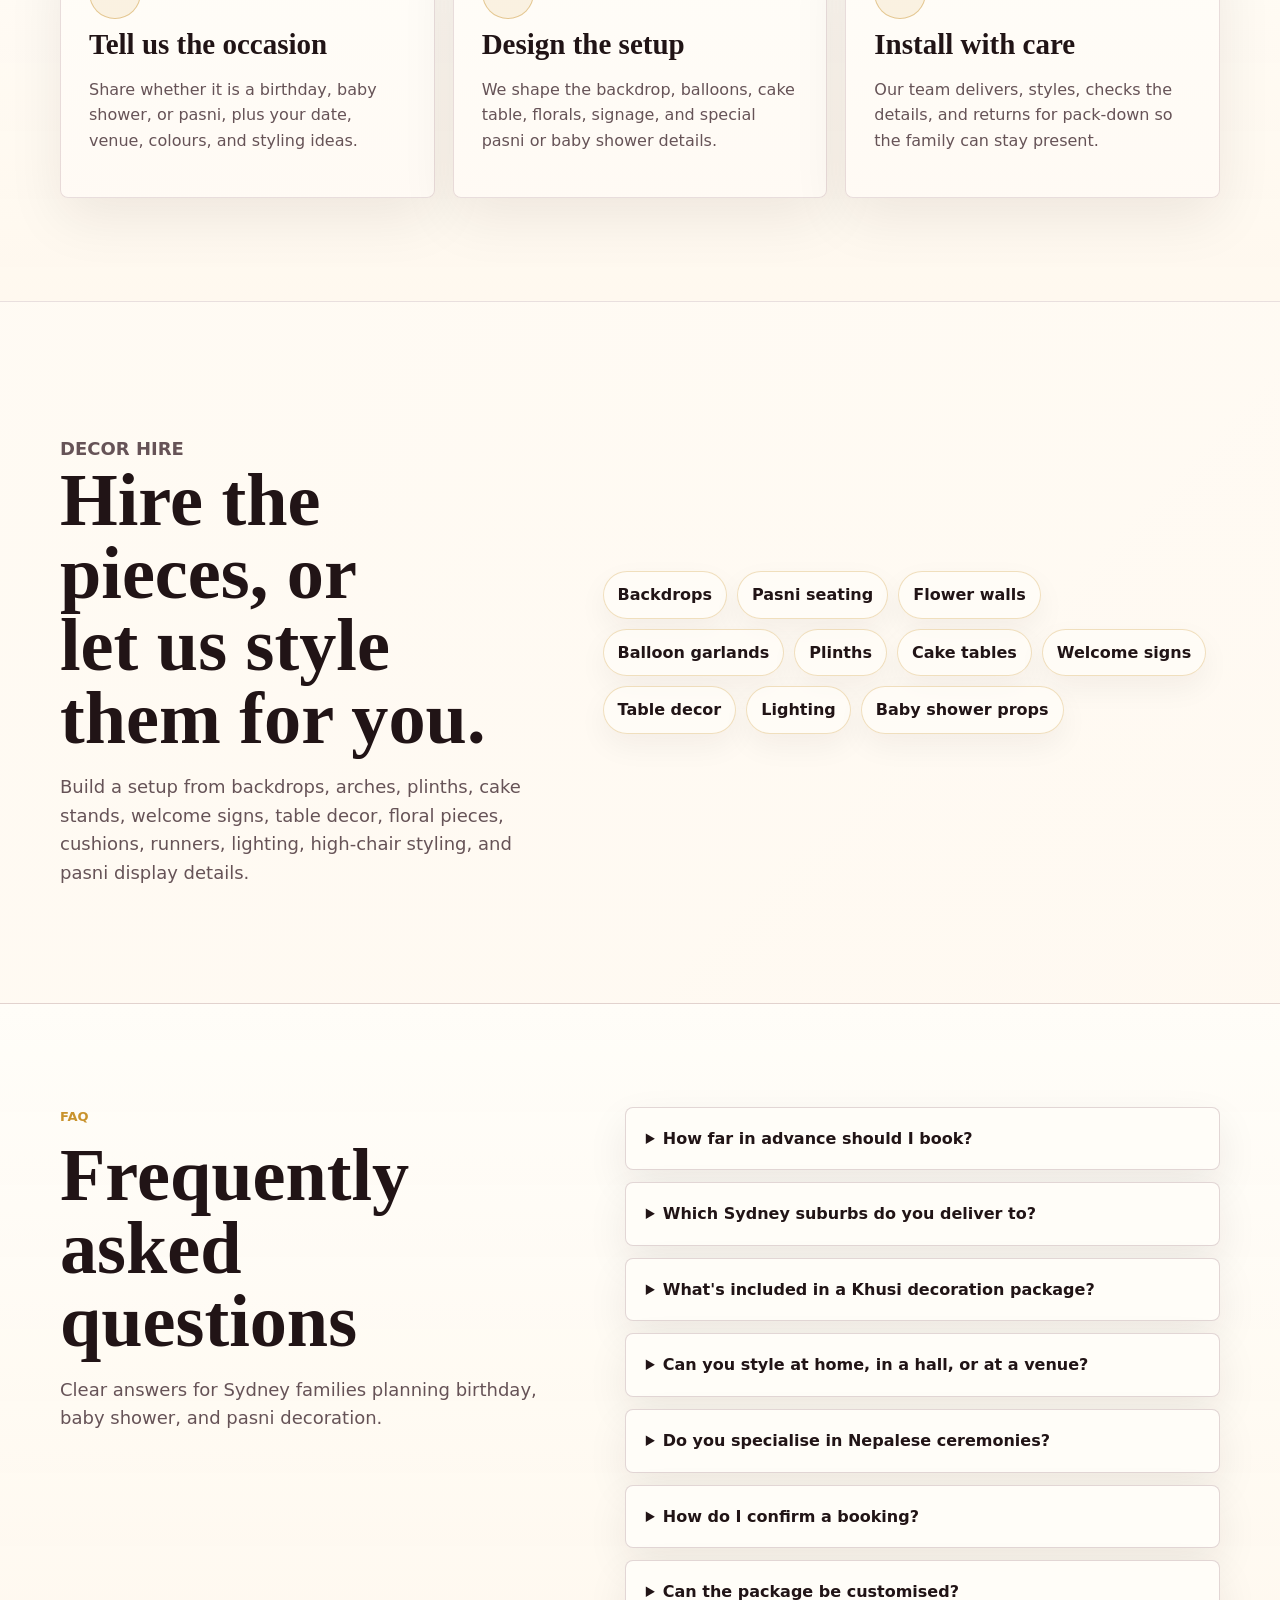
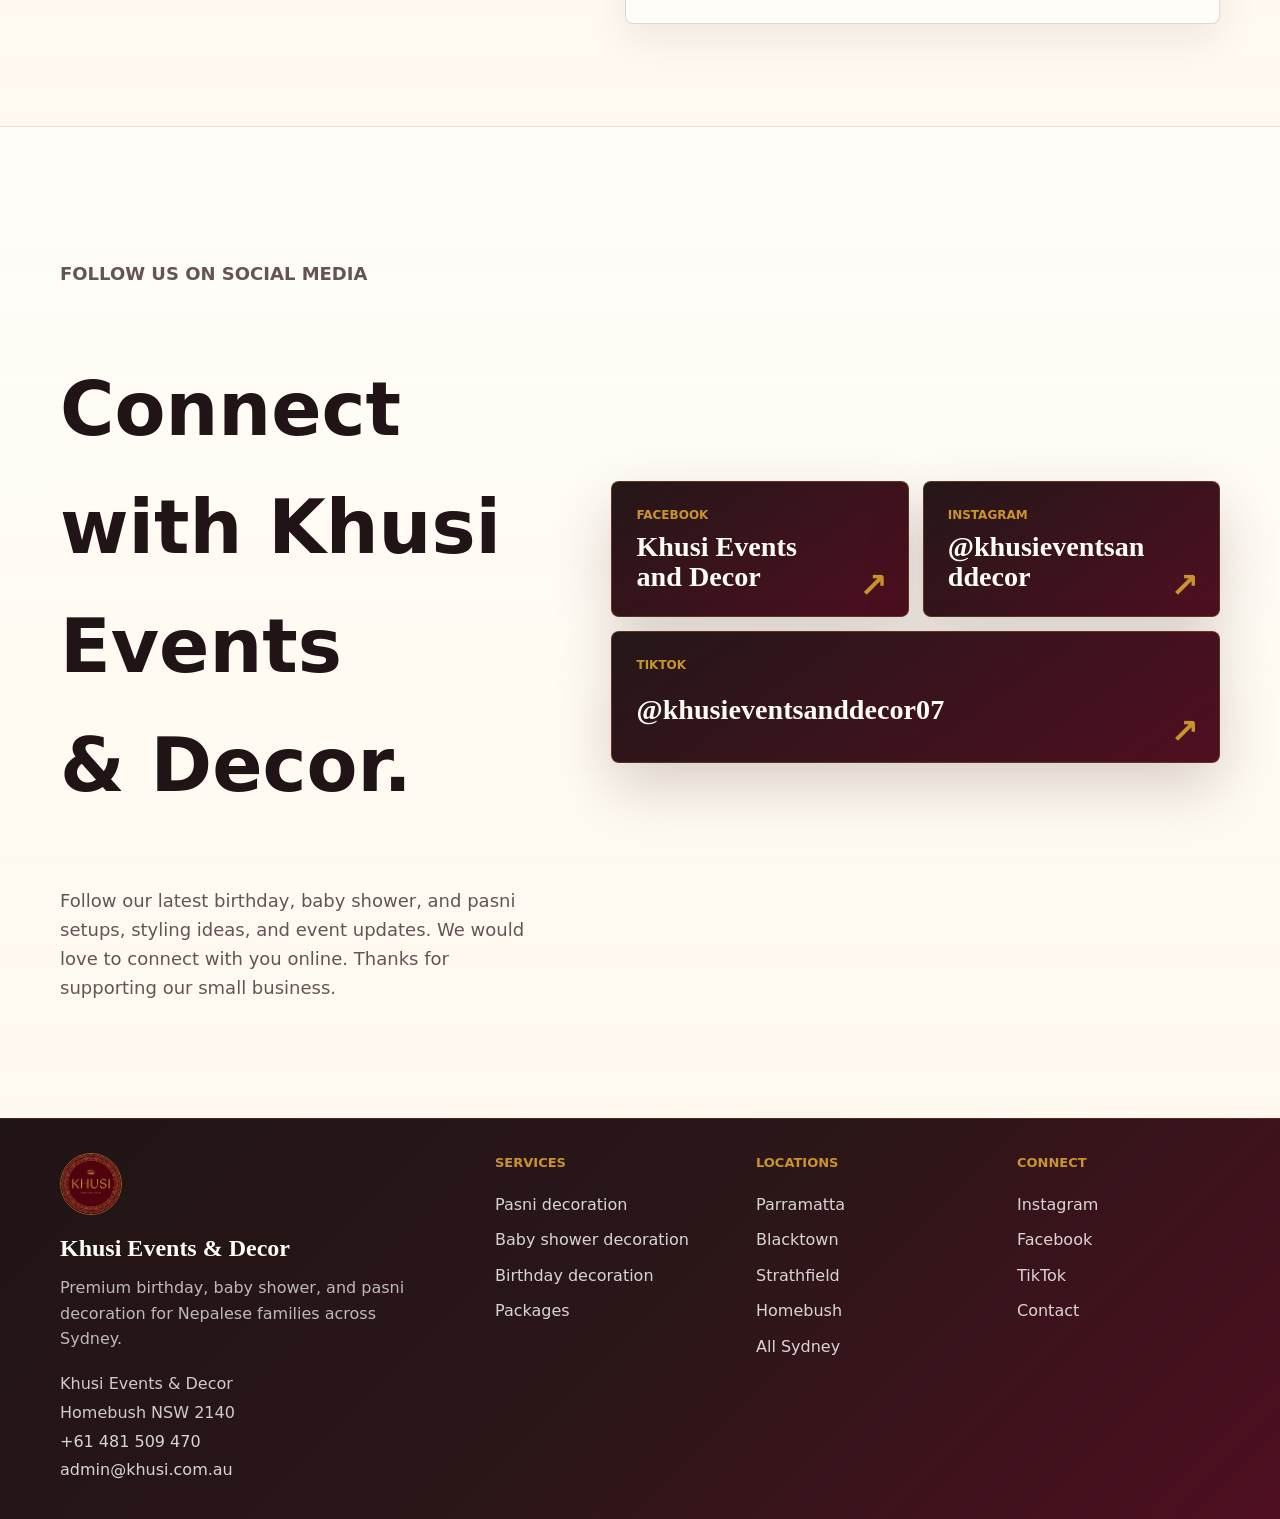
==== commit c6b85145: "Add files via upload" ====
--- a/index.html
+++ b/index.html
@@ -17,7 +17,9 @@
     />
     <meta property="og:type" content="website" />
     <meta property="og:url" content="https://www.khusi.com.au/" />
-    <meta property="og:image" content="https://www.khusi.com.au/assets/khusi-logo.png" />
+    <meta property="og:image" content="https://www.khusi.com.au/assets/khusi-events-social-card.jpg" />
+    <meta property="og:image:width" content="1200" />
+    <meta property="og:image:height" content="630" />
     <meta property="og:site_name" content="Khusi Events &amp; Decor" />
     <meta property="og:locale" content="en_AU" />
     <meta name="twitter:card" content="summary_large_image" />
@@ -26,87 +28,177 @@
       name="twitter:description"
       content="Birthday, baby shower, and pasni styling with a Nepali heart in Sydney."
     />
-    <meta name="twitter:image" content="https://www.khusi.com.au/assets/khusi-logo.png" />
+    <meta name="twitter:image" content="https://www.khusi.com.au/assets/khusi-events-social-card.jpg" />
     <meta name="theme-color" content="#8f1d35" />
     <meta name="author" content="Khusi Events &amp; Decor" />
     <meta name="geo.region" content="AU-NSW" />
     <meta name="geo.placename" content="Sydney" />
     <link rel="icon" type="image/png" href="./assets/khusi-logo.png" />
-    <link rel="preconnect" href="https://images.unsplash.com" />
+    <link rel="preload" as="image" href="./assets/pasni-decoration-sydney-marigold-backdrop-1920.webp" imagesrcset="./assets/pasni-decoration-sydney-marigold-backdrop-960.webp 960w, ./assets/pasni-decoration-sydney-marigold-backdrop-1920.webp 1920w" imagesizes="100vw" />
     <link rel="stylesheet" href="./styles.css" />
     <script type="application/ld+json">
-      {
-        "@context": "https://schema.org",
-        "@graph": [
-          {
-            "@type": "WebSite",
-            "@id": "https://www.khusi.com.au/#website",
-            "url": "https://www.khusi.com.au/",
-            "name": "Khusi Events & Decor",
-            "inLanguage": "en-AU"
-          },
-          {
-            "@type": "LocalBusiness",
-            "@id": "https://www.khusi.com.au/#business",
-            "name": "Khusi Events & Decor",
-            "url": "https://www.khusi.com.au/",
-            "logo": "https://www.khusi.com.au/assets/khusi-logo.png",
-            "image": "https://www.khusi.com.au/assets/khusi-logo.png",
-            "description": "Sydney event decoration business styling birthdays, baby showers, and pasni celebrations for Nepalese families.",
-            "telephone": "+61481509470",
-            "email": "admin@khusi.com.au",
-            "priceRange": "$179-$529",
-            "address": {
-              "@type": "PostalAddress",
-              "addressLocality": "Sydney",
-              "addressRegion": "NSW",
-              "addressCountry": "AU"
+{
+      "@context": "https://schema.org",
+      "@graph": [
+            {
+                  "@type": "WebSite",
+                  "@id": "https://www.khusi.com.au/#website",
+                  "url": "https://www.khusi.com.au/",
+                  "name": "Khusi Events & Decor",
+                  "inLanguage": "en-AU"
             },
-            "areaServed": [
-              {
-                "@type": "City",
-                "name": "Sydney"
-              },
-              {
-                "@type": "AdministrativeArea",
-                "name": "New South Wales"
-              }
-            ],
-            "sameAs": [
-              "https://www.facebook.com/people/Khusi-Events-and-Decor/61587530312788/",
-              "https://www.instagram.com/khusieventsanddecor/",
-              "https://www.tiktok.com/@khusieventsanddecor07"
-            ],
-            "contactPoint": {
-              "@type": "ContactPoint",
-              "telephone": "+61481509470",
-              "email": "admin@khusi.com.au",
-              "contactType": "customer enquiries",
-              "areaServed": "AU"
+            {
+                  "@type": "LocalBusiness",
+                  "@id": "https://www.khusi.com.au/#business",
+                  "name": "Khusi Events & Decor",
+                  "url": "https://www.khusi.com.au/",
+                  "logo": "https://www.khusi.com.au/assets/khusi-logo.png",
+                  "image": "https://www.khusi.com.au/assets/khusi-events-social-card.jpg",
+                  "description": "Sydney event decoration business styling birthdays, baby showers, and pasni celebrations for Nepalese families.",
+                  "telephone": "+61481509470",
+                  "email": "admin@khusi.com.au",
+                  "priceRange": "$179-$529",
+                  "address": {
+                        "@type": "PostalAddress",
+                        "streetAddress": "Homebush",
+                        "addressLocality": "Homebush",
+                        "addressRegion": "NSW",
+                        "postalCode": "2140",
+                        "addressCountry": "AU"
+                  },
+                  "openingHoursSpecification": [
+                        {
+                              "@type": "OpeningHoursSpecification",
+                              "dayOfWeek": [
+                                    "Monday",
+                                    "Tuesday",
+                                    "Wednesday",
+                                    "Thursday",
+                                    "Friday",
+                                    "Saturday",
+                                    "Sunday"
+                              ],
+                              "opens": "09:00",
+                              "closes": "20:00"
+                        }
+                  ],
+                  "founder": {
+                        "@type": "Person",
+                        "name": "Ajit Shrestha"
+                  },
+                  "areaServed": [
+                        {
+                              "@type": "City",
+                              "name": "Sydney"
+                        },
+                        {
+                              "@type": "AdministrativeArea",
+                              "name": "New South Wales"
+                        }
+                  ],
+                  "sameAs": [
+                        "https://www.facebook.com/people/Khusi-Events-and-Decor/61587530312788/",
+                        "https://www.instagram.com/khusieventsanddecor/",
+                        "https://www.tiktok.com/@khusieventsanddecor07"
+                  ],
+                  "contactPoint": {
+                        "@type": "ContactPoint",
+                        "telephone": "+61481509470",
+                        "email": "admin@khusi.com.au",
+                        "contactType": "customer enquiries",
+                        "areaServed": "AU"
+                  },
+                  "knowsAbout": [
+                        "Pasni decoration Sydney",
+                        "Birthday decorations Sydney",
+                        "Baby shower decor Sydney",
+                        "Nepalese event decoration"
+                  ],
+                  "makesOffer": [
+                        {
+                              "@type": "Offer",
+                              "name": "Birthday decoration packages",
+                              "price": "179",
+                              "priceCurrency": "AUD"
+                        },
+                        {
+                              "@type": "Offer",
+                              "name": "Baby shower decoration packages",
+                              "price": "179",
+                              "priceCurrency": "AUD"
+                        },
+                        {
+                              "@type": "Offer",
+                              "name": "Pasni decoration packages",
+                              "price": "179",
+                              "priceCurrency": "AUD"
+                        }
+                  ]
             },
-            "knowsAbout": [
-              "Pasni decoration Sydney",
-              "Birthday decorations Sydney",
-              "Baby shower decor Sydney",
-              "Nepalese event decoration"
-            ],
-            "makesOffer": [
-              {
-                "@type": "Offer",
-                "name": "Birthday decoration packages"
-              },
-              {
-                "@type": "Offer",
-                "name": "Baby shower decoration packages"
-              },
-              {
-                "@type": "Offer",
-                "name": "Pasni decoration packages"
-              }
-            ]
-          }
-        ]
-      }
+            {
+                  "@type": "FAQPage",
+                  "@id": "https://www.khusi.com.au/#faq",
+                  "mainEntity": [
+                        {
+                              "@type": "Question",
+                              "name": "How far in advance should I book?",
+                              "acceptedAnswer": {
+                                    "@type": "Answer",
+                                    "text": "We recommend booking 4–6 weeks ahead for weekend dates, especially during pasni and birthday peak months. We do our best to accommodate shorter notice — message us with your date and we will confirm availability."
+                              }
+                        },
+                        {
+                              "@type": "Question",
+                              "name": "Which Sydney suburbs do you deliver to?",
+                              "acceptedAnswer": {
+                                    "@type": "Answer",
+                                    "text": "We deliver across Greater Sydney including Parramatta, Blacktown, Strathfield, Homebush, Rockdale, Liverpool, and surrounding areas. Delivery is quoted separately based on venue location and setup complexity."
+                              }
+                        },
+                        {
+                              "@type": "Question",
+                              "name": "What's included in a Khusi decoration package?",
+                              "acceptedAnswer": {
+                                    "@type": "Answer",
+                                    "text": "Every package includes the styled backdrop, decor elements listed in that tier, full on-site setup, and pack-down after the event. Delivery is quoted separately. Customisations (extra florals, signage, colour swaps) can be added on request."
+                              }
+                        },
+                        {
+                              "@type": "Question",
+                              "name": "Can you style at home, in a hall, or at a venue?",
+                              "acceptedAnswer": {
+                                    "@type": "Answer",
+                                    "text": "Yes — we style at private homes, community halls, and licensed venues. Please share venue access details (parking, lift, setup window) when booking."
+                              }
+                        },
+                        {
+                              "@type": "Question",
+                              "name": "Do you specialise in Nepalese ceremonies?",
+                              "acceptedAnswer": {
+                                    "@type": "Answer",
+                                    "text": "Yes. Khusi was built around Nepalese family celebrations — pasni (rice-feeding), chudakarma, baby showers, and milestone birthdays — with cultural details respected throughout."
+                              }
+                        },
+                        {
+                              "@type": "Question",
+                              "name": "How do I confirm a booking?",
+                              "acceptedAnswer": {
+                                    "@type": "Answer",
+                                    "text": "After your free consultation, a 30% deposit secures your date. The balance is due one week before the event."
+                              }
+                        },
+                        {
+                              "@type": "Question",
+                              "name": "Can the package be customised?",
+                              "acceptedAnswer": {
+                                    "@type": "Answer",
+                                    "text": "Yes — colour palette, signage text, floral choices, plinth count, and add-ons (candles, cake stand, welcome board) are all customisable. Send your ideas with the enquiry form."
+                              }
+                        }
+                  ]
+            }
+      ]
+}
     </script>
   </head>
   <body>
@@ -135,7 +227,11 @@
 
     <main id="top">
       <section class="hero" aria-labelledby="hero-title">
-        <div class="hero-bg" role="img" aria-label="Elegant celebration table with warm lights"></div>
+        <picture class="hero-bg hero-picture">
+          <source type="image/webp" srcset="./assets/pasni-decoration-sydney-marigold-backdrop-960.webp 960w, ./assets/pasni-decoration-sydney-marigold-backdrop-1920.webp 1920w" sizes="100vw" />
+          <source type="image/jpeg" srcset="./assets/pasni-decoration-sydney-marigold-backdrop-960.jpg 960w, ./assets/pasni-decoration-sydney-marigold-backdrop-1920.jpg 1920w" sizes="100vw" />
+          <img src="./assets/pasni-decoration-sydney-marigold-backdrop-1920.jpg" alt="Khusi Events pasni decoration setup with marigold backdrop in Sydney" />
+        </picture>
         <div class="hero-overlay"></div>
         <div class="hero-content">
           <img class="hero-logo" src="./assets/khusi-logo.png" alt="Khusi Events and Decor logo" />
@@ -176,7 +272,7 @@
             <article>
               <span>01</span>
               <h3>Tell us the occasion</h3>
-              <p>Share whether it is a birthday, baby shower, or pasni, plus your date, venue, guest count, and colours.</p>
+              <p>Share whether it is a birthday, baby shower, or pasni, plus your date, venue, colours, and styling ideas.</p>
             </article>
             <article>
               <span>02</span>
@@ -212,6 +308,47 @@
           <span>Table decor</span>
           <span>Lighting</span>
           <span>Baby shower props</span>
+        </div>
+      </section>
+
+
+      <section class="faq-section section-band" id="faq" aria-labelledby="faq-title">
+        <div class="section-inner faq-layout">
+          <div class="section-heading compact">
+            <p class="section-kicker">FAQ</p>
+            <h2 id="faq-title">Frequently asked questions</h2>
+            <p>Clear answers for Sydney families planning birthday, baby shower, and pasni decoration.</p>
+          </div>
+          <div class="faq-list">
+            <details>
+              <summary>How far in advance should I book?</summary>
+              <p>We recommend booking 4–6 weeks ahead for weekend dates, especially during pasni and birthday peak months. We do our best to accommodate shorter notice — message us with your date and we will confirm availability.</p>
+            </details>
+            <details>
+              <summary>Which Sydney suburbs do you deliver to?</summary>
+              <p>We deliver across Greater Sydney including Parramatta, Blacktown, Strathfield, Homebush, Rockdale, Liverpool, and surrounding areas. Delivery is quoted separately based on venue location and setup complexity.</p>
+            </details>
+            <details>
+              <summary>What's included in a Khusi decoration package?</summary>
+              <p>Every package includes the styled backdrop, decor elements listed in that tier, full on-site setup, and pack-down after the event. Delivery is quoted separately. Customisations (extra florals, signage, colour swaps) can be added on request.</p>
+            </details>
+            <details>
+              <summary>Can you style at home, in a hall, or at a venue?</summary>
+              <p>Yes — we style at private homes, community halls, and licensed venues. Please share venue access details (parking, lift, setup window) when booking.</p>
+            </details>
+            <details>
+              <summary>Do you specialise in Nepalese ceremonies?</summary>
+              <p>Yes. Khusi was built around Nepalese family celebrations — pasni (rice-feeding), chudakarma, baby showers, and milestone birthdays — with cultural details respected throughout.</p>
+            </details>
+            <details>
+              <summary>How do I confirm a booking?</summary>
+              <p>After your free consultation, a 30% deposit secures your date. The balance is due one week before the event.</p>
+            </details>
+            <details>
+              <summary>Can the package be customised?</summary>
+              <p>Yes — colour palette, signage text, floral choices, plinth count, and add-ons (candles, cake stand, welcome board) are all customisable. Send your ideas with the enquiry form.</p>
+            </details>
+          </div>
         </div>
       </section>
 
@@ -246,11 +383,40 @@
     </main>
 
     <footer class="site-footer">
-      <div class="section-inner footer-grid">
-        <div>
+      <div class="section-inner expanded-footer">
+        <div class="footer-brand">
+          <img src="./assets/khusi-logo.png" alt="" />
           <strong>Khusi Events &amp; Decor</strong>
-          <p>Creating unforgettable moments through bespoke decor for Nepalese birthdays, baby showers, and pasni celebrations in Sydney.</p>
-        </div>
+          <p>Premium birthday, baby shower, and pasni decoration for Nepalese families across Sydney.</p>
+          <address>
+            Khusi Events &amp; Decor<br />
+            Homebush NSW 2140<br />
+            <a href="tel:+61481509470">+61 481 509 470</a><br />
+            <a href="mailto:admin@khusi.com.au">admin@khusi.com.au</a>
+          </address>
+        </div>
+        <nav class="footer-column" aria-label="Footer services">
+          <h2>Services</h2>
+          <a href="./pasni-decoration-sydney.html">Pasni decoration</a>
+          <a href="./baby-shower-decoration-sydney.html">Baby shower decoration</a>
+          <a href="./birthday-decoration-sydney.html">Birthday decoration</a>
+          <a href="./packages.html">Packages</a>
+        </nav>
+        <nav class="footer-column" aria-label="Footer locations">
+          <h2>Locations</h2>
+          <a href="./pasni-decoration-parramatta.html">Parramatta</a>
+          <a href="./pasni-decoration-blacktown.html">Blacktown</a>
+          <a href="./pasni-decoration-strathfield.html">Strathfield</a>
+          <a href="./pasni-decoration-homebush.html">Homebush</a>
+          <a href="./pasni-decoration-sydney.html">All Sydney</a>
+        </nav>
+        <nav class="footer-column" aria-label="Footer connect">
+          <h2>Connect</h2>
+          <a href="https://www.instagram.com/khusieventsanddecor/" target="_blank" rel="noreferrer">Instagram</a>
+          <a href="https://www.facebook.com/people/Khusi-Events-and-Decor/61587530312788/" target="_blank" rel="noreferrer">Facebook</a>
+          <a href="https://www.tiktok.com/@khusieventsanddecor07" target="_blank" rel="noreferrer">TikTok</a>
+          <a href="./contact.html">Contact</a>
+        </nav>
       </div>
     </footer>
 
--- a/styles.css
+++ b/styles.css
@@ -189,7 +189,7 @@
 }
 
 .hero-bg {
-  background-image: url("https://images.unsplash.com/photo-1511795409834-ef04bbd61622?auto=format&fit=crop&w=2200&q=82");
+  background-image: url("./assets/pasni-decoration-sydney-marigold-backdrop-1920.jpg");
   background-position: center;
   background-size: cover;
   transform: scale(1.02);
@@ -563,6 +563,22 @@
   gap: 18px;
 }
 
+.gallery-tile {
+  display: block;
+  min-height: 0;
+  color: inherit;
+}
+
+.gallery-tile figure {
+  height: 100%;
+}
+
+.gallery-tile:focus-visible {
+  outline: 3px solid var(--marigold);
+  outline-offset: 4px;
+  border-radius: var(--radius);
+}
+
 .gallery-grid figure {
   position: relative;
   min-height: 0;
@@ -596,6 +612,88 @@
   color: var(--white);
   background: rgba(26, 14, 17, 0.72);
   font-weight: 800;
+}
+
+.launch-event-gallery {
+  margin-top: clamp(42px, 7vw, 78px);
+  padding-top: clamp(34px, 5vw, 58px);
+  border-top: 1px solid var(--line);
+}
+
+.launch-event-heading {
+  max-width: 780px;
+  margin-bottom: 24px;
+}
+
+.launch-event-heading h2,
+.launch-event-heading h3 {
+  margin: 0;
+  font-family: Georgia, "Times New Roman", serif;
+  font-size: clamp(34px, 5vw, 62px);
+  line-height: 1;
+  letter-spacing: 0;
+}
+
+.launch-media-grid {
+  display: grid;
+  grid-template-columns: repeat(4, minmax(0, 1fr));
+  grid-auto-rows: 260px;
+  gap: 18px;
+}
+
+.launch-media-card {
+  position: relative;
+  min-height: 0;
+  margin: 0;
+  overflow: hidden;
+  border-radius: var(--radius);
+  border: 1px solid rgba(201, 147, 45, 0.24);
+  background: var(--rose-dark);
+  box-shadow: 0 18px 48px rgba(42, 18, 19, 0.1);
+}
+
+.launch-media-card-large {
+  grid-column: span 2;
+  grid-row: span 2;
+}
+
+.launch-media-card img,
+.launch-media-card video {
+  width: 100%;
+  height: 100%;
+  display: block;
+  object-fit: cover;
+}
+
+.launch-media-card img {
+  filter: saturate(0.94) contrast(1.02);
+  transition: transform 320ms ease;
+}
+
+.launch-media-card:hover img {
+  transform: scale(1.04);
+}
+
+.launch-media-video {
+  background: #1d1013;
+}
+
+.launch-media-card figcaption {
+  position: absolute;
+  right: 14px;
+  bottom: 14px;
+  left: 14px;
+  padding: 12px 14px;
+  border-radius: var(--radius);
+  border: 1px solid rgba(201, 147, 45, 0.3);
+  color: var(--white);
+  background: rgba(33, 20, 22, 0.78);
+  font-weight: 800;
+  backdrop-filter: blur(10px);
+}
+
+.media-only-gallery {
+  padding-top: 112px;
 }
 
 .hire {
@@ -853,6 +951,14 @@
 
   .gallery-grid {
     grid-template-columns: repeat(2, minmax(0, 1fr));
+  }
+
+  .launch-media-grid {
+    grid-template-columns: repeat(2, minmax(0, 1fr));
+  }
+
+  .launch-media-card-large {
+    grid-column: span 2;
   }
 }
 
@@ -956,6 +1062,18 @@
     grid-row: auto;
   }
 
+  .launch-media-grid {
+    grid-template-columns: 1fr;
+    grid-auto-rows: minmax(260px, auto);
+  }
+
+  .launch-media-card,
+  .launch-media-card-large {
+    grid-column: auto;
+    grid-row: auto;
+    min-height: 320px;
+  }
+
   .social-card-grid,
   .quote-form {
     grid-template-columns: 1fr;
@@ -1016,7 +1134,7 @@
   color: var(--white);
   background:
     linear-gradient(90deg, rgba(35, 25, 28, 0.92), rgba(92, 19, 36, 0.86)),
-    url("https://images.unsplash.com/photo-1511795409834-ef04bbd61622?auto=format&fit=crop&w=2200&q=82") center / cover;
+    url("./assets/pasni-decoration-sydney-marigold-backdrop-1920.jpg") center / cover;
 }
 
 .service-page-hero-grid {
@@ -2229,7 +2347,7 @@
   background:
     linear-gradient(90deg, rgba(22, 12, 14, 0.9), rgba(79, 15, 32, 0.76)),
     linear-gradient(180deg, rgba(33, 20, 22, 0.16), rgba(33, 20, 22, 0.56)),
-    url("https://images.unsplash.com/photo-1511795409834-ef04bbd61622?auto=format&fit=crop&w=2200&q=82") center / cover;
+    url("./assets/pasni-decoration-sydney-marigold-backdrop-1920.jpg") center / cover;
 }
 
 .service-details {
@@ -2281,3 +2399,195 @@
     height: 2px;
   }
 }
+
+
+/* SEO expansion: self-hosted images, FAQ, service pages, and internal-link footer */
+.hero-picture {
+  transform: none;
+}
+
+.hero-picture img {
+  width: 100%;
+  height: 100%;
+  object-fit: cover;
+  filter: saturate(0.94) contrast(1.04);
+}
+
+.faq-section,
+.seo-content-block {
+  padding: clamp(70px, 8vw, 110px) 0;
+  border-top: 1px solid var(--line);
+}
+
+.faq-layout,
+.seo-two-column {
+  display: grid;
+  grid-template-columns: minmax(0, 0.82fr) minmax(320px, 1fr);
+  gap: clamp(30px, 6vw, 80px);
+  align-items: start;
+}
+
+.faq-list {
+  display: grid;
+  gap: 12px;
+}
+
+.faq-list details {
+  overflow: hidden;
+  border: 1px solid var(--line);
+  border-radius: var(--radius);
+  background: var(--white);
+  box-shadow: 0 16px 40px rgba(35, 25, 28, 0.08);
+}
+
+.faq-list summary {
+  cursor: pointer;
+  padding: 18px 20px;
+  color: var(--ink);
+  font-weight: 900;
+}
+
+.faq-list p {
+  margin: 0;
+  padding: 0 20px 20px;
+  color: var(--muted);
+}
+
+.seo-image-grid {
+  display: grid;
+  grid-template-columns: repeat(3, minmax(0, 1fr));
+  gap: 18px;
+}
+
+.seo-image-grid figure {
+  margin: 0;
+  overflow: hidden;
+  border: 1px solid rgba(217, 154, 40, 0.24);
+  border-radius: var(--radius);
+  background: var(--rose-dark);
+  box-shadow: 0 18px 48px rgba(35, 25, 28, 0.1);
+}
+
+.seo-image-grid img {
+  height: 330px;
+  object-fit: cover;
+}
+
+.seo-image-grid figcaption {
+  padding: 16px 18px;
+  color: var(--white);
+  background: var(--rose-dark);
+  font-weight: 850;
+}
+
+.seo-link-list {
+  display: grid;
+  gap: 12px;
+  padding: 24px;
+  border: 1px solid var(--line);
+  border-radius: var(--radius);
+  background: var(--white);
+  box-shadow: 0 18px 48px rgba(35, 25, 28, 0.08);
+}
+
+.seo-link-list a {
+  padding: 12px 0;
+  border-bottom: 1px solid var(--line);
+  color: var(--rose-dark);
+  font-weight: 850;
+}
+
+.seo-link-list a:last-child {
+  border-bottom: 0;
+}
+
+.setup-journey {
+  padding: clamp(70px, 8vw, 110px) 0;
+  border-top: 1px solid var(--line);
+}
+
+.setup-journey-grid {
+  display: grid;
+  grid-template-columns: minmax(0, 0.72fr) minmax(360px, 1fr);
+  gap: clamp(30px, 6vw, 80px);
+  align-items: center;
+}
+
+.setup-video-frame {
+  overflow: hidden;
+  border: 1px solid rgba(217, 154, 40, 0.3);
+  border-radius: var(--radius);
+  background: var(--rose-dark);
+  box-shadow: 0 24px 70px rgba(35, 25, 28, 0.16);
+}
+
+.setup-video-frame video {
+  display: block;
+  width: 100%;
+  max-height: 720px;
+  background: var(--rose-dark);
+}
+
+.expanded-footer {
+  display: grid;
+  grid-template-columns: minmax(260px, 1.3fr) repeat(3, minmax(150px, 0.7fr));
+  gap: clamp(28px, 5vw, 58px);
+  align-items: start;
+}
+
+.footer-brand img {
+  width: 62px;
+  height: 62px;
+  margin-bottom: 14px;
+  border: 1px solid rgba(217, 154, 40, 0.56);
+  border-radius: 50%;
+  object-fit: cover;
+}
+
+.footer-brand address {
+  margin-top: 18px;
+  color: rgba(255, 255, 255, 0.78);
+  font-style: normal;
+  line-height: 1.8;
+}
+
+.footer-column {
+  display: grid;
+  gap: 10px;
+}
+
+.footer-column h2 {
+  margin: 0 0 8px;
+  color: var(--marigold);
+  font-size: 13px;
+  letter-spacing: 0;
+  text-transform: uppercase;
+}
+
+.footer-column a,
+.footer-brand a {
+  color: rgba(255, 255, 255, 0.82);
+}
+
+.footer-column a:hover,
+.footer-column a:focus-visible,
+.footer-brand a:hover,
+.footer-brand a:focus-visible {
+  color: var(--white);
+}
+
+@media (max-width: 980px) {
+  .faq-layout,
+  .seo-two-column,
+  .expanded-footer {
+    grid-template-columns: 1fr;
+  }
+
+  .seo-image-grid {
+    grid-template-columns: 1fr;
+  }
+
+  .setup-journey-grid {
+    grid-template-columns: 1fr;
+  }
+}
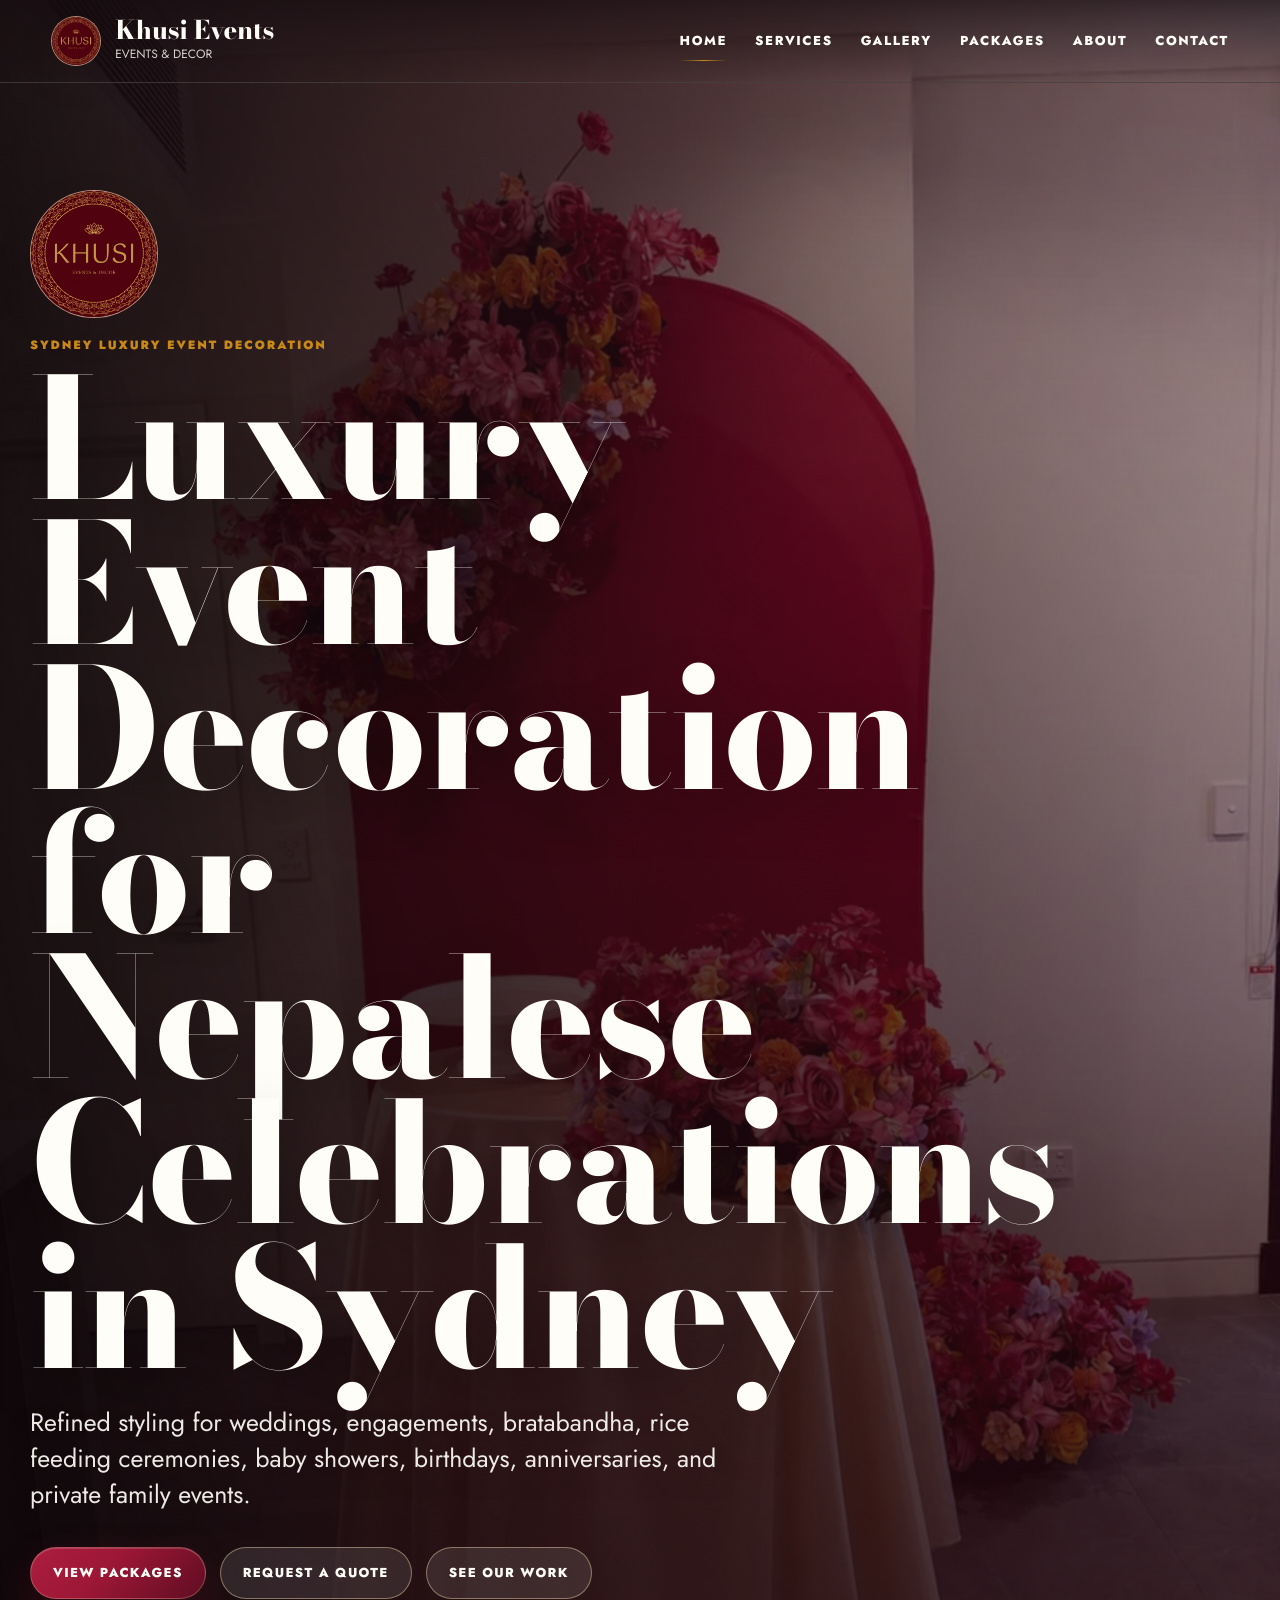
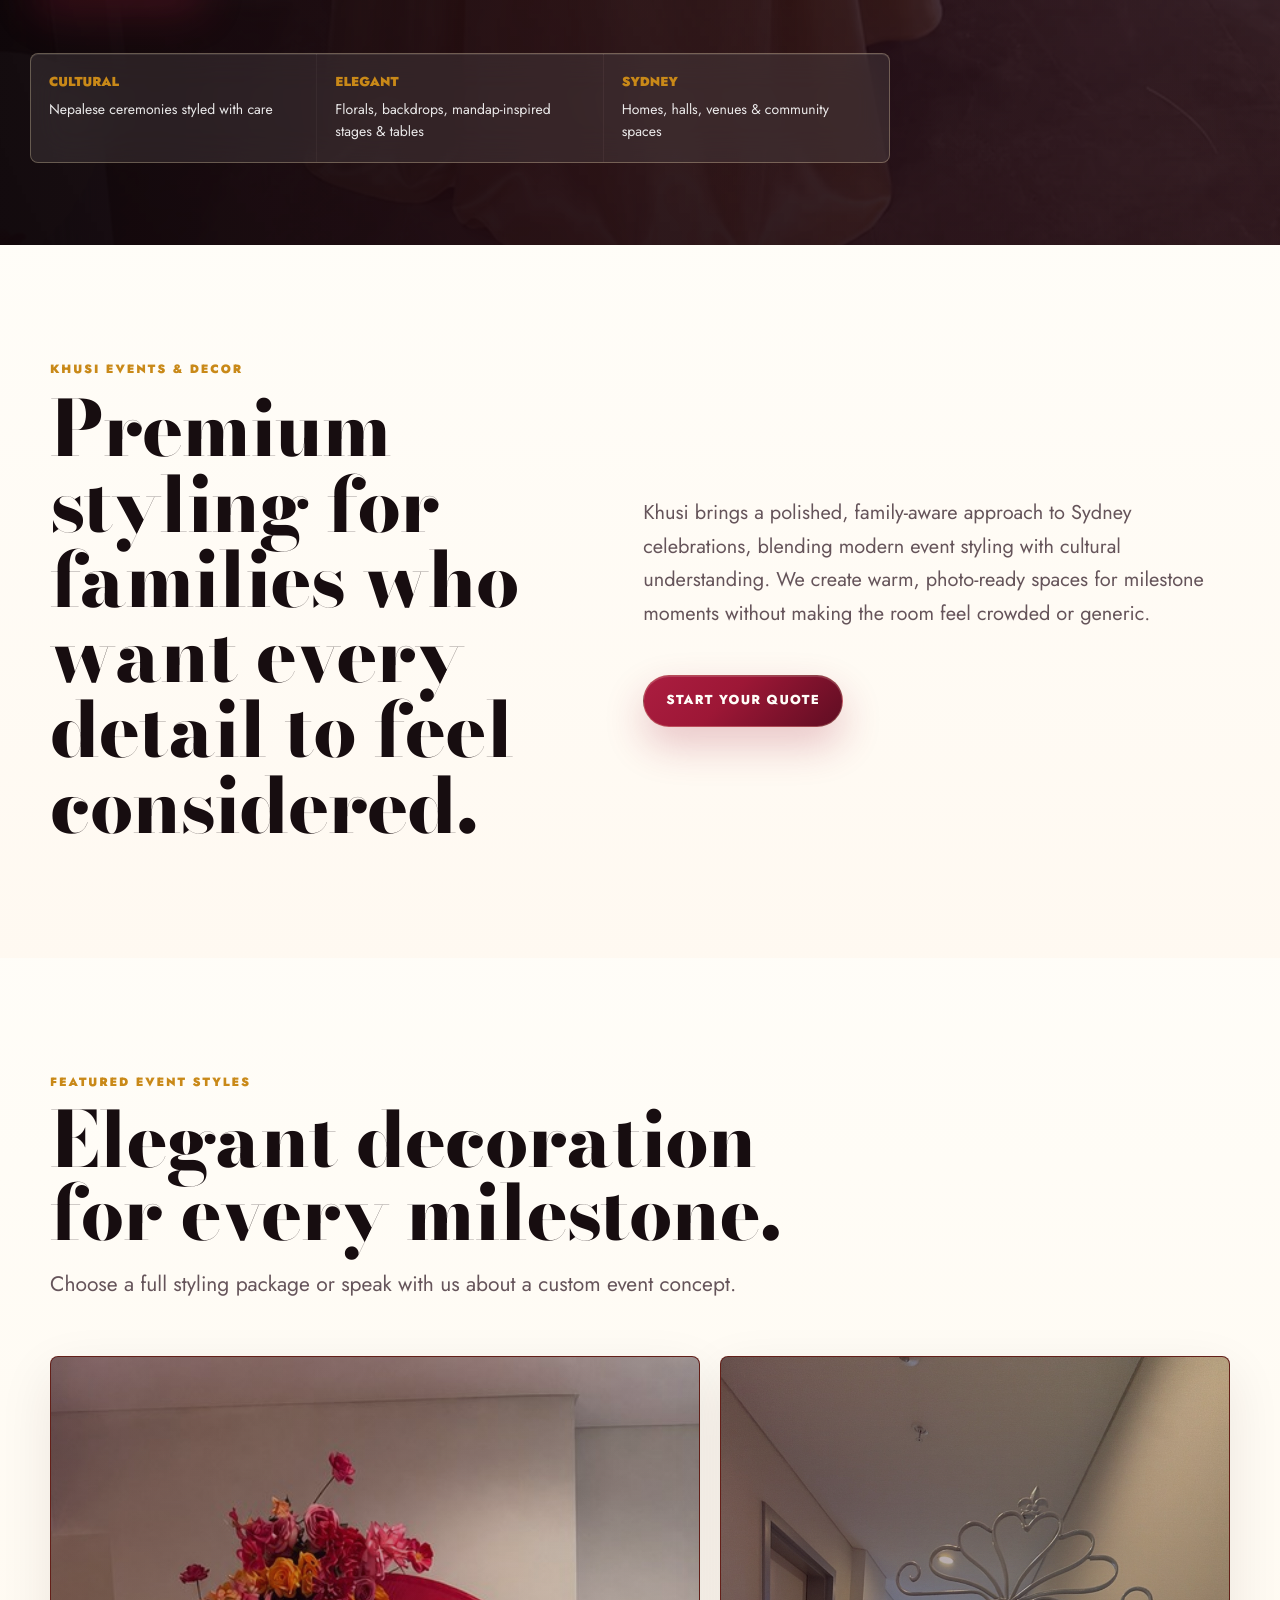
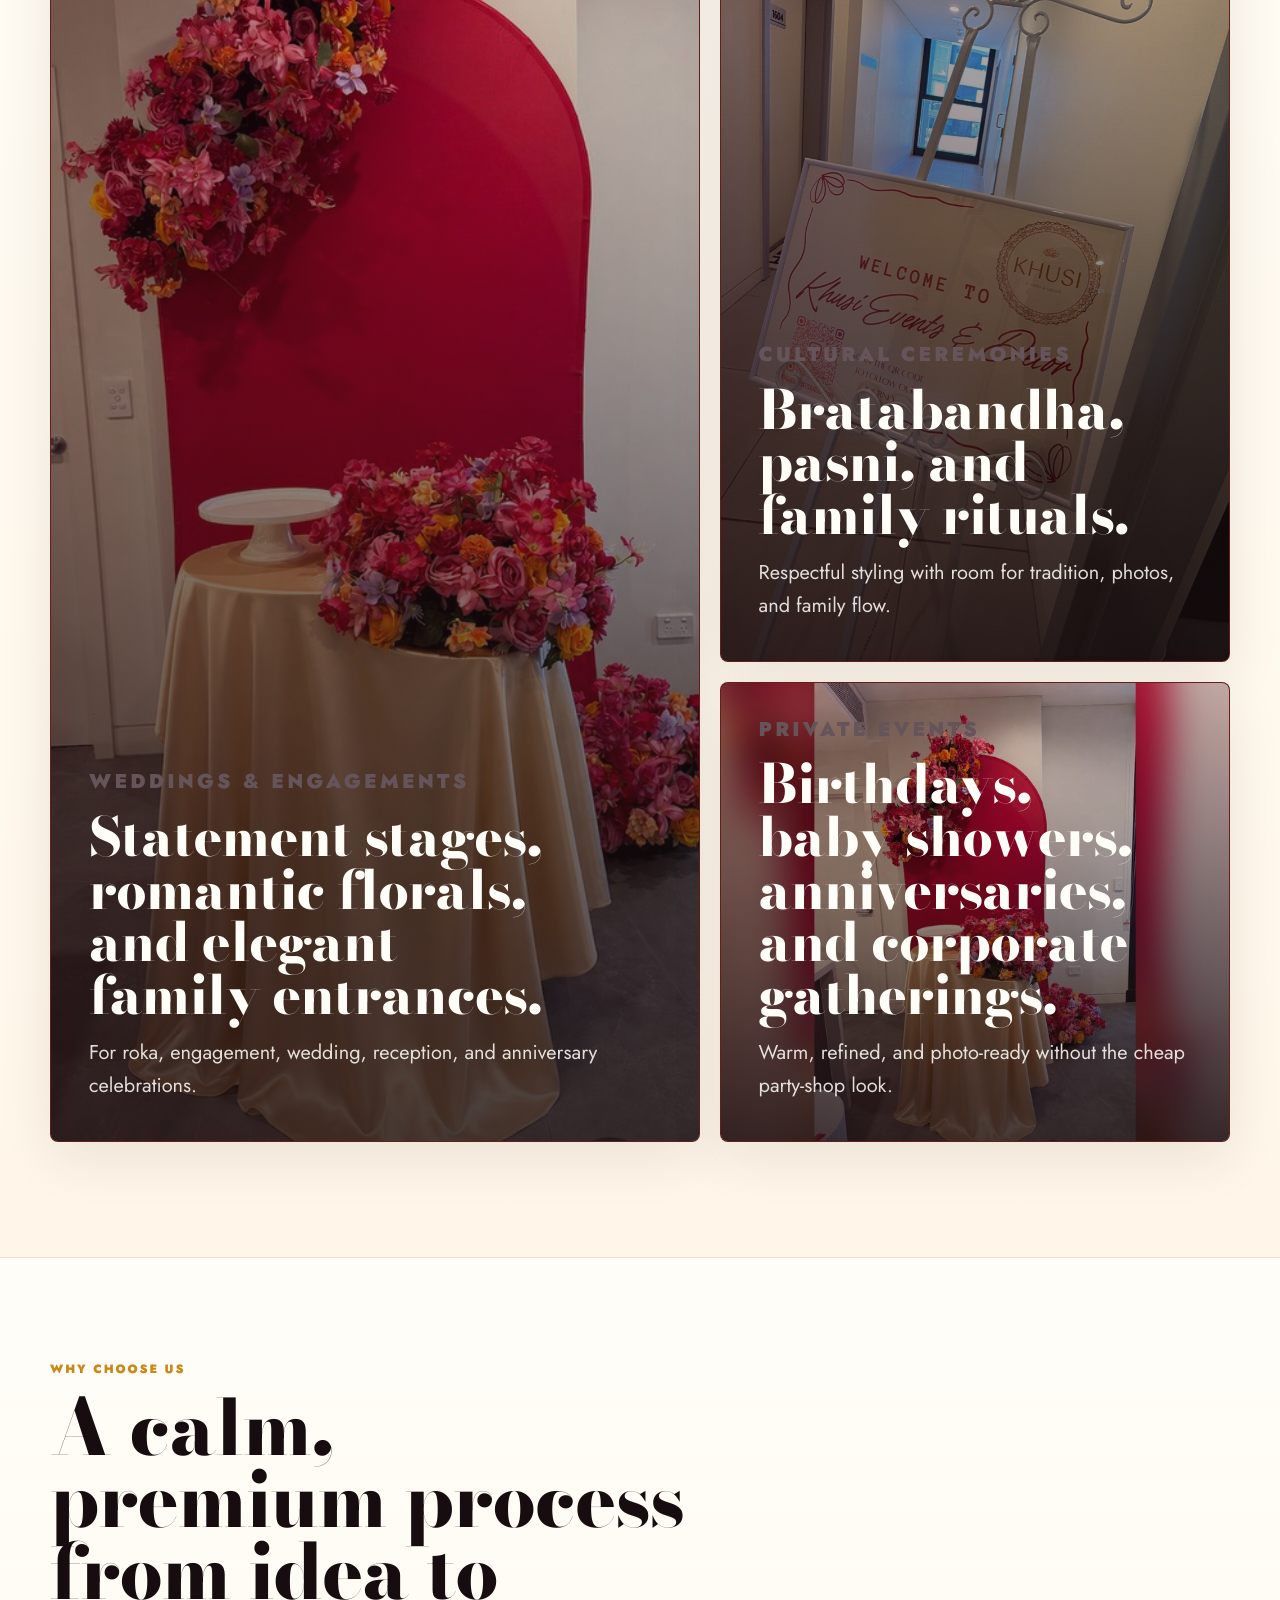
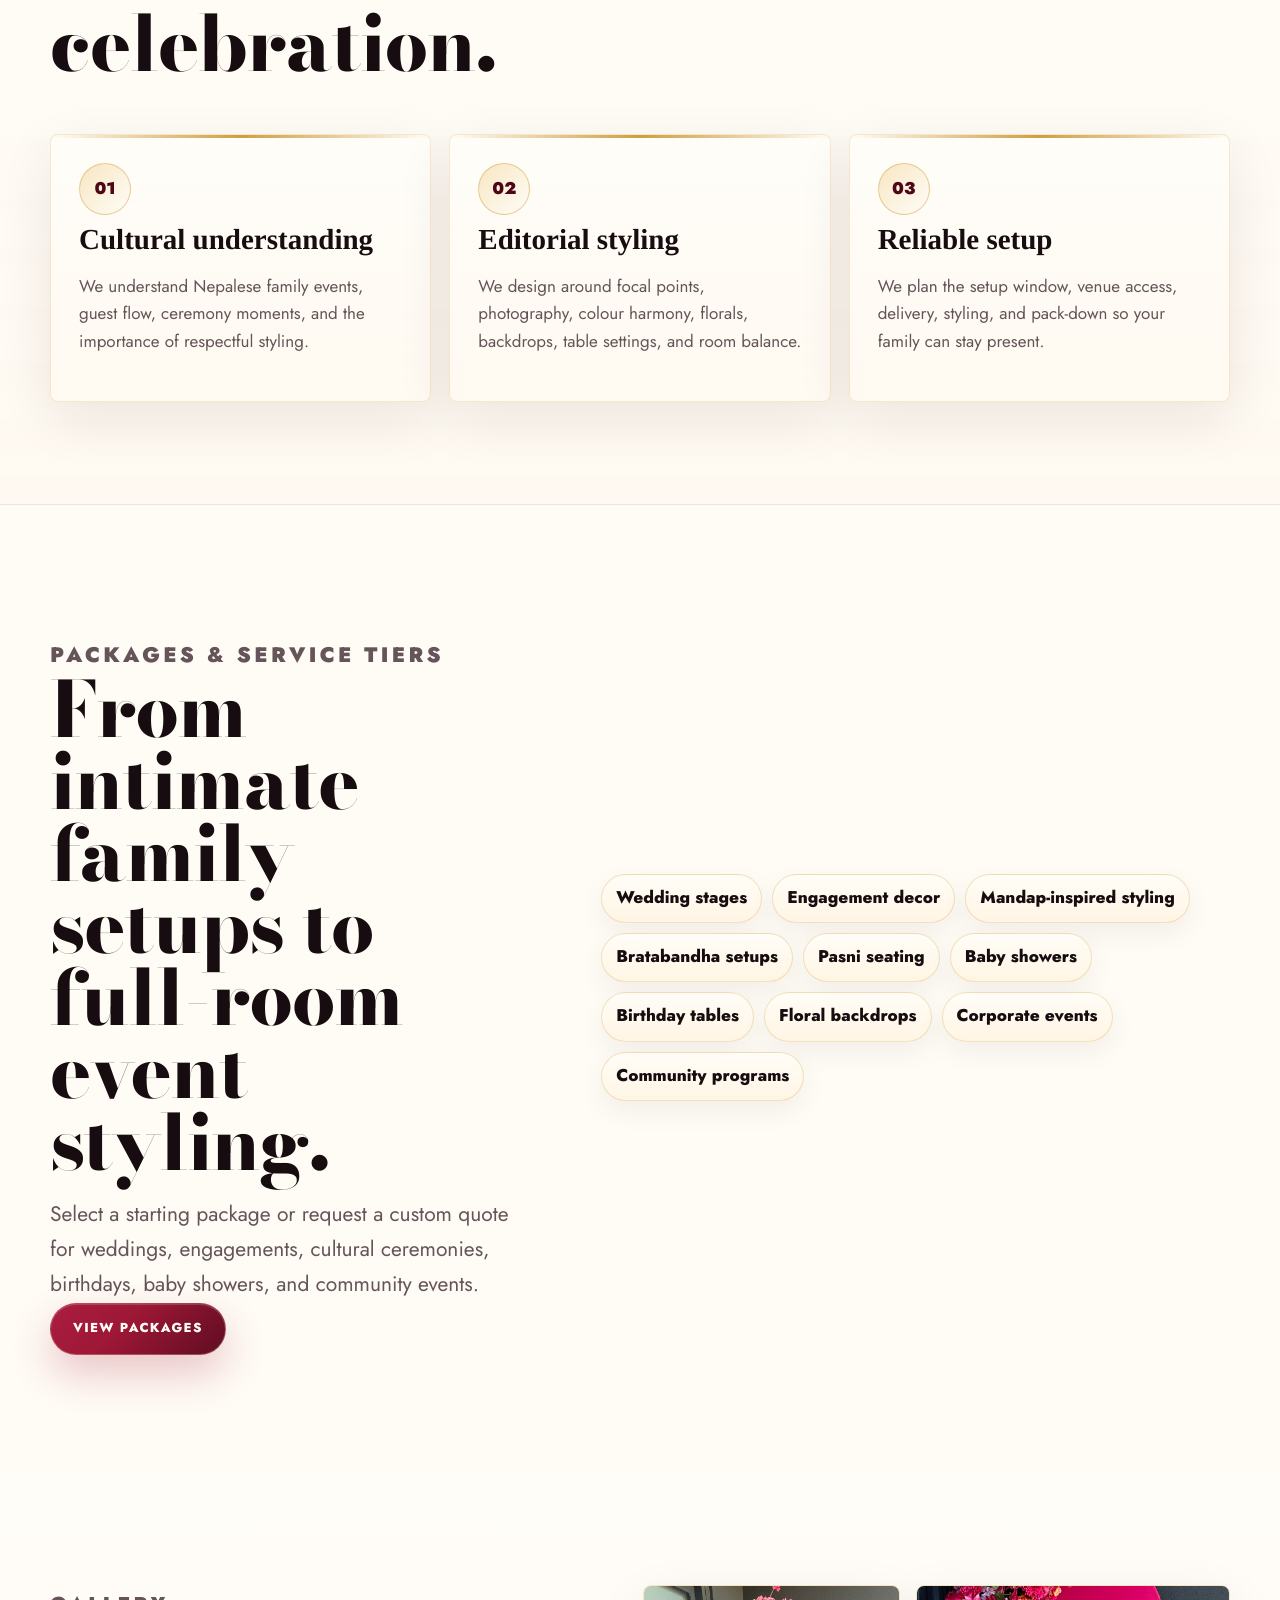
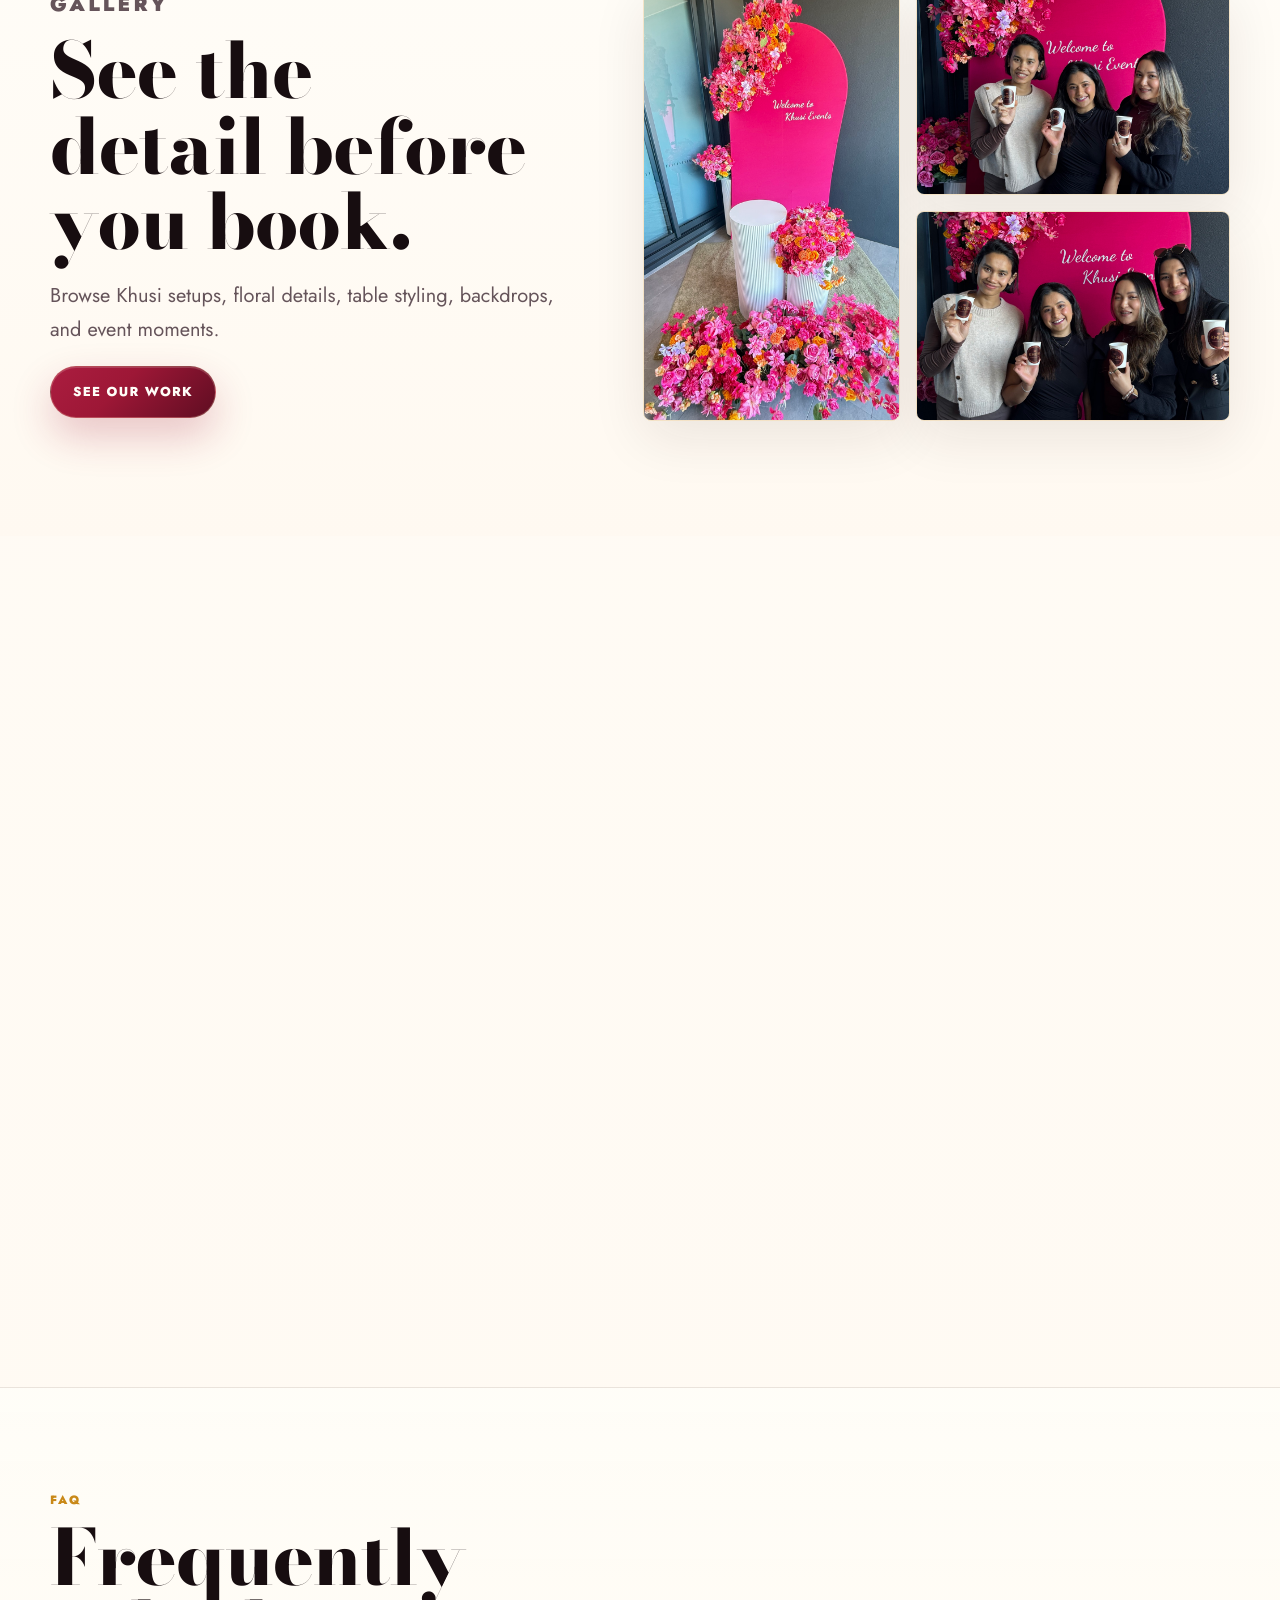
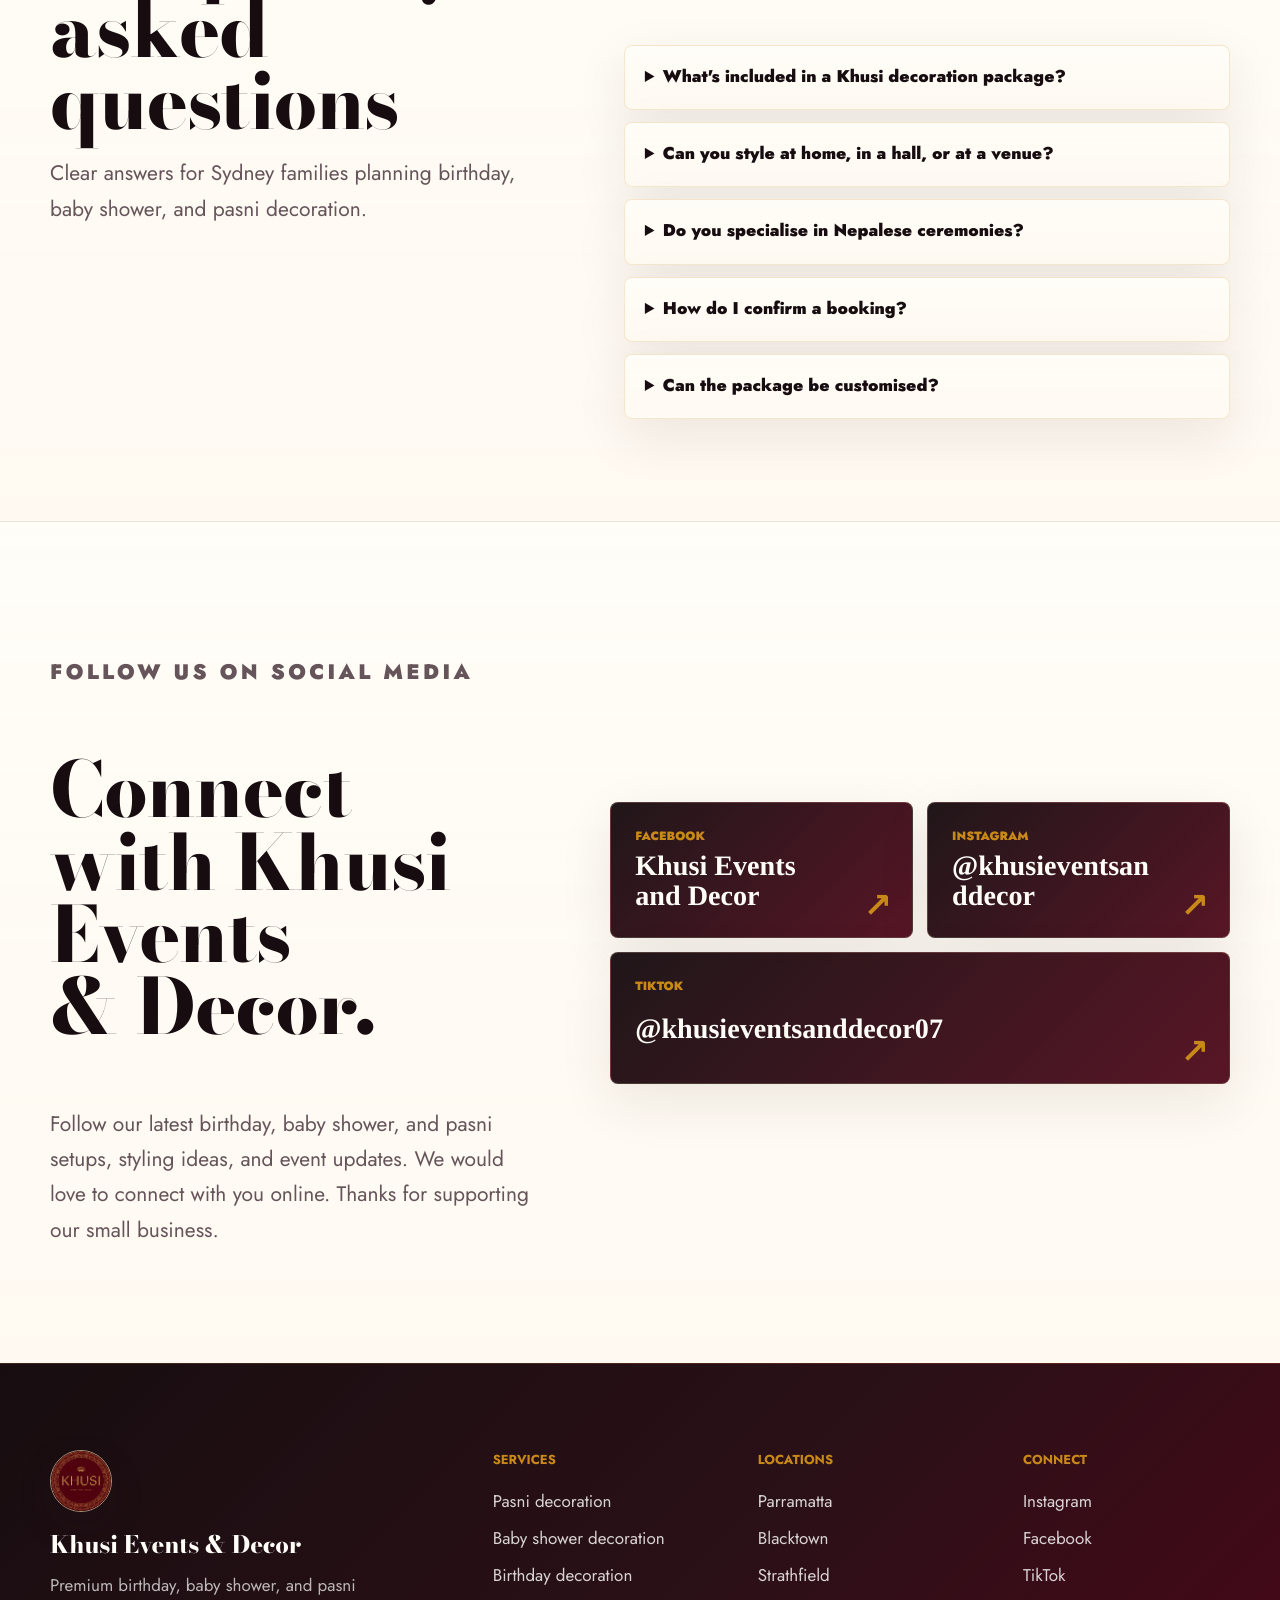
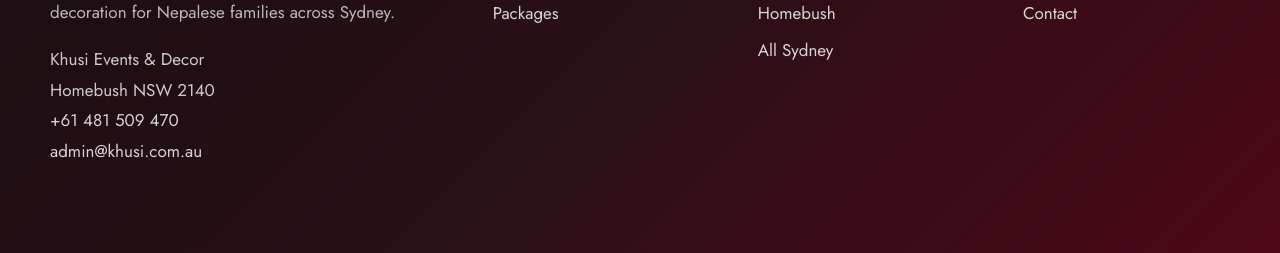
==== commit 7c64f3d9: "Redesign Khusi Events luxury brand website" ====
--- a/index.html
+++ b/index.html
@@ -3,17 +3,17 @@
   <head>
     <meta charset="UTF-8" />
     <meta name="viewport" content="width=device-width, initial-scale=1.0" />
-    <title>Khusi Events &amp; Decor | Sydney Pasni, Birthday &amp; Baby Shower Decorations</title>
+    <title>Khusi Events &amp; Decor | Luxury Nepalese Event Decoration Sydney</title>
     <meta
       name="description"
-      content="Khusi Events &amp; Decor provides Sydney pasni, birthday, and baby shower decorations for Nepalese families, including arches, florals, plinths, signage, setup, and pack-down."
+      content="Luxury event decoration in Sydney for Nepalese weddings, engagements, bratabandha, pasni, baby showers, birthdays, anniversaries, and private events."
     />
     <link rel="canonical" href="https://www.khusi.com.au/" />
     <meta name="robots" content="index, follow" />
-    <meta property="og:title" content="Khusi Events &amp; Decor | Sydney Event Decorations" />
+    <meta property="og:title" content="Khusi Events &amp; Decor | Luxury Nepalese Event Decoration Sydney" />
     <meta
       property="og:description"
-      content="Birthday, baby shower, and pasni decoration packages for Nepalese families across Sydney."
+      content="Premium styling for Nepalese weddings, engagements, cultural ceremonies, birthdays, baby showers, and private events in Sydney."
     />
     <meta property="og:type" content="website" />
     <meta property="og:url" content="https://www.khusi.com.au/" />
@@ -23,10 +23,10 @@
     <meta property="og:site_name" content="Khusi Events &amp; Decor" />
     <meta property="og:locale" content="en_AU" />
     <meta name="twitter:card" content="summary_large_image" />
-    <meta name="twitter:title" content="Khusi Events &amp; Decor | Sydney Event Decorations" />
+    <meta name="twitter:title" content="Khusi Events &amp; Decor | Luxury Nepalese Event Decoration Sydney" />
     <meta
       name="twitter:description"
-      content="Birthday, baby shower, and pasni styling with a Nepali heart in Sydney."
+      content="Premium styling for Nepalese weddings, engagements, cultural ceremonies, birthdays, baby showers, and private events in Sydney."
     />
     <meta name="twitter:image" content="https://www.khusi.com.au/assets/khusi-events-social-card.jpg" />
     <meta name="theme-color" content="#8f1d35" />
@@ -218,9 +218,10 @@
 
       <nav class="site-nav" aria-label="Primary navigation">
         <a href="./index.html#top" aria-current="page">Home</a>
+        <a href="./index.html#services">Services</a>
+        <a href="./gallery.html">Gallery</a>
         <a href="./packages.html">Packages</a>
-        <a href="./gallery.html">Gallery</a>
-        <a href="#socials">Socials</a>
+        <a href="./index.html#about">About</a>
         <a href="./contact.html">Contact</a>
       </nav>
     </header>
@@ -235,29 +236,84 @@
         <div class="hero-overlay"></div>
         <div class="hero-content">
           <img class="hero-logo" src="./assets/khusi-logo.png" alt="Khusi Events and Decor logo" />
-          <p class="eyebrow">Premium event decoration in Sydney</p>
-          <h1 id="hero-title">Khusi Events &amp; Decor</h1>
+          <p class="eyebrow">Sydney luxury event decoration</p>
+          <h1 id="hero-title">Luxury Event Decoration for Nepalese Celebrations in Sydney</h1>
           <p class="hero-copy">
-            Creating unforgettable moments through bespoke birthday, baby shower, and pasni decoration,
-            crafted especially for Nepalese families.
+            Refined styling for weddings, engagements, bratabandha, rice feeding ceremonies, baby showers,
+            birthdays, anniversaries, and private family events.
           </p>
           <div class="hero-actions">
-            <a class="button primary" href="./contact.html">Book consultation</a>
-            <a class="button secondary" href="./packages.html">View packages</a>
+            <a class="button primary" href="./packages.html">View packages</a>
+            <a class="button secondary" href="./contact.html">Request a quote</a>
+            <a class="button secondary" href="./gallery.html">See our work</a>
           </div>
           <div class="hero-stats" aria-label="Khusi Events highlights">
             <div>
               <strong>Cultural</strong>
-              <span>Pasni traditions respected</span>
+              <span>Nepalese ceremonies styled with care</span>
             </div>
             <div>
-              <strong>Complete</strong>
-              <span>Bespoke decor, balloons, florals &amp; setup</span>
+              <strong>Elegant</strong>
+              <span>Florals, backdrops, mandap-inspired stages &amp; tables</span>
             </div>
             <div>
-              <strong>Flexible</strong>
-              <span>Home, hall &amp; venue celebrations</span>
+              <strong>Sydney</strong>
+              <span>Homes, halls, venues &amp; community spaces</span>
             </div>
+          </div>
+        </div>
+      </section>
+
+      <section class="luxury-intro section-band" id="about" aria-labelledby="about-title">
+        <div class="section-inner luxury-intro-grid">
+          <div>
+            <p class="section-kicker">Khusi Events &amp; Decor</p>
+            <h2 id="about-title">Premium styling for families who want every detail to feel considered.</h2>
+          </div>
+          <div class="luxury-intro-copy">
+            <p>
+              Khusi brings a polished, family-aware approach to Sydney celebrations, blending modern event styling with
+              cultural understanding. We create warm, photo-ready spaces for milestone moments without making the room feel
+              crowded or generic.
+            </p>
+            <a class="button primary" href="./contact.html">Start your quote</a>
+          </div>
+        </div>
+      </section>
+
+      <section class="featured-styles" id="services" aria-labelledby="featured-styles-title">
+        <div class="section-inner">
+          <div class="section-heading">
+            <p class="section-kicker">Featured event styles</p>
+            <h2 id="featured-styles-title">Elegant decoration for every milestone.</h2>
+            <p>Choose a full styling package or speak with us about a custom event concept.</p>
+          </div>
+
+          <div class="editorial-grid">
+            <article class="editorial-card editorial-card-large">
+              <img src="./assets/pasni-decoration-sydney-marigold-backdrop-1920.jpg" alt="Luxury floral event backdrop styled by Khusi Events in Sydney" loading="lazy" />
+              <div>
+                <p class="section-kicker">Weddings &amp; engagements</p>
+                <h3>Statement stages, romantic florals, and elegant family entrances.</h3>
+                <p>For roka, engagement, wedding, reception, and anniversary celebrations.</p>
+              </div>
+            </article>
+            <article class="editorial-card">
+              <img src="./assets/khusi-lunch-event-photo-01.jpg" alt="Khusi Events styled table setting with flowers and food display" loading="lazy" />
+              <div>
+                <p class="section-kicker">Cultural ceremonies</p>
+                <h3>Bratabandha, pasni, and family rituals.</h3>
+                <p>Respectful styling with room for tradition, photos, and family flow.</p>
+              </div>
+            </article>
+            <article class="editorial-card">
+              <img src="./assets/khusi-events-social-card.jpg" alt="Premium Khusi Events floral setup in Sydney" loading="lazy" />
+              <div>
+                <p class="section-kicker">Private events</p>
+                <h3>Birthdays, baby showers, anniversaries, and corporate gatherings.</h3>
+                <p>Warm, refined, and photo-ready without the cheap party-shop look.</p>
+              </div>
+            </article>
           </div>
         </div>
       </section>
@@ -265,24 +321,24 @@
       <section class="process section-band" aria-labelledby="process-title">
         <div class="section-inner">
           <div class="section-heading compact">
-            <p class="section-kicker">How it works</p>
-            <h2 id="process-title">A calm path from idea to celebration</h2>
+            <p class="section-kicker">Why choose us</p>
+            <h2 id="process-title">A calm, premium process from idea to celebration.</h2>
           </div>
           <div class="process-list">
             <article>
               <span>01</span>
-              <h3>Tell us the occasion</h3>
-              <p>Share whether it is a birthday, baby shower, or pasni, plus your date, venue, colours, and styling ideas.</p>
+              <h3>Cultural understanding</h3>
+              <p>We understand Nepalese family events, guest flow, ceremony moments, and the importance of respectful styling.</p>
             </article>
             <article>
               <span>02</span>
-              <h3>Design the setup</h3>
-              <p>We shape the backdrop, balloons, cake table, florals, signage, and special pasni or baby shower details.</p>
+              <h3>Editorial styling</h3>
+              <p>We design around focal points, photography, colour harmony, florals, backdrops, table settings, and room balance.</p>
             </article>
             <article>
               <span>03</span>
-              <h3>Install with care</h3>
-              <p>Our team delivers, styles, checks the details, and returns for pack-down so the family can stay present.</p>
+              <h3>Reliable setup</h3>
+              <p>We plan the setup window, venue access, delivery, styling, and pack-down so your family can stay present.</p>
             </article>
           </div>
         </div>
@@ -290,27 +346,67 @@
 
       <section class="section-inner hire" aria-labelledby="hire-title">
         <div class="hire-copy">
-          <p class="section-kicker">Decor hire</p>
-          <h2 id="hire-title">Hire the pieces, or let us style them for you.</h2>
+          <p class="section-kicker">Packages &amp; service tiers</p>
+          <h2 id="hire-title">From intimate family setups to full-room event styling.</h2>
           <p>
-            Build a setup from backdrops, arches, plinths, cake stands, welcome signs, table decor,
-            floral pieces, cushions, runners, lighting, high-chair styling, and pasni display details.
+            Select a starting package or request a custom quote for weddings, engagements, cultural ceremonies,
+            birthdays, baby showers, and community events.
           </p>
+          <a class="button primary" href="./packages.html">View packages</a>
         </div>
         <div class="hire-tags" aria-label="Available hire categories">
-          <span>Backdrops</span>
+          <span>Wedding stages</span>
+          <span>Engagement decor</span>
+          <span>Mandap-inspired styling</span>
+          <span>Bratabandha setups</span>
           <span>Pasni seating</span>
-          <span>Flower walls</span>
-          <span>Balloon garlands</span>
-          <span>Plinths</span>
-          <span>Cake tables</span>
-          <span>Welcome signs</span>
-          <span>Table decor</span>
-          <span>Lighting</span>
-          <span>Baby shower props</span>
-        </div>
-      </section>
-
+          <span>Baby showers</span>
+          <span>Birthday tables</span>
+          <span>Floral backdrops</span>
+          <span>Corporate events</span>
+          <span>Community programs</span>
+        </div>
+      </section>
+
+
+      <section class="gallery-preview section-band" aria-labelledby="gallery-preview-title">
+        <div class="section-inner gallery-preview-grid">
+          <div>
+            <p class="section-kicker">Gallery</p>
+            <h2 id="gallery-preview-title">See the detail before you book.</h2>
+            <p>Browse Khusi setups, floral details, table styling, backdrops, and event moments.</p>
+            <a class="button primary" href="./gallery.html">See our work</a>
+          </div>
+          <div class="gallery-preview-images">
+            <img src="./assets/khusi-lunch-event-photo-02.jpg" alt="Khusi Events styled celebration table detail in Sydney" loading="lazy" />
+            <img src="./assets/khusi-lunch-event-photo-03.jpg" alt="Khusi Events floral detail and cultural event styling" loading="lazy" />
+            <img src="./assets/khusi-lunch-event-photo-04.jpg" alt="Khusi Events luxury private event decoration detail" loading="lazy" />
+          </div>
+        </div>
+      </section>
+
+      <section class="testimonials" aria-labelledby="testimonials-title">
+        <div class="section-inner">
+          <div class="section-heading compact">
+            <p class="section-kicker">Kind words</p>
+            <h2 id="testimonials-title">Trusted by Sydney families.</h2>
+          </div>
+          <div class="testimonial-grid">
+            <figure>
+              <blockquote>“The setup felt elegant, warm, and completely suited to our family celebration.”</blockquote>
+              <figcaption>Nepalese family event, Sydney</figcaption>
+            </figure>
+            <figure>
+              <blockquote>“Khusi made the space feel special without making it overwhelming.”</blockquote>
+              <figcaption>Private celebration, Homebush</figcaption>
+            </figure>
+            <figure>
+              <blockquote>“Beautiful styling, clear communication, and everything was ready for photos.”</blockquote>
+              <figcaption>Milestone event, Greater Sydney</figcaption>
+            </figure>
+          </div>
+        </div>
+      </section>
 
       <section class="faq-section section-band" id="faq" aria-labelledby="faq-title">
         <div class="section-inner faq-layout">
--- a/styles.css
+++ b/styles.css
@@ -1,3 +1,5 @@
+@import url("https://fonts.googleapis.com/css2?family=Bodoni+Moda:wght@500;600;700;800&family=Jost:wght@400;500;600;700;800&display=swap");
+
 :root {
   --ink: #23191c;
   --muted: #67575d;
@@ -38,6 +40,18 @@
 img {
   display: block;
   width: 100%;
+}
+
+.visually-hidden {
+  position: absolute;
+  width: 1px;
+  height: 1px;
+  padding: 0;
+  margin: -1px;
+  overflow: hidden;
+  clip: rect(0, 0, 0, 0);
+  white-space: nowrap;
+  border: 0;
 }
 
 a {
@@ -694,6 +708,31 @@
 
 .media-only-gallery {
   padding-top: 112px;
+}
+
+.media-only-gallery .launch-media-grid {
+  grid-template-columns: repeat(auto-fit, minmax(240px, 1fr));
+  grid-auto-rows: auto;
+  align-items: start;
+}
+
+.media-only-gallery .launch-media-card,
+.media-only-gallery .launch-media-card-large {
+  grid-column: auto;
+  grid-row: auto;
+  min-height: 0;
+  background: #1d1013;
+}
+
+.media-only-gallery .launch-media-card img,
+.media-only-gallery .launch-media-card video {
+  width: 100%;
+  height: auto;
+  object-fit: contain;
+}
+
+.media-only-gallery .launch-media-card:hover img {
+  transform: none;
 }
 
 .hire {
@@ -2528,6 +2567,61 @@
   background: var(--rose-dark);
 }
 
+.hire-only-intro {
+  padding: clamp(72px, 8vw, 118px) 20px;
+}
+
+.hire-only-grid {
+  display: grid;
+  grid-template-columns: repeat(3, minmax(0, 1fr));
+  gap: 22px;
+  margin-top: clamp(30px, 5vw, 58px);
+}
+
+.hire-only-card {
+  overflow: hidden;
+  border: 1px solid rgba(217, 154, 40, 0.26);
+  border-radius: var(--radius);
+  background: var(--white);
+  box-shadow: 0 22px 60px rgba(35, 25, 28, 0.1);
+}
+
+.hire-only-card img {
+  width: 100%;
+  height: 330px;
+  object-fit: cover;
+  background: var(--rose-dark);
+}
+
+.hire-only-card div {
+  padding: 24px;
+}
+
+.hire-only-card h3 {
+  margin: 8px 0 10px;
+  color: var(--ink);
+  font-family: var(--serif);
+  font-size: clamp(28px, 4vw, 42px);
+  line-height: 0.98;
+}
+
+.hire-only-card p:last-child {
+  margin-bottom: 0;
+  color: var(--muted);
+}
+
+.hire-only-checklist span {
+  display: block;
+  padding: 12px 0;
+  border-bottom: 1px solid var(--line);
+  color: var(--ink);
+  font-weight: 850;
+}
+
+.hire-only-checklist span:last-child {
+  border-bottom: 0;
+}
+
 .expanded-footer {
   display: grid;
   grid-template-columns: minmax(260px, 1.3fr) repeat(3, minmax(150px, 0.7fr));
@@ -2590,4 +2684,835 @@
   .setup-journey-grid {
     grid-template-columns: 1fr;
   }
-}
+
+  .hire-only-grid {
+    grid-template-columns: 1fr;
+  }
+}
+
+/* Premium boutique redesign layer */
+:root {
+  --ink: #170d10;
+  --muted: #65545a;
+  --paper: #fff9f1;
+  --white: #fffdf8;
+  --rose: #9d1736;
+  --rose-dark: #4d0718;
+  --marigold: #c98918;
+  --gold-soft: #f5deb0;
+  --champagne: #fff3df;
+  --teal: #245f5a;
+  --sage: #eef3eb;
+  --line: rgba(54, 32, 37, 0.14);
+  --shadow: 0 28px 90px rgba(39, 21, 25, 0.16);
+  --shadow-soft: 0 18px 54px rgba(39, 21, 25, 0.09);
+  --radius: 8px;
+  --font-display: "Bodoni Moda", Georgia, "Times New Roman", serif;
+  --font-body: "Jost", Inter, ui-sans-serif, system-ui, -apple-system, BlinkMacSystemFont, "Segoe UI", sans-serif;
+  --ease-luxe: cubic-bezier(0.2, 0.8, 0.2, 1);
+}
+
+html {
+  scroll-padding-top: 96px;
+}
+
+body {
+  background:
+    linear-gradient(180deg, rgba(255, 249, 241, 0.96), rgba(255, 253, 248, 0.98) 34%, rgba(255, 249, 241, 0.96)),
+    var(--paper);
+  font-family: var(--font-body);
+  font-size: 17px;
+  text-rendering: geometricPrecision;
+}
+
+body::selection {
+  color: var(--white);
+  background: var(--rose);
+}
+
+a,
+button,
+.button,
+.gallery-tile,
+.social-card,
+summary {
+  cursor: pointer;
+}
+
+a:focus-visible,
+button:focus-visible,
+input:focus-visible,
+select:focus-visible,
+textarea:focus-visible,
+summary:focus-visible {
+  outline: 3px solid rgba(201, 137, 24, 0.85);
+  outline-offset: 4px;
+}
+
+.site-header {
+  min-height: 82px;
+  padding: 16px clamp(18px, 4vw, 64px);
+  background: linear-gradient(180deg, rgba(23, 13, 16, 0.72), rgba(23, 13, 16, 0));
+  transition:
+    background 240ms var(--ease-luxe),
+    border-color 240ms var(--ease-luxe),
+    box-shadow 240ms var(--ease-luxe),
+    color 240ms var(--ease-luxe);
+}
+
+.site-header.is-scrolled,
+.site-header.nav-active,
+.site-header.is-fixed-light {
+  border-bottom: 1px solid rgba(54, 32, 37, 0.1);
+  background: rgba(255, 249, 241, 0.9);
+  box-shadow: 0 18px 58px rgba(39, 21, 25, 0.1);
+  backdrop-filter: blur(20px) saturate(1.15);
+}
+
+.brand {
+  gap: 14px;
+}
+
+.brand-mark,
+.hero-logo,
+.footer-brand img {
+  border: 1px solid rgba(245, 222, 176, 0.64);
+  box-shadow:
+    0 14px 34px rgba(39, 21, 25, 0.18),
+    inset 0 0 0 1px rgba(255, 255, 255, 0.1);
+}
+
+.brand strong,
+.hero h1,
+.section-heading h2,
+.intro h2,
+.hire h2,
+.socials h2,
+.contact h1,
+.contact h2,
+.service-page-hero h1,
+.service-detail-card h2,
+.service-cta h2,
+.launch-event-heading h2,
+.launch-event-heading h3,
+.hire-only-card h3,
+.site-footer strong {
+  font-family: var(--font-display);
+  font-weight: 800;
+  letter-spacing: -0.01em;
+}
+
+.brand strong {
+  font-size: clamp(22px, 2vw, 28px);
+}
+
+.site-nav {
+  gap: clamp(14px, 2.2vw, 28px);
+  font-size: 13px;
+  font-weight: 800;
+  letter-spacing: 0.12em;
+}
+
+.site-nav a::after {
+  bottom: 0;
+  height: 1px;
+  background: linear-gradient(90deg, transparent, var(--marigold), transparent);
+}
+
+.hero {
+  min-height: clamp(680px, 92svh, 920px);
+  isolation: isolate;
+}
+
+.hero-bg img,
+.hero-picture img {
+  transform: scale(1.02);
+  animation: heroImageDrift 16s var(--ease-luxe) both;
+}
+
+.hero-overlay {
+  background:
+    linear-gradient(90deg, rgba(15, 7, 10, 0.92) 0%, rgba(35, 10, 18, 0.72) 42%, rgba(77, 7, 24, 0.24) 100%),
+    linear-gradient(180deg, rgba(15, 7, 10, 0.04), rgba(15, 7, 10, 0.82));
+}
+
+.hero-content {
+  width: min(1220px, calc(100% - 40px));
+  padding: clamp(130px, 16vw, 190px) 0 clamp(46px, 7vw, 82px);
+}
+
+.eyebrow,
+.section-kicker {
+  color: var(--marigold);
+  font-size: 12px;
+  letter-spacing: 0.16em;
+}
+
+.hero h1 {
+  max-width: 950px;
+  font-size: clamp(68px, 13vw, 172px);
+  line-height: 0.87;
+  text-wrap: balance;
+}
+
+.hero-copy {
+  max-width: 720px;
+  color: rgba(255, 253, 248, 0.92);
+  font-size: clamp(19px, 2vw, 25px);
+}
+
+.hero-logo {
+  width: clamp(94px, 10vw, 136px);
+  height: clamp(94px, 10vw, 136px);
+}
+
+.hero-logo,
+.hero .eyebrow,
+.hero h1,
+.hero-copy,
+.hero-actions,
+.hero-stats {
+  animation: luxeRise 720ms var(--ease-luxe) both;
+}
+
+.hero .eyebrow {
+  animation-delay: 80ms;
+}
+
+.hero h1 {
+  animation-delay: 140ms;
+}
+
+.hero-copy {
+  animation-delay: 210ms;
+}
+
+.hero-actions {
+  animation-delay: 280ms;
+}
+
+.hero-stats {
+  animation-delay: 360ms;
+}
+
+.button {
+  min-height: 52px;
+  padding: 14px 22px;
+  border-radius: 999px;
+  font-size: 13px;
+  letter-spacing: 0.1em;
+  box-shadow: none;
+  transition:
+    transform 220ms var(--ease-luxe),
+    box-shadow 220ms var(--ease-luxe),
+    background 220ms var(--ease-luxe),
+    border-color 220ms var(--ease-luxe),
+    color 220ms var(--ease-luxe);
+}
+
+.button:hover,
+.button:focus-visible {
+  transform: translateY(-3px);
+}
+
+.button.primary {
+  border-color: rgba(245, 222, 176, 0.26);
+  background:
+    linear-gradient(135deg, #ab1d40 0%, var(--rose) 42%, #5f0d22 100%);
+  box-shadow:
+    0 18px 40px rgba(157, 23, 54, 0.24),
+    inset 0 1px 0 rgba(255, 255, 255, 0.16);
+}
+
+.button.primary:hover,
+.button.primary:focus-visible {
+  background:
+    linear-gradient(135deg, #bd2449 0%, #86152f 46%, #4d0718 100%);
+  box-shadow:
+    0 22px 54px rgba(157, 23, 54, 0.34),
+    inset 0 1px 0 rgba(255, 255, 255, 0.18);
+}
+
+.button.secondary,
+.button.secondary.light {
+  color: var(--white);
+  border-color: rgba(245, 222, 176, 0.44);
+  background: rgba(255, 253, 248, 0.1);
+  backdrop-filter: blur(14px) saturate(1.15);
+}
+
+.button.secondary.light {
+  color: var(--ink);
+  background: rgba(255, 253, 248, 0.88);
+}
+
+.hero-stats {
+  border-color: rgba(245, 222, 176, 0.28);
+  background: rgba(255, 253, 248, 0.12);
+  box-shadow: inset 0 1px 0 rgba(255, 255, 255, 0.12);
+}
+
+.hero-stats div {
+  background: rgba(23, 13, 16, 0.26);
+}
+
+.section-inner {
+  width: min(1180px, calc(100% - 40px));
+}
+
+.section-band {
+  background:
+    linear-gradient(180deg, rgba(255, 253, 248, 0.92), rgba(255, 249, 241, 0.98));
+}
+
+.process,
+.faq-section,
+.seo-content-block,
+.setup-journey,
+.gallery,
+.socials,
+.contact {
+  border-color: rgba(54, 32, 37, 0.1);
+}
+
+.section-heading {
+  margin-bottom: clamp(32px, 5vw, 54px);
+}
+
+.section-heading h2,
+.hire h2,
+.socials h2,
+.contact h1,
+.contact h2,
+.service-page-hero h1,
+.service-cta h2 {
+  font-size: clamp(42px, 6vw, 86px);
+  line-height: 0.94;
+  text-wrap: balance;
+}
+
+.section-heading p:not(.section-kicker),
+.hire-copy p,
+.socials-copy p,
+.contact-copy p,
+.service-page-hero p:not(.section-kicker),
+.service-detail-card p:not(.section-kicker),
+.service-cta p {
+  color: var(--muted);
+  font-size: clamp(17px, 1.8vw, 21px);
+  line-height: 1.68;
+}
+
+.process-list article,
+.service-card,
+.service-detail-card,
+.faq-list details,
+.quote-form,
+.contact-panel,
+.social-card,
+.seo-link-list,
+.hire-only-card,
+.launch-media-card,
+.gallery-grid figure,
+.setup-video-frame {
+  border-color: rgba(201, 137, 24, 0.18);
+  border-radius: var(--radius);
+  box-shadow: var(--shadow-soft);
+}
+
+.process-list article,
+.service-card,
+.service-detail-card,
+.faq-list details,
+.quote-form,
+.contact-panel,
+.seo-link-list,
+.hire-only-card {
+  background:
+    linear-gradient(180deg, rgba(255, 253, 248, 0.96), rgba(255, 249, 241, 0.88));
+}
+
+.process-list article,
+.service-card,
+.service-detail-card,
+.social-card,
+.gallery-grid figure,
+.launch-media-card,
+.hire-only-card {
+  transition:
+    transform 260ms var(--ease-luxe),
+    box-shadow 260ms var(--ease-luxe),
+    border-color 260ms var(--ease-luxe);
+}
+
+.process-list article:hover,
+.service-card:hover,
+.service-detail-card:hover,
+.hire-only-card:hover {
+  border-color: rgba(201, 137, 24, 0.34);
+  box-shadow: 0 28px 82px rgba(39, 21, 25, 0.14);
+  transform: translateY(-6px);
+}
+
+.process-list span {
+  border-color: rgba(201, 137, 24, 0.38);
+  color: var(--rose-dark);
+  background: linear-gradient(135deg, rgba(245, 222, 176, 0.76), rgba(255, 253, 248, 0.92));
+}
+
+.hire {
+  position: relative;
+}
+
+.hire-tags span,
+.seo-tags span,
+.inclusion-grid span {
+  border-color: rgba(201, 137, 24, 0.24);
+  background:
+    linear-gradient(180deg, rgba(255, 253, 248, 0.9), rgba(255, 243, 223, 0.82));
+  box-shadow: 0 10px 28px rgba(39, 21, 25, 0.06);
+  transition:
+    transform 200ms var(--ease-luxe),
+    border-color 200ms var(--ease-luxe),
+    color 200ms var(--ease-luxe);
+}
+
+.hire-tags span:hover,
+.seo-tags span:hover,
+.inclusion-grid span:hover {
+  border-color: rgba(157, 23, 54, 0.3);
+  color: var(--rose-dark);
+  transform: translateY(-2px);
+}
+
+.gallery-grid img,
+.launch-media-card img {
+  filter: saturate(1.04) contrast(1.03);
+  transition:
+    transform 520ms var(--ease-luxe),
+    filter 520ms var(--ease-luxe);
+}
+
+.gallery-grid figure:hover img,
+.launch-media-card:hover img {
+  filter: saturate(1.1) contrast(1.05);
+  transform: scale(1.045);
+}
+
+.gallery-grid figcaption,
+.launch-media-card figcaption {
+  border: 1px solid rgba(245, 222, 176, 0.2);
+  background: rgba(23, 13, 16, 0.76);
+  backdrop-filter: blur(16px) saturate(1.1);
+}
+
+.social-card {
+  border-color: rgba(245, 222, 176, 0.18);
+  background:
+    linear-gradient(135deg, rgba(23, 13, 16, 0.96), rgba(77, 7, 24, 0.94));
+}
+
+.social-card::after {
+  color: var(--marigold);
+  transition: transform 220ms var(--ease-luxe);
+}
+
+.social-card:hover,
+.social-card:focus-visible {
+  border-color: rgba(245, 222, 176, 0.5);
+  background:
+    linear-gradient(135deg, rgba(77, 7, 24, 0.96), rgba(157, 23, 54, 0.9));
+  transform: translateY(-5px);
+}
+
+.social-card:hover::after,
+.social-card:focus-visible::after {
+  transform: translate(4px, -4px);
+}
+
+.quote-form input,
+.quote-form select,
+.quote-form textarea {
+  min-height: 52px;
+  border-color: rgba(54, 32, 37, 0.14);
+  background: rgba(255, 249, 241, 0.72);
+}
+
+.quote-form input:focus,
+.quote-form select:focus,
+.quote-form textarea:focus {
+  border-color: rgba(157, 23, 54, 0.82);
+  box-shadow: 0 0 0 4px rgba(157, 23, 54, 0.12);
+}
+
+.site-footer {
+  padding: clamp(54px, 7vw, 86px) 0;
+  background:
+    linear-gradient(135deg, #170d10, #2a1017 52%, #4d0718);
+}
+
+.footer-column a,
+.footer-brand a {
+  transition:
+    color 180ms var(--ease-luxe),
+    transform 180ms var(--ease-luxe);
+}
+
+.footer-column a:hover,
+.footer-column a:focus-visible,
+.footer-brand a:hover,
+.footer-brand a:focus-visible {
+  color: var(--gold-soft);
+  transform: translateX(2px);
+}
+
+.service-page-hero {
+  position: relative;
+  overflow: hidden;
+}
+
+.service-page-hero::before {
+  position: absolute;
+  inset: 0;
+  pointer-events: none;
+  content: "";
+  background:
+    linear-gradient(90deg, rgba(23, 13, 16, 0.78), rgba(77, 7, 24, 0.52) 48%, rgba(157, 23, 54, 0.2));
+}
+
+.service-page-hero .section-inner {
+  position: relative;
+}
+
+.motion-ready .luxury-reveal {
+  opacity: 0;
+  transform: translateY(28px);
+  transition:
+    opacity 680ms var(--ease-luxe),
+    transform 680ms var(--ease-luxe);
+  transition-delay: var(--reveal-delay, 0ms);
+}
+
+.motion-ready .luxury-reveal.is-visible {
+  opacity: 1;
+  transform: translateY(0);
+}
+
+@keyframes luxeRise {
+  from {
+    opacity: 0;
+    transform: translateY(24px);
+  }
+
+  to {
+    opacity: 1;
+    transform: translateY(0);
+  }
+}
+
+@keyframes heroImageDrift {
+  from {
+    transform: scale(1.08);
+  }
+
+  to {
+    transform: scale(1.02);
+  }
+}
+
+@media (prefers-reduced-motion: reduce) {
+  *,
+  *::before,
+  *::after {
+    scroll-behavior: auto !important;
+    animation-duration: 0.001ms !important;
+    animation-iteration-count: 1 !important;
+    transition-duration: 0.001ms !important;
+  }
+
+  .motion-ready .luxury-reveal {
+    opacity: 1;
+    transform: none;
+  }
+}
+
+@media (max-width: 760px) {
+  .site-header {
+    min-height: 74px;
+    padding: 12px 18px;
+  }
+
+  .site-nav {
+    background:
+      linear-gradient(180deg, rgba(255, 249, 241, 0.98), rgba(255, 243, 223, 0.98));
+  }
+
+  .hero {
+    min-height: 90svh;
+  }
+
+  .hero h1 {
+    font-size: clamp(58px, 17vw, 94px);
+  }
+
+  .hero-copy {
+    font-size: 18px;
+  }
+
+  .button {
+    min-height: 54px;
+  }
+
+  .section-heading h2,
+  .hire h2,
+  .socials h2,
+  .contact h1,
+  .contact h2,
+  .service-page-hero h1,
+  .service-cta h2 {
+    font-size: clamp(38px, 12vw, 58px);
+  }
+
+  .process-list article:hover,
+  .service-card:hover,
+  .service-detail-card:hover,
+  .hire-only-card:hover {
+    transform: none;
+  }
+}
+
+@media (max-width: 460px) {
+  .section-inner {
+    width: min(100% - 30px, 1180px);
+  }
+
+  .hero-actions .button,
+  .service-cta .button {
+    width: 100%;
+  }
+}
+
+/* Luxury event brand expansion */
+.luxury-intro,
+.featured-styles,
+.gallery-preview,
+.testimonials {
+  padding: clamp(76px, 9vw, 132px) 0;
+}
+
+.luxury-intro-grid,
+.gallery-preview-grid {
+  display: grid;
+  grid-template-columns: minmax(0, 0.88fr) minmax(320px, 1fr);
+  gap: clamp(34px, 6vw, 92px);
+  align-items: center;
+}
+
+.luxury-intro h2,
+.gallery-preview h2,
+.testimonials h2,
+.editorial-card h3 {
+  margin: 0;
+  font-family: var(--font-display);
+  font-weight: 800;
+  letter-spacing: -0.01em;
+  line-height: 0.98;
+  text-wrap: balance;
+}
+
+.luxury-intro h2,
+.gallery-preview h2,
+.testimonials h2 {
+  font-size: clamp(42px, 6vw, 84px);
+}
+
+.luxury-intro-copy {
+  display: grid;
+  gap: 24px;
+  justify-items: start;
+}
+
+.luxury-intro-copy p,
+.gallery-preview p,
+.editorial-card p,
+.testimonial-grid figcaption {
+  color: var(--muted);
+  font-size: clamp(17px, 1.7vw, 20px);
+  line-height: 1.68;
+}
+
+.featured-styles {
+  background:
+    linear-gradient(180deg, rgba(255, 253, 248, 0.94), rgba(255, 243, 223, 0.48)),
+    var(--paper);
+}
+
+.editorial-grid {
+  display: grid;
+  grid-template-columns: 1.12fr 0.88fr;
+  gap: 20px;
+}
+
+.editorial-card {
+  position: relative;
+  min-height: 460px;
+  overflow: hidden;
+  border: 1px solid rgba(201, 137, 24, 0.18);
+  border-radius: var(--radius);
+  background: var(--rose-dark);
+  box-shadow: var(--shadow-soft);
+}
+
+.editorial-card-large {
+  grid-row: span 2;
+  min-height: 720px;
+}
+
+.editorial-card img {
+  width: 100%;
+  height: 100%;
+  object-fit: cover;
+  filter: saturate(1.03) contrast(1.02);
+  transition:
+    transform 620ms var(--ease-luxe),
+    filter 620ms var(--ease-luxe);
+}
+
+.editorial-card::after {
+  position: absolute;
+  inset: 0;
+  content: "";
+  background:
+    linear-gradient(180deg, rgba(23, 13, 16, 0.04), rgba(23, 13, 16, 0.78)),
+    linear-gradient(90deg, rgba(77, 7, 24, 0.28), rgba(77, 7, 24, 0));
+}
+
+.editorial-card div {
+  position: absolute;
+  right: clamp(18px, 4vw, 38px);
+  bottom: clamp(18px, 4vw, 38px);
+  left: clamp(18px, 4vw, 38px);
+  z-index: 1;
+}
+
+.editorial-card h3 {
+  max-width: 720px;
+  color: var(--white);
+  font-size: clamp(30px, 4.2vw, 64px);
+}
+
+.editorial-card p:not(.section-kicker) {
+  max-width: 560px;
+  margin: 14px 0 0;
+  color: rgba(255, 253, 248, 0.86);
+}
+
+.editorial-card:hover img {
+  filter: saturate(1.08) contrast(1.05);
+  transform: scale(1.045);
+}
+
+.gallery-preview-images {
+  display: grid;
+  grid-template-columns: 0.9fr 1.1fr;
+  grid-auto-rows: 210px;
+  gap: 16px;
+}
+
+.gallery-preview-images img {
+  height: 100%;
+  object-fit: cover;
+  border: 1px solid rgba(201, 137, 24, 0.2);
+  border-radius: var(--radius);
+  box-shadow: var(--shadow-soft);
+}
+
+.gallery-preview-images img:first-child {
+  grid-row: span 2;
+}
+
+.testimonial-grid {
+  display: grid;
+  grid-template-columns: repeat(3, minmax(0, 1fr));
+  gap: 18px;
+}
+
+.testimonial-grid figure {
+  min-height: 260px;
+  margin: 0;
+  padding: clamp(24px, 4vw, 36px);
+  border: 1px solid rgba(201, 137, 24, 0.18);
+  border-radius: var(--radius);
+  background:
+    linear-gradient(180deg, rgba(255, 253, 248, 0.96), rgba(255, 243, 223, 0.82));
+  box-shadow: var(--shadow-soft);
+}
+
+.testimonial-grid blockquote {
+  margin: 0;
+  color: var(--ink);
+  font-family: var(--font-display);
+  font-size: clamp(26px, 3vw, 38px);
+  font-weight: 700;
+  line-height: 1.12;
+}
+
+.testimonial-grid figcaption {
+  margin-top: 22px;
+  font-weight: 700;
+}
+
+@media (max-width: 980px) {
+  .luxury-intro-grid,
+  .gallery-preview-grid,
+  .editorial-grid,
+  .testimonial-grid {
+    grid-template-columns: 1fr;
+  }
+
+  .editorial-card,
+  .editorial-card-large {
+    grid-row: auto;
+    min-height: 520px;
+  }
+}
+
+@media (max-width: 640px) {
+  .luxury-intro,
+  .featured-styles,
+  .gallery-preview,
+  .testimonials {
+    padding: 64px 0;
+  }
+
+  .editorial-card,
+  .editorial-card-large {
+    min-height: 430px;
+  }
+
+  .editorial-card h3 {
+    font-size: clamp(30px, 10vw, 44px);
+  }
+
+  .gallery-preview-images {
+    grid-template-columns: 1fr;
+    grid-auto-rows: auto;
+  }
+
+  .gallery-preview-images img,
+  .gallery-preview-images img:first-child {
+    grid-row: auto;
+    aspect-ratio: 4 / 5;
+  }
+
+  .testimonial-grid figure {
+    min-height: 0;
+  }
+}
+
+@media (max-width: 760px) {
+  .site-nav {
+    gap: 22px;
+    font-size: clamp(20px, 6vw, 24px);
+  }
+}
